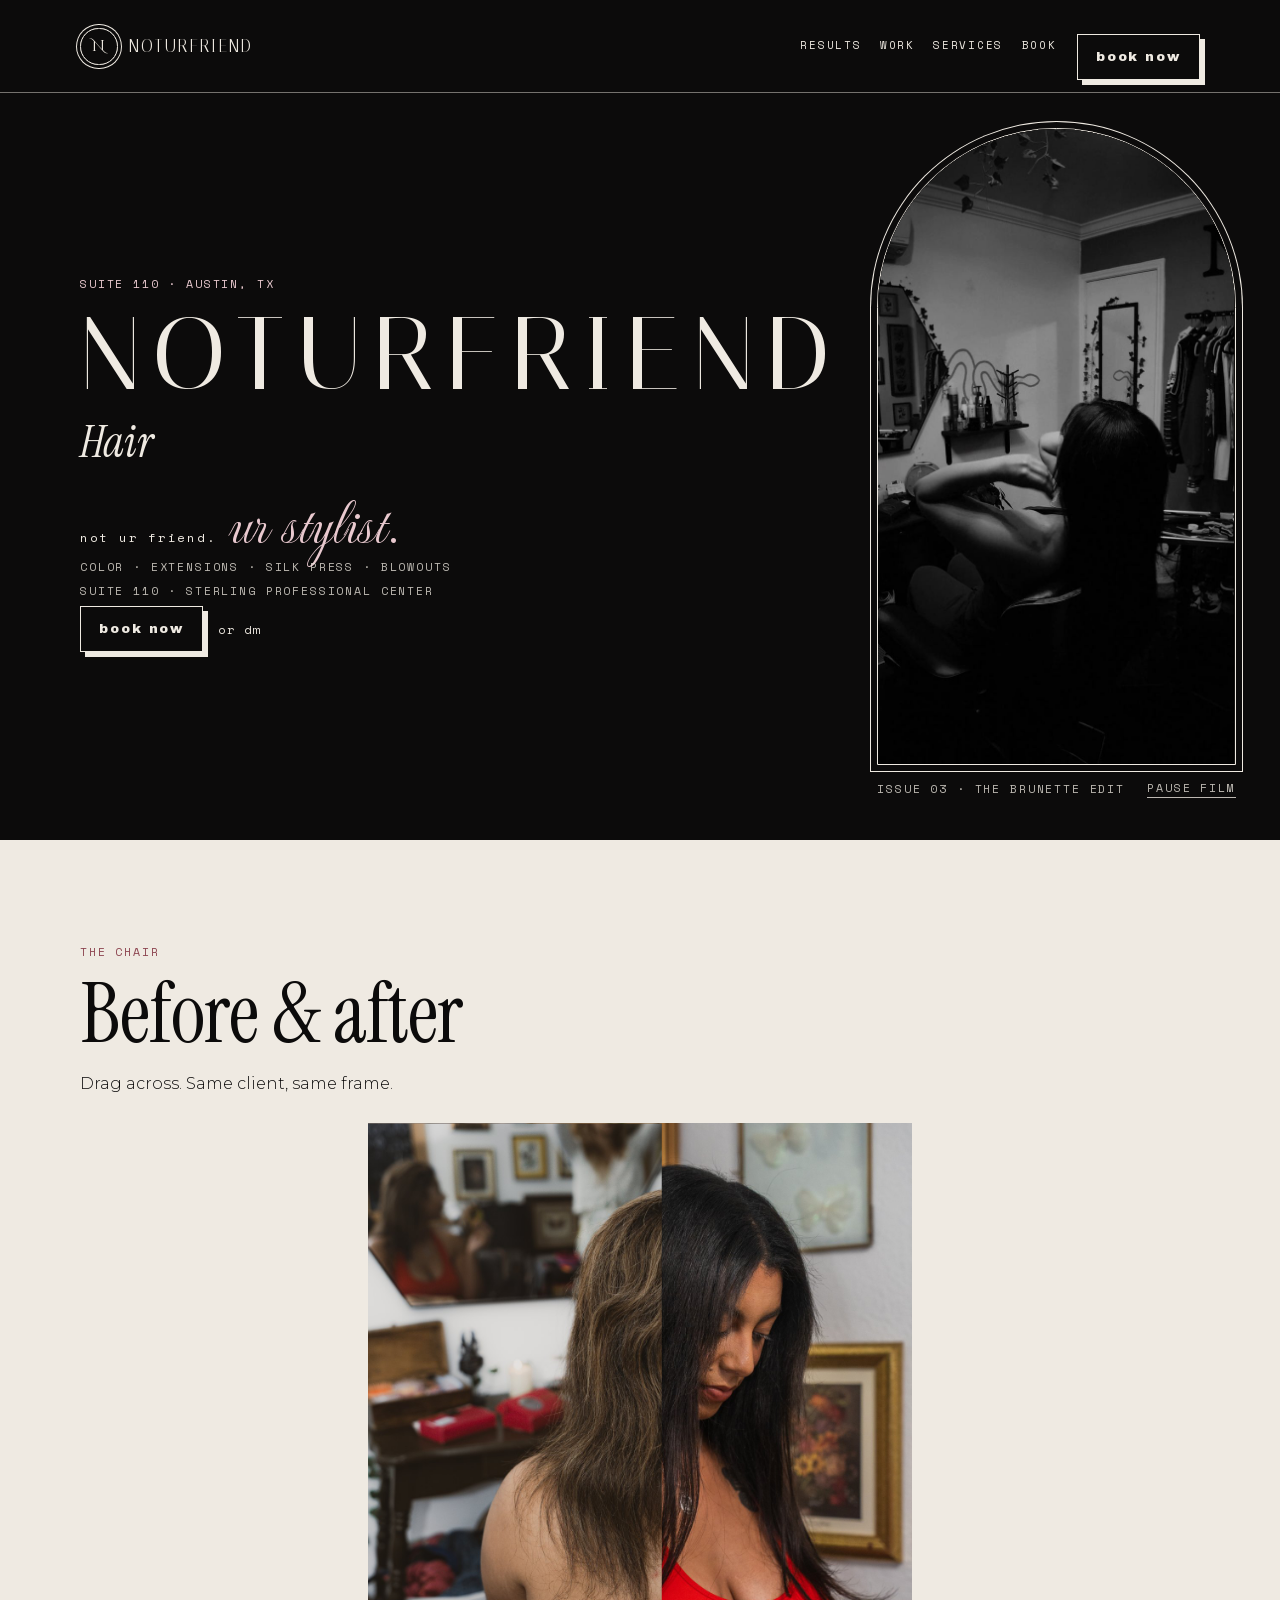
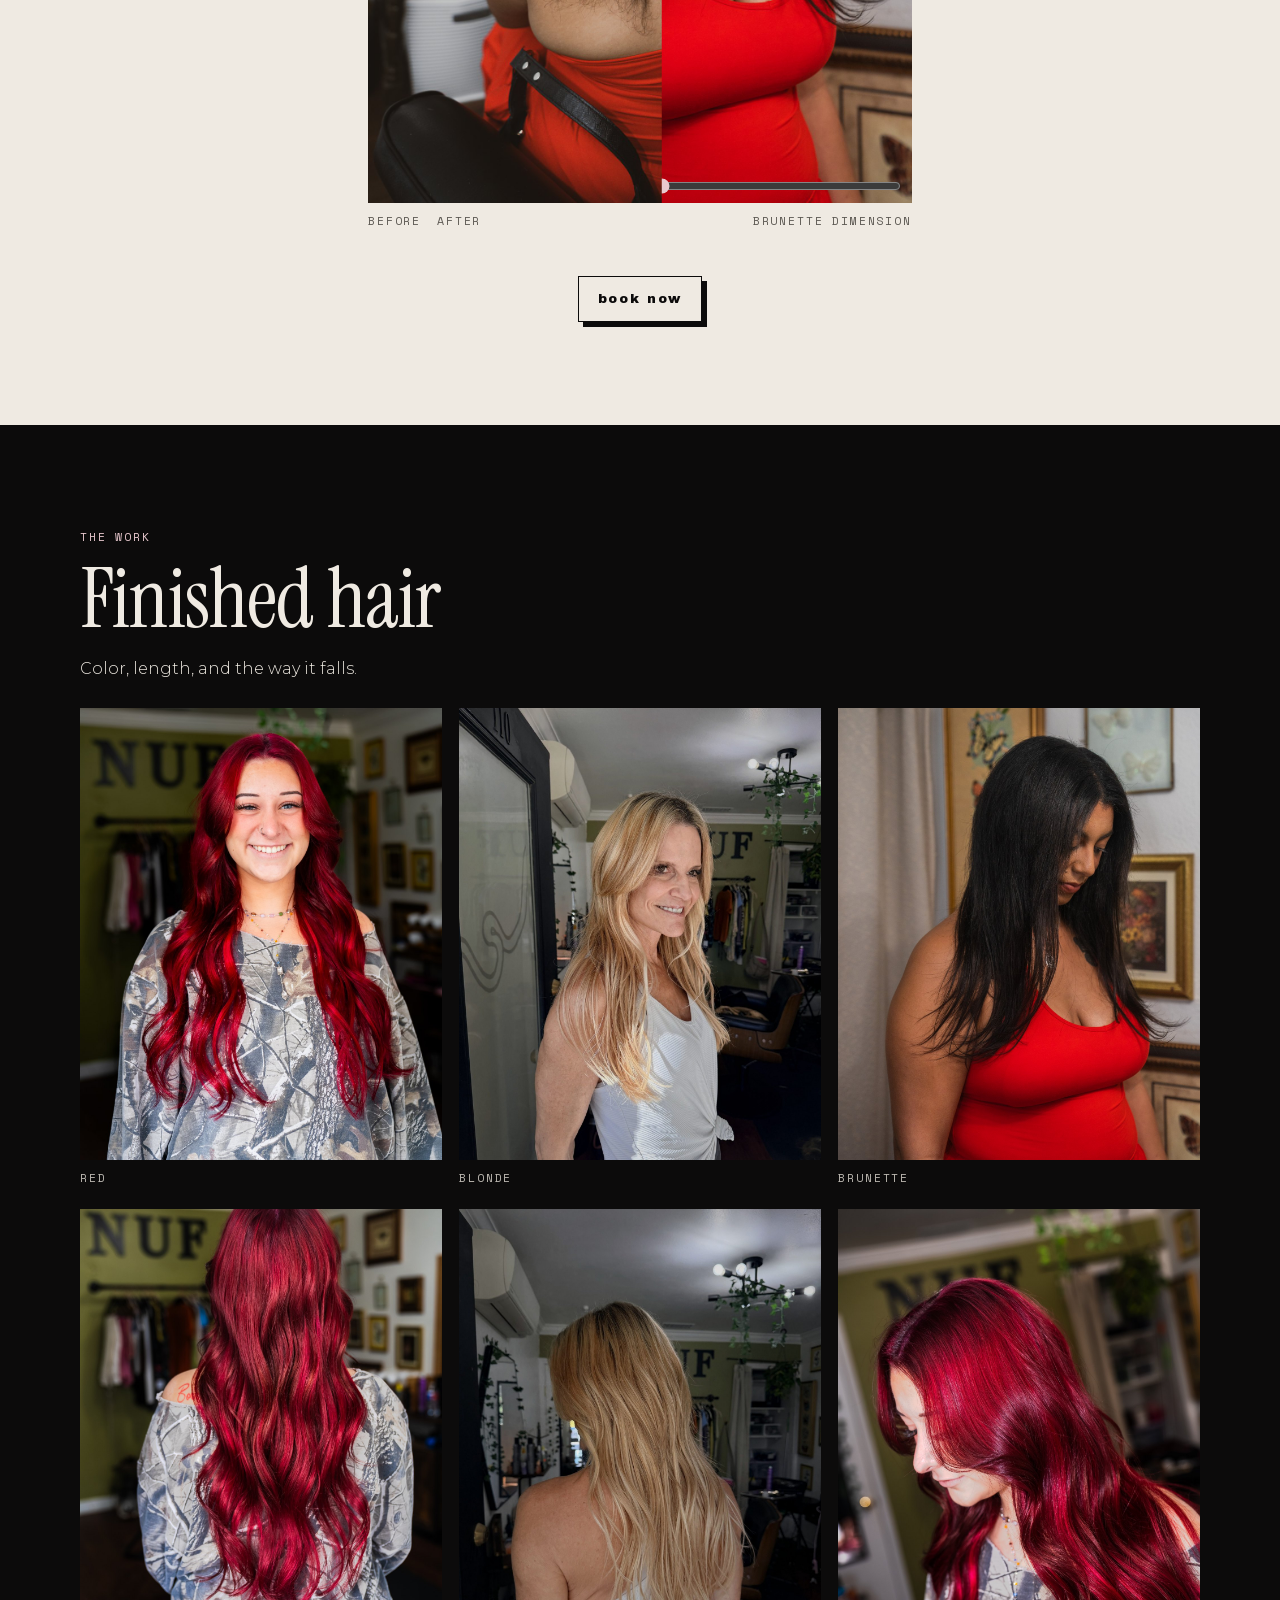
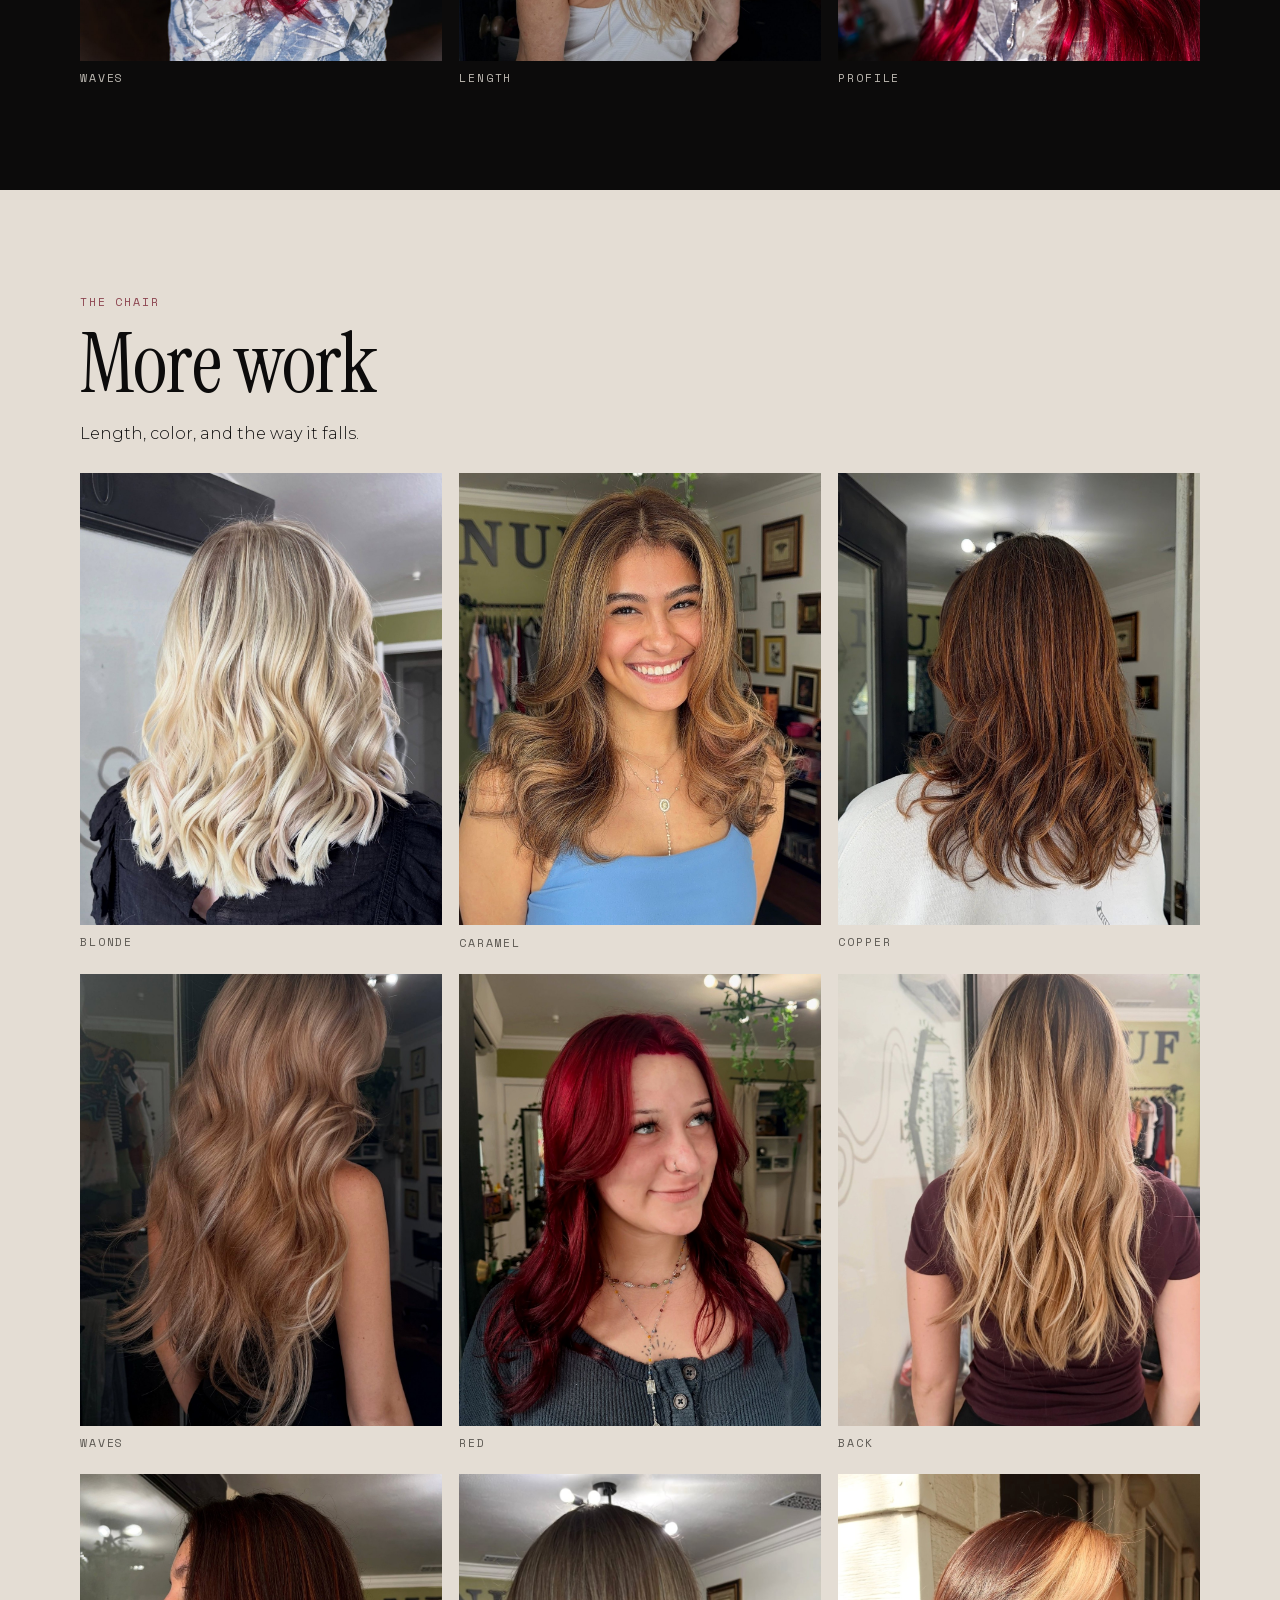
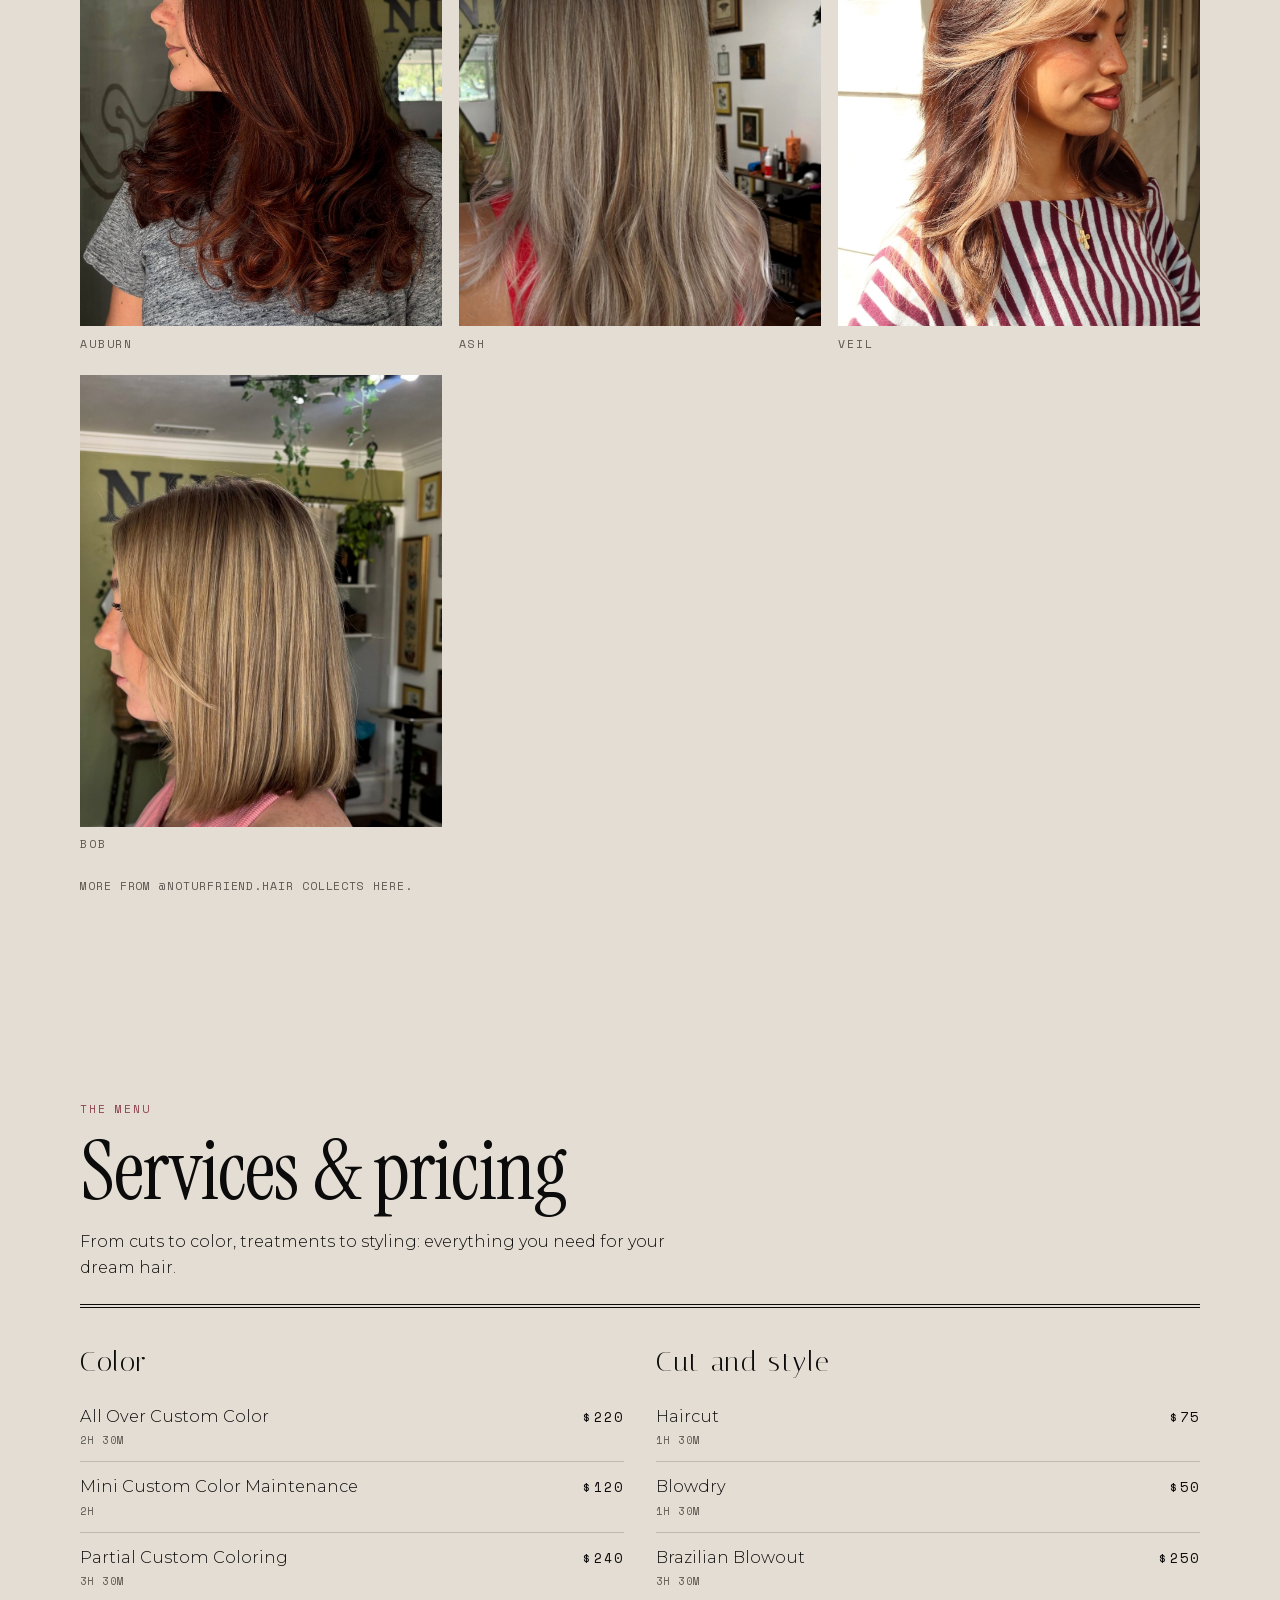
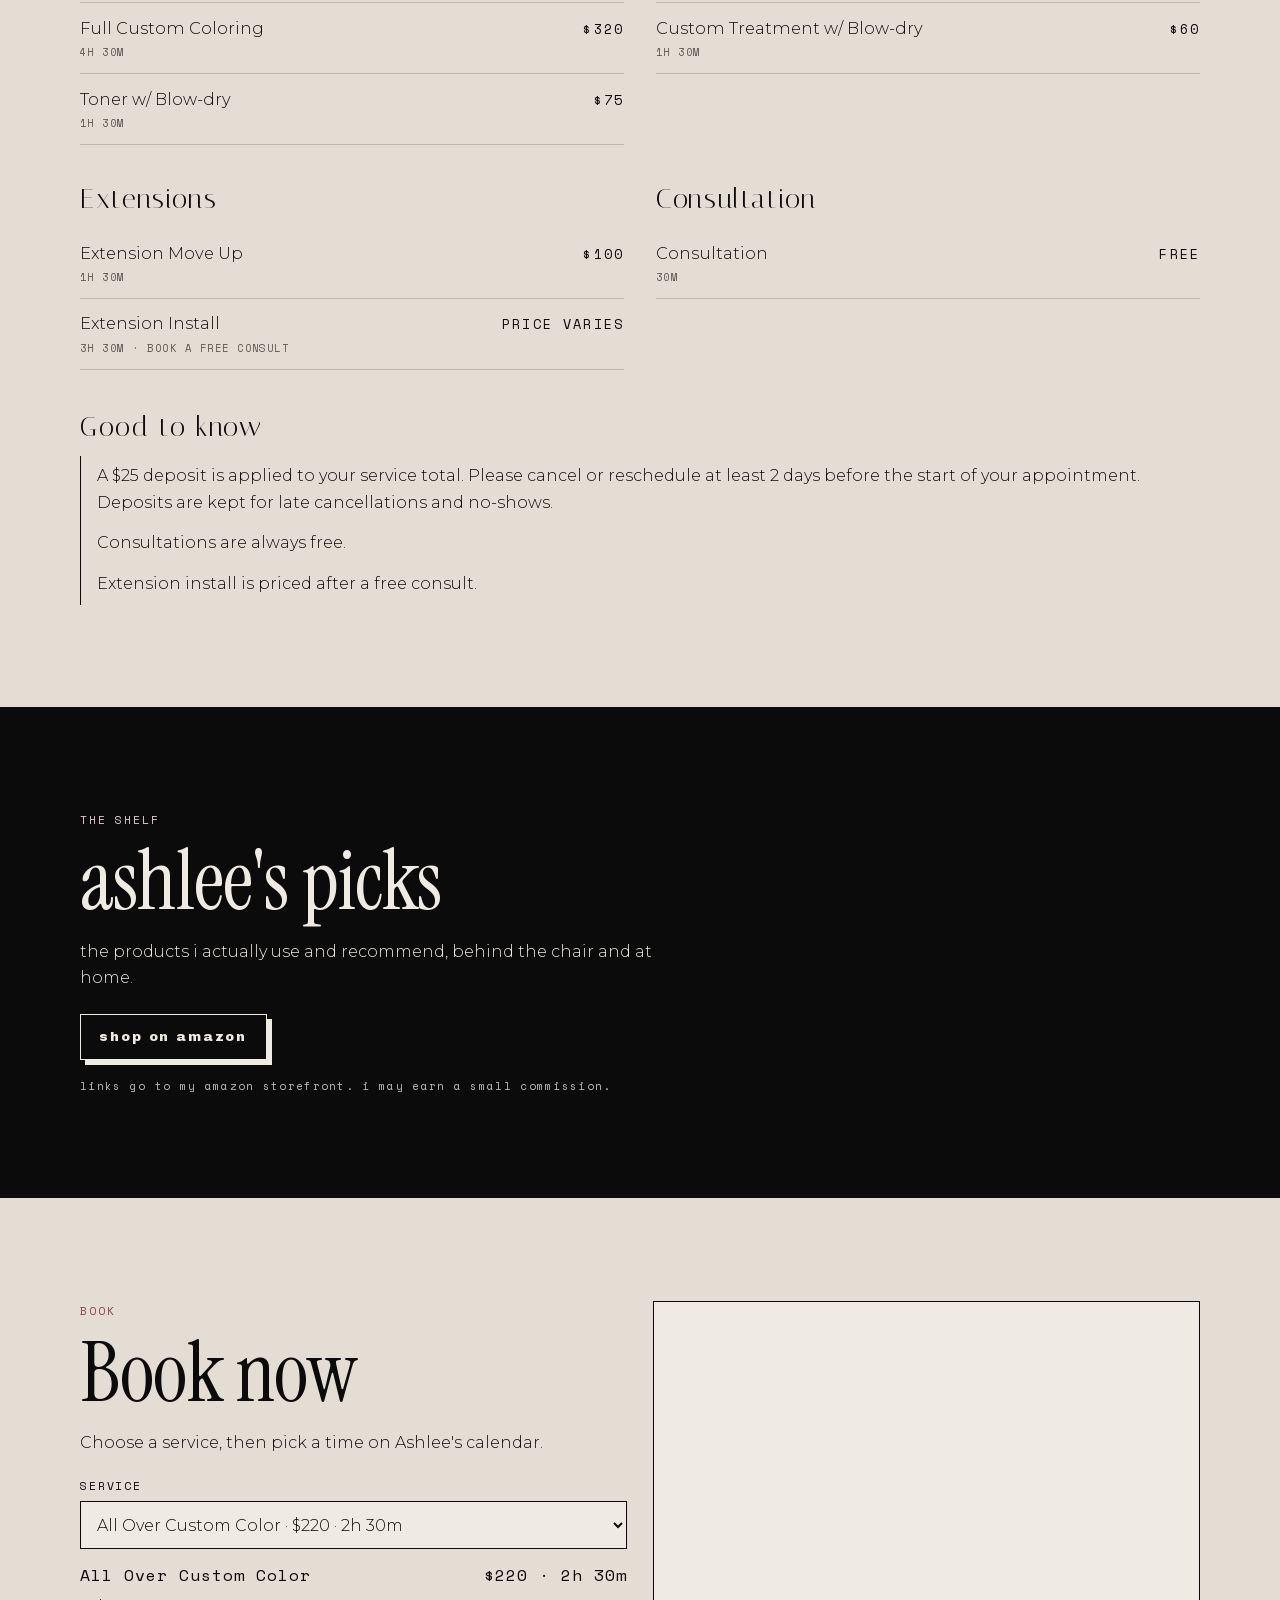
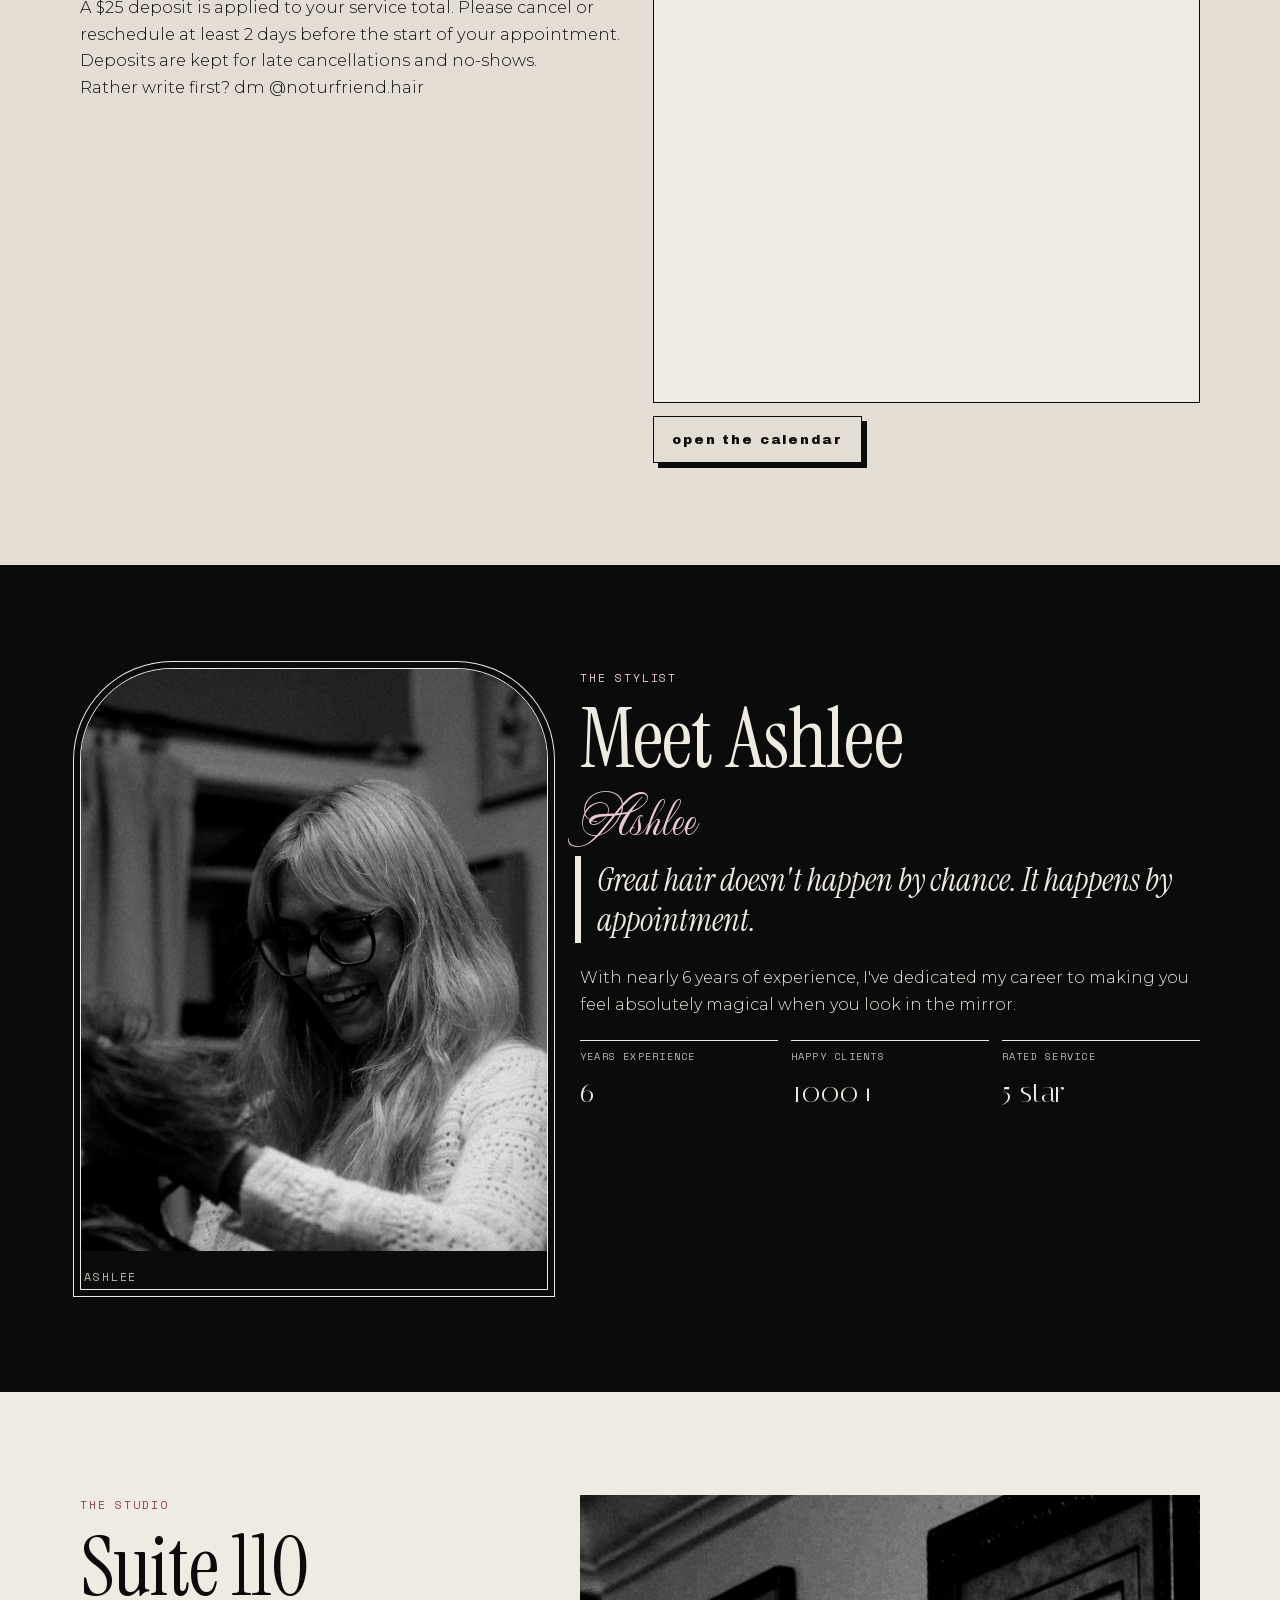
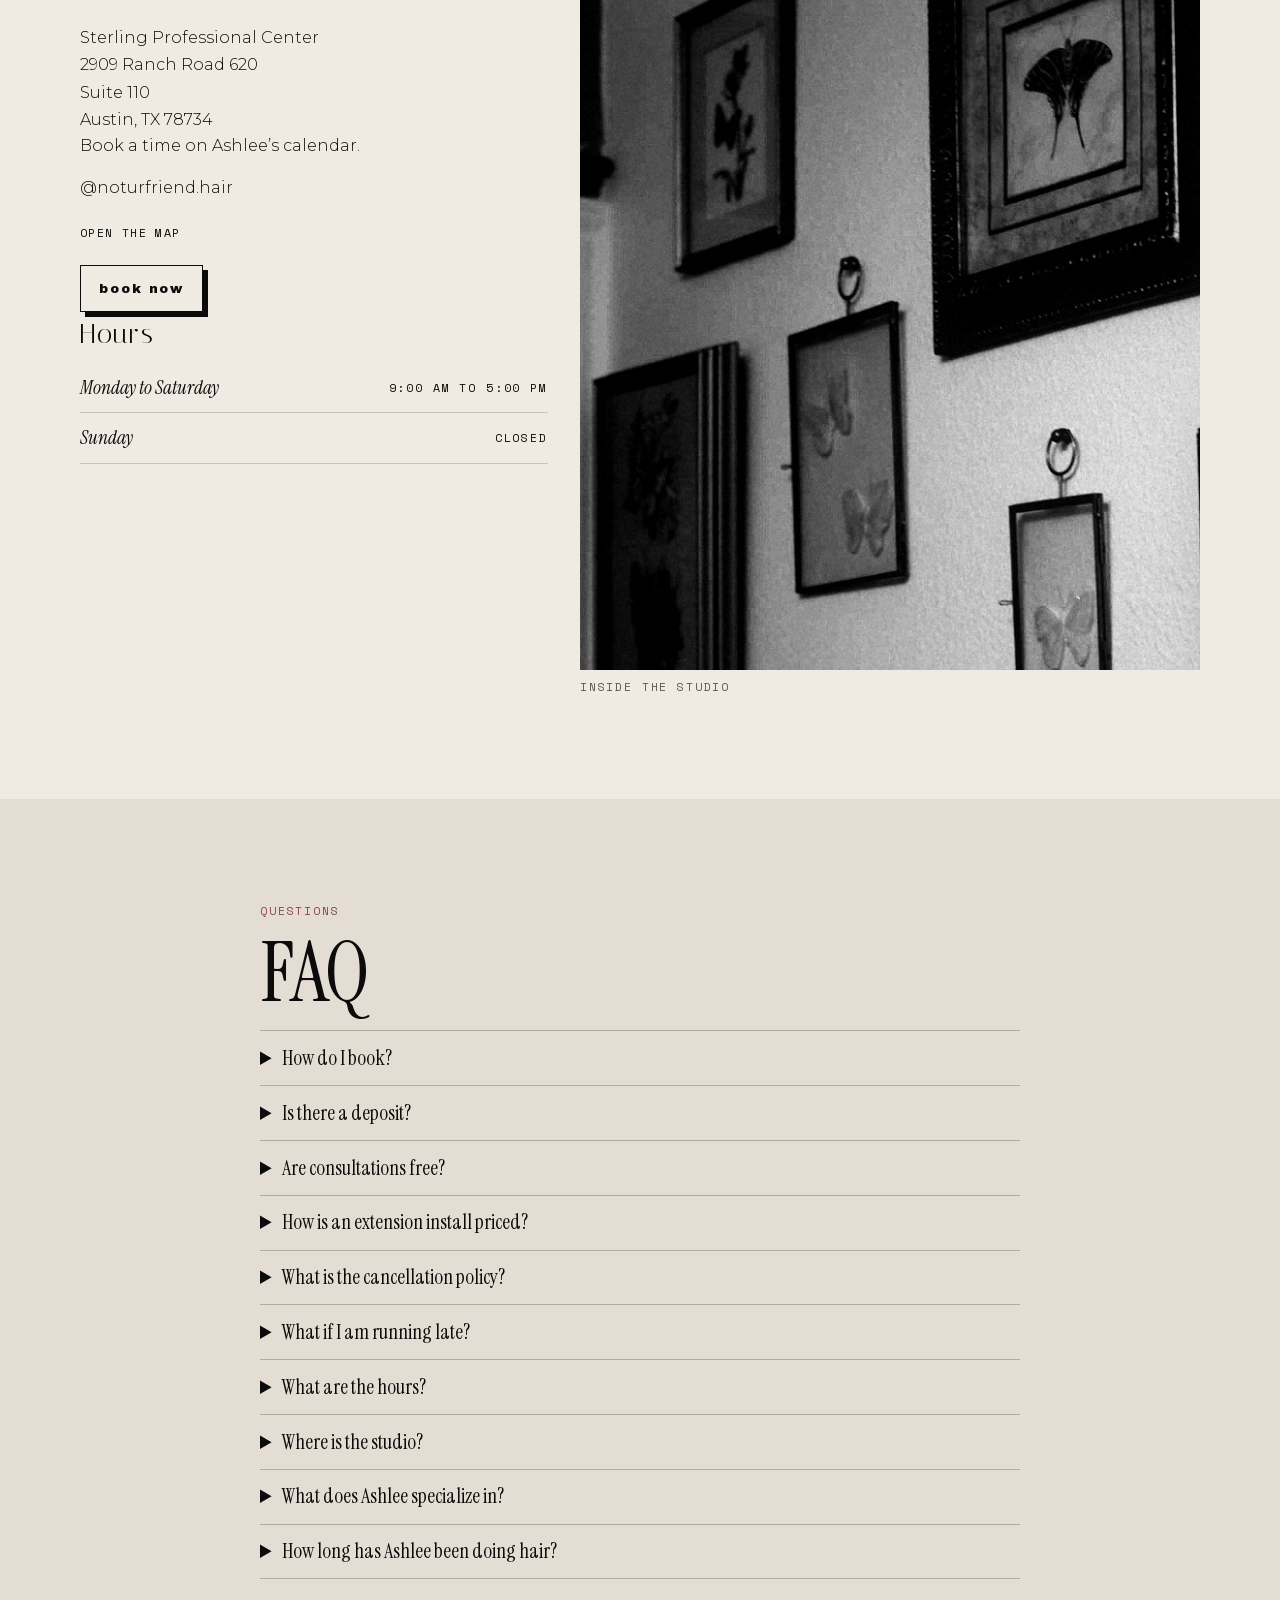
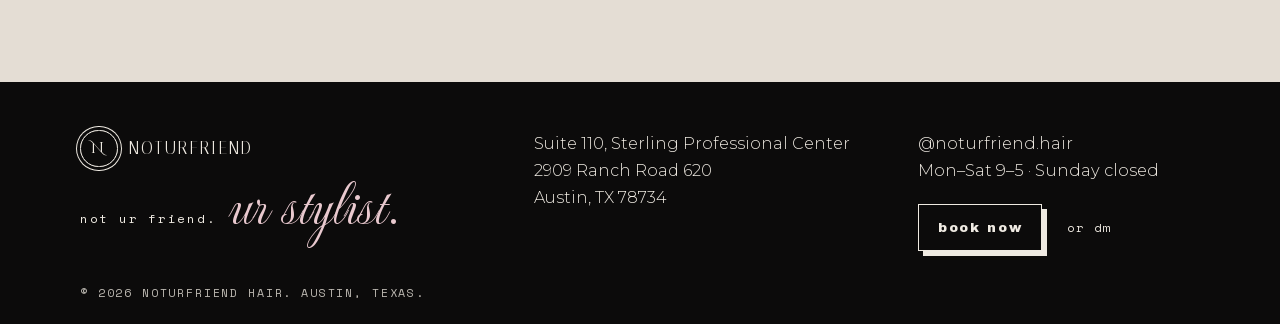
==== index.html @ 14c85fab "Initial site" ====
<!DOCTYPE html><html lang="en" class="FN757G_variable _2oylma_variable QVEm7G_variable GqKrAG_variable CYEXLa_variable R_e8Sa_variable _DCm4q_variable"><head><meta charSet="utf-8"/><meta name="viewport" content="width=device-width, initial-scale=1"/><link rel="preload" href="/_next/static/media/65341aea9fb91af5-s.p.1dqa_6e_ad4sj.woff2" as="font" crossorigin="" type="font/woff2"/><link rel="preload" href="/_next/static/media/ab56636924653a94-s.p.3cik_s2si-ft-.woff2" as="font" crossorigin="" type="font/woff2"/><link rel="preload" href="/_next/static/media/d902bc2bfdd0a4cb-s.p.1g73gv09-xcb6.woff2" as="font" crossorigin="" type="font/woff2"/><link rel="preload" href="/_next/static/media/d9a9e5d51b3cc113-s.p.2ck89hjutyo8l.woff2" as="font" crossorigin="" type="font/woff2"/><link rel="preload" href="/_next/static/media/e63b65bb308a9351-s.p.3j3877k49yy0l.woff2" as="font" crossorigin="" type="font/woff2"/><link rel="preload" href="/img/hero-poster.jpg" as="image" fetchPriority="high"/><link rel="stylesheet" href="/_next/static/chunks/056kejygaexdm.css" data-precedence="next"/><link rel="preload" as="script" fetchPriority="low" href="/_next/static/chunks/0kqziy-7_gy73.js"/><script src="/_next/static/chunks/1vgmu4ugcdqii.js" async=""></script><script src="/_next/static/chunks/092r-mewpaf3q.js" async=""></script><script src="/_next/static/chunks/turbopack-2u1d16houkiyo.js" async=""></script><script src="/_next/static/chunks/3qfy96eoyh-ek.js" async=""></script><script src="/_next/static/chunks/3ltyuw5ebk17y.js" async=""></script><meta name="theme-color" content="#0e0d0c"/><title>NOTURFRIEND Hair | Austin salon by Ashlee</title><meta name="description" content="NOTURFRIEND Hair is Ashlee’s salon in Austin. Color, extensions, cuts, and bridal styling at Suite 110, Sterling Professional Center, 2909 Ranch Road 620. A $25 deposit is applied to your service total. Please cancel or reschedule at least 2 days before the start of your appointment. Deposits are kept for late cancellations and no-shows."/><meta name="application-name" content="NOTURFRIEND Hair"/><link rel="author" href="https://instagram.com/noturfriend.hair"/><meta name="author" content="Ashlee"/><meta name="robots" content="index, follow"/><link rel="canonical" href="https://noturfriend.com"/><meta property="og:title" content="NOTURFRIEND Hair | Austin salon by Ashlee"/><meta property="og:description" content="NOTURFRIEND Hair is Ashlee’s salon in Austin. Color, extensions, cuts, and bridal styling at Suite 110, Sterling Professional Center, 2909 Ranch Road 620. A $25 deposit is applied to your service total. Please cancel or reschedule at least 2 days before the start of your appointment. Deposits are kept for late cancellations and no-shows."/><meta property="og:url" content="https://noturfriend.com"/><meta property="og:site_name" content="NOTURFRIEND Hair"/><meta property="og:locale" content="en_US"/><meta property="og:image" content="https://noturfriend.com/og.jpg"/><meta property="og:image:width" content="1200"/><meta property="og:image:height" content="630"/><meta property="og:image:alt" content="NOTURFRIEND Hair. Suite 110, Sterling Professional Center, Austin."/><meta property="og:type" content="website"/><meta name="twitter:card" content="summary_large_image"/><meta name="twitter:title" content="NOTURFRIEND Hair | Austin salon by Ashlee"/><meta name="twitter:description" content="NOTURFRIEND Hair is Ashlee’s salon in Austin. Color, extensions, cuts, and bridal styling at Suite 110, Sterling Professional Center, 2909 Ranch Road 620. A $25 deposit is applied to your service total. Please cancel or reschedule at least 2 days before the start of your appointment. Deposits are kept for late cancellations and no-shows."/><meta name="twitter:image" content="https://noturfriend.com/og.jpg"/><link rel="icon" href="/icon.svg?icon.nf1119favicon.svg" sizes="any" type="image/svg+xml"/><link rel="apple-touch-icon" href="/apple-icon.png?apple-icon.nf1119appleic.png" sizes="180x180" type="image/png"/><meta name="next-size-adjust" content=""/><link rel="preload" as="image" href="/img/hero-poster.jpg" fetchPriority="high"/><script src="/_next/static/chunks/0cz1d0mv5g_q7.js" noModule=""></script></head><body><div hidden=""><!--$--><!--/$--></div><script type="application/ld+json">{"@context":"https://schema.org","@type":["HairSalon","LocalBusiness"],"name":"NOTURFRIEND Hair","alternateName":["NOTURFRIEND","Not Ur Friend"],"description":"NOTURFRIEND Hair is Ashlee’s salon in Austin. Color, extensions, cuts, and bridal styling at Suite 110, Sterling Professional Center, 2909 Ranch Road 620. A $25 deposit is applied to your service total. Please cancel or reschedule at least 2 days before the start of your appointment. Deposits are kept for late cancellations and no-shows.","url":"https://noturfriend.com","image":"https://noturfriend.com/og.jpg","logo":"https://noturfriend.com/icon.svg","currenciesAccepted":"USD","address":{"@type":"PostalAddress","streetAddress":"2909 Ranch Road 620 N, Suite 110","addressLocality":"Austin","addressRegion":"TX","postalCode":"78734","addressCountry":"US"},"openingHours":"Mo-Sa 09:00-17:00","openingHoursSpecification":[{"@type":"OpeningHoursSpecification","dayOfWeek":["Monday","Tuesday","Wednesday","Thursday","Friday","Saturday"],"opens":"09:00","closes":"17:00"}],"sameAs":["https://instagram.com/noturfriend.hair"],"founder":{"@type":"Person","name":"Ashlee"},"hasOfferCatalog":{"@type":"OfferCatalog","name":"Services and pricing","itemListElement":[{"@type":"Offer","itemOffered":{"@type":"Service","name":"All Over Custom Color","category":"Color"},"price":"220","priceCurrency":"USD"},{"@type":"Offer","itemOffered":{"@type":"Service","name":"Mini Custom Color Maintenance","category":"Color"},"price":"120","priceCurrency":"USD"},{"@type":"Offer","itemOffered":{"@type":"Service","name":"Partial Custom Coloring","category":"Color"},"price":"240","priceCurrency":"USD"},{"@type":"Offer","itemOffered":{"@type":"Service","name":"Full Custom Coloring","category":"Color"},"price":"320","priceCurrency":"USD"},{"@type":"Offer","itemOffered":{"@type":"Service","name":"Toner w/ Blow-dry","category":"Color"},"price":"75","priceCurrency":"USD"},{"@type":"Offer","itemOffered":{"@type":"Service","name":"Haircut","category":"Cut and style"},"price":"75","priceCurrency":"USD"},{"@type":"Offer","itemOffered":{"@type":"Service","name":"Blowdry","category":"Cut and style"},"price":"50","priceCurrency":"USD"},{"@type":"Offer","itemOffered":{"@type":"Service","name":"Brazilian Blowout","category":"Cut and style"},"price":"250","priceCurrency":"USD"},{"@type":"Offer","itemOffered":{"@type":"Service","name":"Custom Treatment w/ Blow-dry","category":"Cut and style"},"price":"60","priceCurrency":"USD"},{"@type":"Offer","itemOffered":{"@type":"Service","name":"Extension Move Up","category":"Extensions"},"price":"100","priceCurrency":"USD"},{"@type":"Offer","itemOffered":{"@type":"Service","name":"Extension Install (book a free consult)","category":"Extensions"},"description":"Price varies"},{"@type":"Offer","itemOffered":{"@type":"Service","name":"Consultation","category":"Consultation"},"price":"0","priceCurrency":"USD"}]}}</script><header class="site-header"><a class="skip" href="#main">Skip to content</a><div class="header-inner"><a class="brand" href="#top"><span class="monogram" aria-hidden="true">N</span><span class="brand-name">NOTURFRIEND</span></a><nav aria-label="Sections"><a href="#results">Results</a><a href="#portfolio">Work</a><a href="#services">Services</a><a href="#booking">Book</a></nav><a class="book header-book" href="#booking">book now</a></div></header><main id="main"><section class="hero-band" id="top"><div class="hero"><div class="hero-copy"><p class="eyebrow">suite 110 · austin, tx</p><h1><span class="hero-word">NOTURFRIEND</span><span class="hero-hair">Hair</span></h1><p class="tagline"><span class="tag-mono">not ur friend.</span><span class="tag-script">ur stylist.</span></p><p class="hero-line">color · extensions · silk press · blowouts</p><p class="hero-place">Suite 110<!-- --> · <!-- -->Sterling Professional Center</p><p class="hero-actions"><a class="book " href="#booking">book now</a><a class="dm-link" href="https://ig.me/m/noturfriend.hair" target="_blank" rel="noopener noreferrer">or dm</a></p></div><div class="hero-frame"><div class="arch"><img class="hero-poster" src="/img/hero-poster.jpg" width="720" height="1280" alt="" fetchPriority="high" decoding="async"/><video class="hero-video" width="1080" height="1920" poster="/img/hero-poster.jpg" muted="" playsInline="" loop="" autoPlay="" preload="none" aria-label="Silent film of the brunette edit. It plays in black and white, then cuts to color."><source src="/video/hero.mp4" type="video/mp4"/></video></div><div class="film-meta"><p>Issue 03 · the brunette edit</p><button type="button" class="film-btn">pause film</button></div></div></div></section><section class="band" id="results"><div class="wrap"><p class="eyebrow">The chair</p><h2 class="display">Before &amp; after</h2><p class="lede">Drag across. Same client, same frame.</p><div class="results-grid"><figure class="compare"><div class="compare-stage" style="aspect-ratio:4 / 5"><img alt="The same client standing after, long dark brunette hair." loading="lazy" decoding="async" data-nimg="fill" style="position:absolute;height:100%;width:100%;left:0;top:0;right:0;bottom:0;object-fit:cover;object-position:center center;color:transparent" src="/img/ba-brunette-after-1600-v2.jpg"/><img alt="" loading="lazy" decoding="async" data-nimg="fill" class="compare-before" style="position:absolute;height:100%;width:100%;left:0;top:0;right:0;bottom:0;object-fit:cover;object-position:center center;color:transparent;clip-path:inset(0 46% 0 0)" src="/img/ba-brunette-before-1600-v2.jpg"/><input class="compare-range" type="range" min="4" max="96" aria-valuetext="54 percent before, 46 percent after" aria-label="Drag to compare before and after, Brunette dimension" value="54"/></div><figcaption class="compare-caption"><span>before</span><span>after</span><span>Brunette dimension</span></figcaption></figure></div><p class="section-cta"><a class="book " href="#booking">book now</a></p></div></section><section class="band band-ink" id="portfolio"><div class="wrap"><p class="eyebrow">The work</p><h2 class="display">Finished hair</h2><p class="lede">Color, length, and the way it falls.</p><div class="work-grid"><figure class="frame"><div class="portfolio-shot"><img alt="Long wavy red hair, the client smiling in the studio." loading="lazy" decoding="async" data-nimg="fill" class="shot is-color" style="position:absolute;left:0;top:0;right:0;bottom:0;object-fit:cover;object-position:center center;color:transparent" src="/img/portfolio-red-smile-1600-v2.jpg"/></div><figcaption>red</figcaption></figure><figure class="frame"><div class="portfolio-shot"><img alt="Long blonde hair, the client smiling." loading="lazy" decoding="async" data-nimg="fill" class="shot is-color" style="position:absolute;left:0;top:0;right:0;bottom:0;object-fit:cover;object-position:center center;color:transparent" src="/img/portfolio-blonde-smile-1600-v2.jpg"/></div><figcaption>blonde</figcaption></figure><figure class="frame"><div class="portfolio-shot"><img alt="Long dark brunette hair, the client standing in a red top." loading="lazy" decoding="async" data-nimg="fill" class="shot is-color" style="position:absolute;left:0;top:0;right:0;bottom:0;object-fit:cover;object-position:center center;color:transparent" src="/img/portfolio-brunette-1600-v2.jpg"/></div><figcaption>brunette</figcaption></figure><figure class="frame"><div class="portfolio-shot"><img alt="Back view of long wavy red hair." loading="lazy" decoding="async" data-nimg="fill" class="shot is-color" style="position:absolute;left:0;top:0;right:0;bottom:0;object-fit:cover;object-position:center center;color:transparent" src="/img/portfolio-red-back-1600-v2.jpg"/></div><figcaption>waves</figcaption></figure><figure class="frame"><div class="portfolio-shot"><img alt="Back view of long blonde hair, turned to show the lengths." loading="lazy" decoding="async" data-nimg="fill" class="shot is-color" style="position:absolute;left:0;top:0;right:0;bottom:0;object-fit:cover;object-position:center center;color:transparent" src="/img/portfolio-blonde-turn-1600-v2.jpg"/></div><figcaption>length</figcaption></figure><figure class="frame"><div class="portfolio-shot"><img alt="Long red hair in profile, the lengths falling past the shoulder." loading="lazy" decoding="async" data-nimg="fill" class="shot is-color" style="position:absolute;left:0;top:0;right:0;bottom:0;object-fit:cover;object-position:center center;color:transparent" src="/img/portfolio-red-profile-1600-v2.jpg"/></div><figcaption>profile</figcaption></figure></div></div></section><section class="band band-paper" id="work"><div class="wrap"><p class="eyebrow">The chair</p><h2 class="display">More work</h2><p class="lede">Length, color, and the way it falls.</p><div class="work-grid"><figure class="frame"><img alt="Back view of a blonde bob, the ends turning under in soft waves." loading="lazy" width="1200" height="1500" decoding="async" data-nimg="1" class="shot is-color" style="color:transparent;object-position:center center;width:100%;height:auto" src="/img/ig-blonde-bob-1600.jpg"/><figcaption>blonde</figcaption></figure><figure class="frame"><img alt="Face-framing caramel blonde hair, the client smiling." loading="lazy" width="1200" height="1500" decoding="async" data-nimg="1" class="shot is-color" style="color:transparent;object-position:center center;width:100%;height:auto" src="/img/ig-caramel-1600.jpg"/><figcaption>caramel</figcaption></figure><figure class="frame"><img alt="Back view of copper hair, cut into a waved bob." loading="lazy" width="1200" height="1500" decoding="async" data-nimg="1" class="shot is-color" style="color:transparent;object-position:center center;width:100%;height:auto" src="/img/ig-copper-1600.jpg"/><figcaption>copper</figcaption></figure><figure class="frame"><img alt="Back view of long blonde hair falling in loose waves." loading="lazy" width="1120" height="1400" decoding="async" data-nimg="1" class="shot is-color" style="color:transparent;object-position:center center;width:100%;height:auto" src="/img/ig-blonde-waves-1600.jpg"/><figcaption>waves</figcaption></figure><figure class="frame"><img alt="Long red hair, the client turned slightly toward the light." loading="lazy" width="1220" height="1525" decoding="async" data-nimg="1" class="shot is-color" style="color:transparent;object-position:center center;width:100%;height:auto" src="/img/ig-red-1600.jpg"/><figcaption>red</figcaption></figure><figure class="frame"><img alt="Back view of long blonde hair with a soft wave through the ends." loading="lazy" width="1220" height="1525" decoding="async" data-nimg="1" class="shot is-color" style="color:transparent;object-position:center center;width:100%;height:auto" src="/img/ig-blonde-back-1600.jpg"/><figcaption>back</figcaption></figure><figure class="frame"><img alt="Auburn hair in profile, the lengths falling in loose curls." loading="lazy" width="1240" height="1550" decoding="async" data-nimg="1" class="shot is-color" style="color:transparent;object-position:center center;width:100%;height:auto" src="/img/ig-auburn-1600.jpg"/><figcaption>auburn</figcaption></figure><figure class="frame"><img alt="Back view of ash-blonde hair, the lengths falling past the shoulders." loading="lazy" width="900" height="1125" decoding="async" data-nimg="1" class="shot is-color" style="color:transparent;object-position:center center;width:100%;height:auto" src="/img/ig-ash-1600.jpg"/><figcaption>ash</figcaption></figure><figure class="frame"><img alt="A blonde money piece framing the face, with warm brown underneath." loading="lazy" width="1180" height="1475" decoding="async" data-nimg="1" class="shot is-color" style="color:transparent;object-position:center center;width:100%;height:auto" src="/img/ig-veil-1600.jpg"/><figcaption>veil</figcaption></figure><figure class="frame"><img alt="A blonde bob in profile, the ends sitting at the jaw." loading="lazy" width="900" height="1125" decoding="async" data-nimg="1" class="shot is-color" style="color:transparent;object-position:center center;width:100%;height:auto" src="/img/ig-bob-1600.jpg"/><figcaption>bob</figcaption></figure></div><p class="work-note">More from<!-- --> <a href="https://instagram.com/noturfriend.hair" target="_blank" rel="noopener noreferrer">@noturfriend.hair</a> <!-- -->collects here.</p></div></section><section class="band band-paper" id="services"><div class="wrap"><p class="eyebrow">The menu</p><h2 class="display">Services &amp; pricing</h2><p class="lede">From cuts to color, treatments to styling: everything you need for your dream hair.</p><div class="rule"></div><div class="menu-grid"><div class="menu-group"><h3>Color</h3><ul><li><span>All Over Custom Color<small>2h 30m</small></span><span class="price">$220</span></li><li><span>Mini Custom Color Maintenance<small>2h</small></span><span class="price">$120</span></li><li><span>Partial Custom Coloring<small>3h 30m</small></span><span class="price">$240</span></li><li><span>Full Custom Coloring<small>4h 30m</small></span><span class="price">$320</span></li><li><span>Toner w/ Blow-dry<small>1h 30m</small></span><span class="price">$75</span></li></ul></div><div class="menu-group"><h3>Cut and style</h3><ul><li><span>Haircut<small>1h 30m</small></span><span class="price">$75</span></li><li><span>Blowdry<small>1h 30m</small></span><span class="price">$50</span></li><li><span>Brazilian Blowout<small>3h 30m</small></span><span class="price">$250</span></li><li><span>Custom Treatment w/ Blow-dry<small>1h 30m</small></span><span class="price">$60</span></li></ul></div><div class="menu-group"><h3>Extensions</h3><ul><li><span>Extension Move Up<small>1h 30m</small></span><span class="price">$100</span></li><li><span>Extension Install<small>3h 30m · book a free consult</small></span><span class="price">Price varies</span></li></ul></div><div class="menu-group"><h3>Consultation</h3><ul><li><span>Consultation<small>30m</small></span><span class="price">Free</span></li></ul></div></div><div class="good"><h3>Good to know</h3><ul><li>A $25 deposit is applied to your service total. Please cancel or reschedule at least 2 days before the start of your appointment. Deposits are kept for late cancellations and no-shows.</li><li>Consultations are always free.</li><li>Extension install is priced after a free consult.</li></ul></div></div></section><section class="band band-ink" id="picks"><div class="wrap"><p class="eyebrow">the shelf</p><h2 class="display">ashlee&#x27;s picks</h2><p class="lede">the products i actually use and recommend, behind the chair and at home.</p><p class="hero-actions picks-actions"><a class="book " href="https://www.amazon.com/shop/noturfriendshair?tag=ashlee05d-20" target="_blank" rel="noopener sponsored">shop on amazon</a></p><p class="picks-note">links go to my amazon storefront. i may earn a small commission.</p></div></section><section class="band band-paper" id="booking"><div class="wrap booking-grid"><div><p class="eyebrow">Book</p><h2 class="display">Book now</h2><p class="lede">Choose a service, then pick a time on Ashlee&#x27;s calendar.</p><label class="booking-label" for="service">Service</label><select id="service" class="booking-select"><option value="All Over Custom Color" selected="">All Over Custom Color<!-- --> · <!-- -->$220<!-- --> · 2h 30m</option><option value="Consultation">Consultation<!-- --> · <!-- -->Free<!-- --> · 30m</option><option value="Mini Custom Color Maintenance">Mini Custom Color Maintenance<!-- --> · <!-- -->$120<!-- --> · 2h</option><option value="Partial Custom Coloring">Partial Custom Coloring<!-- --> · <!-- -->$240<!-- --> · 3h 30m</option><option value="Full Custom Coloring">Full Custom Coloring<!-- --> · <!-- -->$320<!-- --> · 4h 30m</option><option value="Extension Move Up">Extension Move Up<!-- --> · <!-- -->$100<!-- --> · 1h 30m</option><option value="Haircut">Haircut<!-- --> · <!-- -->$75<!-- --> · 1h 30m</option><option value="Extension Install">Extension Install<!-- --> · book a free consult<!-- --> · <!-- -->Price varies<!-- --> · 3h 30m</option><option value="Blowdry">Blowdry<!-- --> · <!-- -->$50<!-- --> · 1h 30m</option><option value="Brazilian Blowout">Brazilian Blowout<!-- --> · <!-- -->$250<!-- --> · 3h 30m</option><option value="Toner w/ Blow-dry">Toner w/ Blow-dry<!-- --> · <!-- -->$75<!-- --> · 1h 30m</option><option value="Custom Treatment w/ Blow-dry">Custom Treatment w/ Blow-dry<!-- --> · <!-- -->$60<!-- --> · 1h 30m</option></select><p class="booking-picked"><span>All Over Custom Color</span><span>$220<!-- --> · 2h 30m</span></p><p class="booking-note">A $25 deposit is applied to your service total. Please cancel or reschedule at least 2 days before the start of your appointment. Deposits are kept for late cancellations and no-shows.</p><p class="booking-secondary">Rather write first?<!-- --> <a href="https://ig.me/m/noturfriend.hair" target="_blank" rel="noopener noreferrer">dm <!-- -->@noturfriend.hair</a></p></div><div class="booking-panel"><iframe class="booking-frame" src="https://app.squareup.com/appointments/buyer/widget/fednbz7nq8cvu0/LN759XRH3K8SH" title="Book an appointment with Ashlee on Square" allow="payment app.squareup.com"></iframe><a class="book booking-fallback" href="https://app.squareup.com/appointments/book/fednbz7nq8cvu0/LN759XRH3K8SH/start" target="_blank" rel="noopener noreferrer">Open the calendar</a></div></div></section><section class="band band-ink" id="about"><div class="wrap about-grid"><figure class="frame about-frame arch-photo"><img alt="Ashlee, hands in a client’s hair, in the studio." loading="lazy" width="1280" height="1600" decoding="async" data-nimg="1" class="shot is-bw" style="color:transparent;object-position:center center;width:100%;height:auto" src="/img/ashlee-portrait-studio-bw-1600.jpg"/><figcaption>Ashlee</figcaption></figure><div><p class="eyebrow">The stylist</p><h2 class="display">Meet Ashlee</h2><p class="signature">Ashlee</p><blockquote><p>Great hair doesn&#x27;t happen by chance. It happens by appointment.</p></blockquote><p class="body">With nearly 6 years of experience, I&#x27;ve dedicated my career to making you feel absolutely magical when you look in the mirror.</p><dl class="stats"><div><dt>Years experience</dt><dd>6</dd></div><div><dt>Happy clients</dt><dd>1000+</dd></div><div><dt>Rated service</dt><dd>5 star</dd></div></dl></div></div></section><section class="band" id="studio"><div class="wrap studio-grid"><div><p class="eyebrow">The studio</p><h2 class="display">Suite 110</h2><address>Sterling Professional Center<br/>2909 Ranch Road 620<br/>Suite 110<br/>Austin<!-- -->, <!-- -->TX<!-- --> <!-- -->78734</address><p class="body">Book a time on Ashlee’s calendar.</p><p class="body"><a href="https://instagram.com/noturfriend.hair" target="_blank" rel="noopener noreferrer">@noturfriend.hair</a></p><p><a class="text-link" href="https://www.google.com/maps/search/?api=1&amp;query=2909+Ranch+Road+620+N+Suite+110+Austin+TX+78734" target="_blank" rel="noopener noreferrer">Open the map</a></p><a class="book " href="#booking">book now</a><div id="hours"><h3>Hours</h3><dl class="hours"><div><dt>Monday to Saturday</dt><dd>9:00 AM to 5:00 PM</dd></div><div><dt>Sunday</dt><dd>Closed</dd></div></dl></div></div><figure class="frame"><img alt="The framed wall inside the studio at Sterling Professional Center." loading="lazy" width="1280" height="1600" decoding="async" data-nimg="1" class="shot is-bw" style="color:transparent;object-position:center center;width:100%;height:auto" src="/img/studio-interior-bw-1600.jpg"/><figcaption>Inside the studio</figcaption></figure></div></section><section class="band band-paper" id="faq"><div class="wrap narrow"><p class="eyebrow">Questions</p><h2 class="display">FAQ</h2><div class="faq-list"><details><summary>How do I book?</summary><p>Choose a service in Book and pick a time on Ashlee&#x27;s calendar. A $25 deposit is applied to your service total. Please cancel or reschedule at least 2 days before the start of your appointment. Deposits are kept for late cancellations and no-shows. You can still DM @noturfriend.hair with the service you want and a photo of your hair goals.</p></details><details><summary>Is there a deposit?</summary><p>A $25 deposit is applied to your service total. Please cancel or reschedule at least 2 days before the start of your appointment. Deposits are kept for late cancellations and no-shows.</p></details><details><summary>Are consultations free?</summary><p>Consultations are always free.</p></details><details><summary>How is an extension install priced?</summary><p>Extension install is priced after a free consult. The appointment runs 3h 30m.</p></details><details><summary>What is the cancellation policy?</summary><p>A $25 deposit is applied to your service total. Please cancel or reschedule at least 2 days before the start of your appointment. Deposits are kept for late cancellations and no-shows.</p></details><details><summary>What if I am running late?</summary><p>There&#x27;s a 15-minute grace period. Arrivals after that may require rescheduling.</p></details><details><summary>What are the hours?</summary><p>Monday to Saturday, 9:00 AM to 5:00 PM. Sunday is closed.</p></details><details><summary>Where is the studio?</summary><p>Suite 110, Sterling Professional Center, 2909 Ranch Road 620, Austin, Texas.</p></details><details><summary>What does Ashlee specialize in?</summary><p>Blonde specialist, curly hair, color correction, balayage and highlights, bridal and events, extensions, natural hair, Asian hair, and allergy-safe color.</p></details><details><summary>How long has Ashlee been doing hair?</summary><p>Nearly 6 years.</p></details></div></div></section></main><footer class="site-footer"><div class="wrap footer-grid"><div><p class="footer-mark"><span class="monogram" aria-hidden="true">N</span>NOTURFRIEND</p><p class="tagline footer-tag"><span class="tag-mono">not ur friend.</span><span class="tag-script">ur stylist.</span></p></div><address>Suite 110<!-- -->, <!-- -->Sterling Professional Center<br/>2909 Ranch Road 620<br/>Austin<!-- -->, <!-- -->TX<!-- --> <!-- -->78734</address><div><p><a href="https://instagram.com/noturfriend.hair" target="_blank" rel="noopener noreferrer">@noturfriend.hair</a></p><p>Mon–Sat 9–5 · Sunday closed</p><a class="book " href="#booking">book now</a><a class="dm-link" href="https://ig.me/m/noturfriend.hair" target="_blank" rel="noopener noreferrer">or dm</a></div></div><p class="colophon">© 2026 NOTURFRIEND Hair. Austin, Texas.</p></footer><div class="book-bar"><a class="book book-bar-link" href="#booking">book now</a><a class="dm-link" href="https://ig.me/m/noturfriend.hair" target="_blank" rel="noopener noreferrer">dm</a></div><!--$--><!--/$--><script id="_R_">(globalThis["TURBOPACK"] || (globalThis["TURBOPACK"] = [])).push({"otherChunks":["static/chunks/0kqziy-7_gy73.js","static/chunks/1vgmu4ugcdqii.js","static/chunks/092r-mewpaf3q.js"],"runtimeModuleIds":[94553]});</script><script src="/_next/static/chunks/0kqziy-7_gy73.js" async=""></script><script>(self.__next_f=self.__next_f||[]).push([0])</script><script>self.__next_f.push([1,"1:\"$Sreact.fragment\"\n7:\"/_next/static/chunks/3qfy96eoyh-ek.js\"\n8:I[68027,[\"$7\"],\"default\",1]\n:HL[\"/_next/static/chunks/056kejygaexdm.css\",\"style\"]\n:HL[\"/_next/static/media/65341aea9fb91af5-s.p.1dqa_6e_ad4sj.woff2\",\"font\",{\"crossOrigin\":\"\",\"type\":\"font/woff2\"}]\n:HL[\"/_next/static/media/ab56636924653a94-s.p.3cik_s2si-ft-.woff2\",\"font\",{\"crossOrigin\":\"\",\"type\":\"font/woff2\"}]\n:HL[\"/_next/static/media/d902bc2bfdd0a4cb-s.p.1g73gv09-xcb6.woff2\",\"font\",{\"crossOrigin\":\"\",\"type\":\"font/woff2\"}]\n:HL[\"/_next/static/media/d9a9e5d51b3cc113-s.p.2ck89hjutyo8l.woff2\",\"font\",{\"crossOrigin\":\"\",\"type\":\"font/woff2\"}]\n:HL[\"/_next/static/media/e63b65bb308a9351-s.p.3j3877k49yy0l.woff2\",\"font\",{\"crossOrigin\":\"\",\"type\":\"font/woff2\"}]\n:HL[\"/img/hero-poster.jpg\",\"image\",{\"fetchPriority\":\"high\"}]\n2:Tb56,{\"@context\":\"https://schema.org\",\"@type\":[\"HairSalon\",\"LocalBusiness\"],\"name\":\"NOTURFRIEND Hair\",\"alternateName\":[\"NOTURFRIEND\",\"Not Ur Friend\"],\"description\":\"NOTURFRIEND Hair is Ashlee’s salon in Austin. Color, extensions, cuts, and bridal styling at Suite 110, Sterling Professional Center, 2909 Ranch Road 620. A $25 deposit is applied to your service total. Please cancel or reschedule at least 2 days before the start of your appointment. Deposits are kept for late cancellations and no-shows.\",\"url\":\"https://noturfriend.com\",\"image\":\"https://noturfriend.com/og.jpg\",\"logo\":\"https://noturfriend.com/icon.svg\",\"currenciesAccepted\":\"USD\",\"address\":{\"@type\":\"PostalAddress\",\"streetAddress\":\"2909 Ranch Road 620 N, Suite 110\",\"addressLocality\":\"Austin\",\"addressRegion\":\"TX\",\"postalCode\":\"78734\",\"addressCountry\":\"US\"},\"openingHours\":\"Mo-Sa 09:00-17:00\",\"openingHoursSpecification\":[{\"@type\":\"OpeningHoursSpecification\",\"dayOfWeek\":[\"Monday\",\"Tuesday\",\"Wednesday\",\"Thursday\",\"Friday\",\"Saturday\"],\"opens\":\"09:00\",\"closes\":\"17:00\"}],\"sameAs\":[\"https://instagram.com/noturfriend.hair\"],\"founder\":{\"@type\":\"Person\",\"name\":\"Ashlee\"},\"hasOfferCatalog\":{\"@type\":\"OfferCatalog\",\"name\":\"Services and pricing\",\"itemListElement\":[{\"@type\":\"Offer\",\"itemOffered\":{\"@type\":\"Service\",\"name\":\"All Over Custom Color\",\"category\":\"Color\"},\"price\":\"220\",\"priceCurrency\":\"USD\"},{\"@type\":\"Offer\",\"itemOffered\":{\"@type\":\"Service\",\"name\":\"Mini Custom Color Maintenance\",\"category\":\"Color\"},\"price\":\"120\",\"priceCurrency\":\"USD\"},{\"@type\":\"Offer\",\"itemOffered\":{\"@type\":\"Service\",\"name\":\"Partial Custom Coloring\",\"category\":\"Color\"},\"price\":\"240\",\"priceCurrency\":\"USD\"},{\"@type\":\"Offer\",\"itemOffered\":{\"@type\":\"Service\",\"name\":\"Full Custom Coloring\",\"category\":\"Color\"},\"price\":\"320\",\"priceCurrency\":\"USD\"},{\"@type\":\"Offer\",\"itemOffered\":{\"@type\":\"Service\",\"name\":\"Toner w/ Blow-dry\",\"category\":\"Color\"},\"price\":\"75\",\"priceCurrency\":\"USD\"},{\"@type\":\"Offer\",\"itemOffered\":{\"@type\":\"Service\",\"name\":\"Haircut\",\"category\":\"Cut and style\"},\"price\":\"75\",\"priceCurrency\":\"USD\"},{\"@type\":\"Offer\",\"itemOffered\":{\"@type\":\"Service\",\"name\":\"Blowdry\",\"category\":\"Cut and style\"},\"price\":\"50\",\"priceCurrency\":\"USD\"},{\"@type\":\"Offer\",\"itemOffered\":{\"@type\":\"Service\",\"name\":\"Brazilian Blowout\",\"category\":\"Cut and style\"},\"price\":\"250\",\"priceCurrency\":\"USD\"},{\"@type\":\"Offer\",\"itemOffered\":{\"@type\":\"Service\",\"name\":\"Custom Treatment w/ Blow-dry\",\"category\":\"Cut and style\"},\"price\":\"60\",\"priceCurrency\":\"USD\"},{\"@type\":\"Offer\",\"itemOffered\":{\"@type\":\"Service\",\"name\":\"Extension Move Up\",\"category\":\"Extensions\"},\"price\":\"100\",\"priceCurrency\":\"USD\"},{\"@type\":\"Offer\",\"itemOffered\":{\"@type\":\"Service\",\"name\":\"Extension Install (book a free consult)\",\"category\":\"Extensions\"},\"description\":\"Price varies\"},{\"@type\":\"Offer\",\"itemOffered\":{\"@type\":\"Service\",\"name\":\"Consultation\",\"category\":\"Consultation\"},\"price\":\"0\",\"priceCurrency\":\"USD\"}]}}4:[[\"children\",{\"s\":\"__PAGE__\",\"h\":512,\"d\":{\"r\":\"$L5\",\"p\":false,\"v\":null}}]]\n0:{\"P\":null,\"c\":[\"\",\"\"],\"q\":\"\",\"i\":false,\"t\":{\"t\":{\"s\":\"\",\"h\":528,\"d\":{\"r\":[\"$\",\"$1\",\"c\",{\"children\":[[[\"$\",\"link\",\"0\",{\"rel\":\"stylesheet\",\"href\":\"/_next/static/chunks/056kejygaexdm.css\",\"precedence\":\"next\",\"crossOrigin\":\"$undefined\",\"nonce\":\"$undefined\"}],[\"$\",\"script\",\"script-0\",{\"src\":\"/_next/static/chunks/3qfy96eoyh-ek.js\",\"async\":true,\"nonce\":\"$undefined\"}]],[\"$\",\"html\",null,{\"lang\":\"en\",\"className\":\"FN757G_variable _2oylma_variable QVEm7G_variable GqKrAG_variable CYEXLa_variable R_e8Sa_variable _DCm4q_variable\",\"children\":[\"$\",\"body\",null,{\"children\":[[\"$\",\"link\",null,{\"rel\":\"preload\",\"as\":\"image\",\"href\":\"/img/hero-poster.jpg\",\"fetchPriority\":\"high\"}],[\"$\",\"script\",null,{\"type\":\"application/ld+json\",\"dangerouslySetInnerHTML\":{\"__html\":\"$2\"}}],\"$L3\"]}]}]]}],\"p\":false,\"v\":null},\"c\":\"$Q4\"},\"h\":{\"r\":\"$L6\",\"p\":false,\"v\":null}},\"m\":\"$undefined\",\"G\":[\"$8\",[\"$L9\"]],\"S\":true,\"r\":\"$undefined\",\"s\":\"$undefined\",\"a\":\"$undefined\",\"l\":\"$undefined\",\"p\":\"$undefined\",\"d\":\"$undefined\",\"b\":\"sYbb-d4yCiUovHS3Cu2oi\"}\na:I[39756,[\"$7\"],\"default\"]\nb:I[37457,[\"$7\"],\"default\"]\nc:\"/_next/static/chunks/3ltyuw5ebk17y.js\"\nd:I[52343,[\"$7\",\"$c\"],\"HeroFilm\"]\ne:I[7968,[\"$7\",\"$c\"],\"BeforeAfter\"]\nf:I[92685,[\"$7\",\"$c\"],\"RevealPhoto\"]\n1d:\"ViewportBoundary\"\n1e:I[97367,[\"$7\"],\"$1d\"]\n20:\"MetadataBoundary\"\n21:I[97367,[\"$7\"],\"$20\"]\n22:\"$Sreact.suspense\"\n3:[\"$\",\"$La\",null,{\"parallelRouterKey\":\"children\",\"error\":\"$undefined\",\"errorStyles\":\"$undefined\",\"errorScripts\":\"$undefined\",\"template\":[\"$\",\"$Lb\",null,{}],\"templateStyles\":\"$undefined\",\"templateScripts\":\"$undefined\",\"notFound\":[[[\"$\",\"title\",null,{\"children\":\"404: This page could not be found.\"}],[\"$\",\"div\",null,{\"style\":{\"fontFamily\":\"system-ui,\\\"Segoe UI\\\",Roboto,Helvetica,Arial,sans-serif,\\\"Apple Color Emoji\\\",\\\"Segoe UI Emoji\\\"\",\"height\":\"100vh\",\"textAlign\":\"center\",\"display\":\"flex\",\"flexDirection\":\"column\",\"alignItems\":\"center\",\"justifyContent\":\"center\"},\"children\":[\"$\",\"div\",null,{\"children\":[[\"$\",\"style\",null,{\"dangerouslySetInnerHTML\":{\"__html\":\"body{color:#000;background:#fff;margin:0}.next-error-h1{border-right:1px solid rgba(0,0,0,.3)}@media (prefers-color-scheme:dark){body{color:#fff;background:#000}.next-error-h1{border-right:1px solid rgba(255,255,255,.3)}}\"}}],[\"$\",\"h1\",null,{\"className\":\"next-error-h1\",\"style\":{\"display\":\"inline-block\",\"margin\":\"0 20px 0 0\",\"padding\":\"0 23px 0 0\",\"fontSize\":24,\"fontWeight\":500,\"verticalAlign\":\"top\",\"lineHeight\":\"49px\"},\"children\":404}],[\"$\",\"div\",null,{\"style\":{\"display\":\"inline-block\"},\"children\":[\"$\",\"h2\",null,{\"style\":{\"fontSize\":14,\"fontWeight\":400,\"lineHeight\":\"49px\",\"margin\":0},\"children\":\"This page could not be found.\"}]}]]}]}]],[]],\"forbidden\":\"$undefined\",\"unauthorized\":\"$undefined\"}]\n5:[\"$\",\"$1\",\"c\",{\"children\":[[[\"$\",\"header\",null,{\"className\":\"site-header\",\"children\":[[\"$\",\"a\",null,{\"className\":\"skip\",\"href\":\"#main\",\"children\":\"Skip to content\"}],[\"$\",\"div\",null,{\"className\":\"header-inner\",\"children\":[[\"$\",\"a\",null,{\"className\":\"brand\",\"href\":\"#top\",\"children\":[[\"$\",\"span\",null,{\"className\":\"monogram\",\"aria-hidden\":\"true\",\"children\":\"N\"}],[\"$\",\"span\",null,{\"className\":\"brand-name\",\"children\":\"NOTURFRIEND\"}]]}],[\"$\",\"nav\",null,{\"aria-label\":\"Sections\",\"children\":[[\"$\",\"a\",\"#results\",{\"href\":\"#results\",\"children\":\"Results\"}],[\"$\",\"a\",\"#portfolio\",{\"href\":\"#portfolio\",\"children\":\"Work\"}],[\"$\",\"a\",\"#services\",{\"href\":\"#services\",\"children\":\"Services\"}],[\"$\",\"a\",\"#booking\",{\"href\":\"#booking\",\"children\":\"Book\"}]]}],[\"$\",\"a\",null,{\"className\":\"book header-book\",\"href\":\"#booking\",\"children\":\"book now\"}]]}]]}],[\"$\",\"main\",null,{\"id\":\"main\",\"children\":[[\"$\",\"section\",null,{\"className\":\"hero-band\",\"id\":\"top\",\"children\":[\"$\",\"div\",null,{\"className\":\"hero\",\"children\":[[\"$\",\"div\",null,{\"className\":\"hero-copy\",\"children\":[[\"$\",\"p\",null,{\"className\":\"eyebrow\",\"children\":\"suite 110 · austin, tx\"}],[\"$\",\"h1\",null,{\"children\":[[\"$\",\"span\",null,{\"className\":\"hero-word\",\"children\":\"NOTURFRIEND\"}],[\"$\",\"span\",null,{\"className\":\"hero-hair\",\"children\":\"Hair\"}]]}],[\"$\",\"p\",null,{\"className\":\"tagline\",\"children\":[[\"$\",\"span\",null,{\"className\":\"tag-mono\",\"children\":\"not ur friend.\"}],[\"$\",\"span\",null,{\"className\":\"tag-script\",\"children\":\"ur stylist.\"}]]}],[\"$\",\"p\",null,{\"className\":\"hero-line\",\"children\":\"color · extensions · silk press · blowouts\"}],[\"$\",\"p\",null,{\"className\":\"hero-place\",\"children\":[\"Suite 110\",\" · \",\"Sterling Professional Center\"]}],[\"$\",\"p\",null,{\"className\":\"hero-actions\",\"children\":[[\"$\",\"a\",null,{\"className\":\"book \",\"href\":\"#booking\",\"children\":\"book now\"}],[\"$\",\"a\",null,{\"className\":\"dm-link\",\"href\":\"https://ig.me/m/noturfriend.hair\",\"target\":\"_blank\",\"rel\":\"noopener noreferrer\",\"children\":\"or dm\"}]]}]]}],[\"$\",\"$Ld\",null,{}]]}]}],[\"$\",\"section\",null,{\"className\":\"band\",\"id\":\"results\",\"children\":[\"$\",\"div\",null,{\"className\":\"wrap\",\"children\":[[\"$\",\"p\",null,{\"className\":\"eyebrow\",\"children\":\"The chair\"}],[\"$\",\"h2\",null,{\"className\":\"display\",\"children\":\"Before \u0026 after\"}],[\"$\",\"p\",null,{\"className\":\"lede\",\"children\":\"Drag across. Same client, same frame.\"}],[\"$\",\"div\",null,{\"className\":\"results-grid\",\"children\":[[\"$\",\"$Le\",\"brunette\",{\"pair\":{\"id\":\"brunette\",\"label\":\"Brunette dimension\",\"before\":{\"file\":\"ba-brunette-before-1600-v2.jpg\",\"width\":1280,\"height\":1600,\"alt\":\"Seated back view before the brunette appointment, brassy highlighted waves.\"},\"after\":{\"file\":\"ba-brunette-after-1600-v2.jpg\",\"width\":1280,\"height\":1600,\"alt\":\"The same client standing after, long dark brunette hair.\"}}}]]}],[\"$\",\"p\",null,{\"className\":\"section-cta\",\"children\":[\"$\",\"a\",null,{\"className\":\"book \",\"href\":\"#booking\",\"children\":\"book now\"}]}]]}]}],[\"$\",\"section\",null,{\"className\":\"band band-ink\",\"id\":\"portfolio\",\"children\":[\"$\",\"div\",null,{\"className\":\"wrap\",\"children\":[[\"$\",\"p\",null,{\"className\":\"eyebrow\",\"children\":\"The work\"}],[\"$\",\"h2\",null,{\"className\":\"display\",\"children\":\"Finished hair\"}],[\"$\",\"p\",null,{\"className\":\"lede\",\"children\":\"Color, length, and the way it falls.\"}],[\"$\",\"div\",null,{\"className\":\"work-grid\",\"children\":[[\"$\",\"figure\",\"portfolio-red-smile-1600-v2.jpg\",{\"className\":\"frame\",\"children\":[[\"$\",\"div\",null,{\"className\":\"portfolio-shot\",\"children\":[\"$\",\"$Lf\",null,{\"file\":\"portfolio-red-smile-1600-v2.jpg\",\"width\":1280,\"height\":1600,\"alt\":\"Long wavy red hair, the client smiling in the studio.\",\"position\":\"center center\",\"sizes\":\"(min-width: 900px) 30vw, 50vw\",\"crop\":true,\"keepColor\":true}]}],[\"$\",\"figcaption\",null,{\"children\":\"red\"}]]}],[\"$\",\"figure\",\"portfolio-blonde-smile-1600-v2.jpg\",{\"className\":\"frame\",\"children\":[[\"$\",\"div\",null,{\"className\":\"portfolio-shot\",\"children\":[\"$\",\"$Lf\",null,{\"file\":\"portfolio-blonde-smile-1600-v2.jpg\",\"width\":1280,\"height\":1600,\"alt\":\"Long blonde hair, the client smiling.\",\"position\":\"center center\",\"sizes\":\"(min-width: 900px) 30vw, 50vw\",\"crop\":true,\"keepColor\":true}]}],[\"$\",\"figcaption\",null,{\"children\":\"blonde\"}]]}],[\"$\",\"figure\",\"portfolio-brunette-1600-v2.jpg\",{\"className\":\"frame\",\"children\":[[\"$\",\"div\",null,{\"className\":\"portfolio-shot\",\"children\":[\"$\",\"$Lf\",null,{\"file\":\"portfolio-brunette-1600-v2.jpg\",\"width\":1280,\"height\":1600,\"alt\":\"Long dark brunette hair, the client standing in a red top.\",\"position\":\"center center\",\"sizes\":\"(min-width: 900px) 30vw, 50vw\",\"crop\":true,\"keepColor\":true}]}],[\"$\",\"figcaption\",null,{\"children\":\"brunette\"}]]}],[\"$\",\"figure\",\"portfolio-red-back-1600-v2.jpg\",{\"className\":\"frame\",\"children\":[[\"$\",\"div\",null,{\"className\":\"portfolio-shot\",\"children\":[\"$\",\"$Lf\",null,{\"file\":\"portfolio-red-back-1600-v2.jpg\",\"width\":1280,\"height\":1600,\"alt\":\"Back view of long wavy red hair.\",\"position\":\"center center\",\"sizes\":\"(min-width: 900px) 30vw, 50vw\",\"crop\":true,\"keepColor\":true}]}],\"$L10\"]}],\"$L11\",\"$L12\"]}]]}]}],\"$L13\",\"$L14\",\"$L50\",\"$L15\",\"$L16\",\"$L17\",\"$L18\"]}],\"$L19\",\"$L1a\"],[\"$L1b\"],\"$L1c\"]}]\n6:[\"$\",\"$1\",\"h\",{\"children\":[null,[\"$\",\"$L1e\",null,{\"children\":\"$L1f\"}],[\"$\",\"$L21\",null,{\"children\":[[\"$\",\"div\",null,{\"hidden\":true,\"children\":[\"$\",\"$22\",null,{\"name\":\"Next.Metadata\",\"children\":\"$L23\"}]}],null]}],[\"$\",\"meta\",null,{\"name\":\"next-size-adjust\",\"content\":\"\"}]]}]\n9:[\"$\",\"link\",\"0\",{\"rel\":\"stylesheet\",\"href\":\"/_next/static/chunks/056kejygaexdm.css\",\"precedence\":\"next\",\"crossOrigin\":\"$undefined\",\"nonce\":\"$undefined\"}]\n24:I[85386,[\"$7\",\"$c\"],\"InstagramWork\"]\n25:I[49972,[\"$7\",\"$c\"],\"Booking\"]\n26:I[96107,[\"$7\",\"$c\"],\"BookBar\"]\n27:I[97367,[\"$7\"],\"OutletBoundary\"]\n10:[\"$\",\"figcaption\",null,{\"children\":\"waves\"}]\n11:[\"$\",\"figure\",\"portfolio-blonde-turn-1600-v2.jpg\",{\"className\":\"frame\",\"children\":[[\"$\",\"div\",null,{\"className\":\"portfolio-shot\",\"children\":[\"$\",\"$Lf\",null,{\"file\":\"portfolio-blonde-turn-1600-v2.jpg\",\"width\":1280,\"height\":1600,\"alt\":\"Back view of long blonde hair, turned to show the lengths.\",\"position\":\"center center\",\"sizes\":\"(min-width: 900px) 30vw, 50vw\",\"crop\":true,\"keepColor\":true}]}],[\"$\",\"figcaption\",null,{\"children\":\"length\"}]]}]\n12:[\"$\",\"figure\",\"portfolio-red-profile-1600-v2.jpg\",{\"className\":\"frame\",\"children\":[[\"$\",\"div\",null,{\"className\":\"portfolio-shot\",\"children\":[\"$\",\"$Lf\",null,{\"file\":\"portfolio-red-profile-1600-v2.jpg\",\"width\":1280,\"height\":1600,\"alt\":\"Long red hair in profile, the lengths falling past the shoulder.\",\"position\":\"center center\",\"sizes\":\"(min-width: 900px) 30vw, 50vw\",\"crop\":true,\"keepColor\":true}]}],[\"$\",\"figcaption\",null,{\"children\":\"profile\"}]]}]\n13:[\"$\",\"section\",null,{\"className\":\"band band-paper\",\"id\":\"work\",\"children\":[\"$\",\"div\",null,{\"className\":\"wrap\",\"children\":[[\"$\",\"p\",null,{\"className\":\"eyebrow\",\"children\":\"The chair\"}],[\"$\",\"h2\",null,{\"className\":\"display\",\"children\":\"More work\"}],[\"$\",\"p\",null,{\"className\":\"lede\",\"children\":\"Length, color, and the way it falls.\"}],[\"$\",\"$L24\",null,{\"feedUrl\":\"https://feeds.behold.so/F52m5eG3rhpbvDn85m0u\",\"children\":[[\"$\",\"div\",null,{\"className\":\"work-grid\",\"children\":[[\"$\",\"figure\",\"ig-blonde-bob\",{\"className\":\"frame\",\"children\":[[\"$\",\"$Lf\",null,{\"file\":\"ig-blonde-bob\",\"width\":1200,\"height\":1500,\"alt\":\"Back view of a blonde bob, the ends turning under in soft waves.\",\"position\":\"center center\",\"sizes\":\"(min-width: 900px) 30vw, 50vw\",\"keepColor\":true}],[\"$\",\"figcaption\",null,{\"children\":\"blonde\"}]]}],[\"$\",\"figure\",\"ig-caramel\",{\"className\":\"frame\",\"children\":[[\"$\",\"$Lf\",null,{\"file\":\"ig-caramel\",\"width\":1200,\"height\":1500,\"alt\":\"Face-framing caramel blonde hair, the client smiling.\",\"position\":\"center center\",\"sizes\":\"(min-width: 900px) 30vw, 50vw\",\"keepColor\":true}],[\"$\",\"figcaption\",null,{\"children\":\"caramel\"}]]}],[\"$\",\"figure\",\"ig-copper\",{\"className\":\"frame\",\"children\":[[\"$\",\"$Lf\",null,{\"file\":\"ig-copper\",\"width\":1200,\"height\":1500,\"alt\":\"Back view of copper hair, cut into a waved bob.\",\"position\":\"center center\",\"sizes\":\"(min-width: 900px) 30vw, 50vw\",\"keepColor\":true}],[\"$\",\"figcaption\",null,{\"children\":\"copper\"}]]}],[\"$\",\"figure\",\"ig-blonde-waves\",{\"className\":\"frame\",\"children\":[[\"$\",\"$Lf\",null,{\"file\":\"ig-blonde-waves\",\"width\":1120,\"height\":1400,\"alt\":\"Back view of long blonde hair falling in loose waves.\",\"position\":\"center center\",\"sizes\":\"(min-width: 900px) 30vw, 50vw\",\"keepColor\":true}],[\"$\",\"figcaption\",null,{\"children\":\"waves\"}]]}],[\"$\",\"figure\",\"ig-red\",{\"className\":\"frame\",\"children\":[[\"$\",\"$Lf\",null,{\"file\":\"ig-red\",\"width\":1220,\"height\":1525,\"alt\":\"Long red hair, the client turned slightly toward the light.\",\"position\":\"center center\",\"sizes\":\"(min-width: 900px) 30vw, 50vw\",\"keepColor\":true}],[\"$\",\"figcaption\",null,{\"children\":\"red\"}]]}],[\"$\",\"figure\",\"ig-blonde-back\",{\"className\":\"frame\",\"children\":[[\"$\",\"$Lf\",null,{\"file\":\"ig-blonde-back\",\"width\":1220,\"height\":1525,\"alt\":\"Back view of long blonde hair with a soft wave through the ends.\",\"position\":\"center center\",\"sizes\":\"(min-width: 900px) 30vw, 50vw\",\"keepColor\":true}],[\"$\",\"figcaption\",null,{\"children\":\"back\"}]]}],[\"$\",\"figure\",\"ig-auburn\",{\"className\":\"frame\",\"children\":[[\"$\",\"$Lf\",null,{\"file\":\"ig-auburn\",\"width\":1240,\"height\":1550,\"alt\":\"Auburn hair in profile, the lengths falling in loose curls.\",\"position\":\"center center\",\"sizes\":\"(min-width: 900px) 30vw, 50vw\",\"keepColor\":true}],[\"$\",\"figcaption\",null,{\"children\":\"auburn\"}]]}],[\"$\",\"figure\",\"ig-ash\",{\"className\":\"frame\",\"children\":[[\"$\",\"$Lf\",null,{\"file\":\"ig-ash\",\"width\":900,\"height\":1125,\"alt\":\"Back view of ash-blonde hair, the lengths falling past the shoulders.\",\"position\":\"center center\",\"sizes\":\"(min-width: 900px) 30vw, 50vw\",\"keepColor\":true}],[\"$\",\"figcaption\",null,{\"children\":\"ash\"}]]}],[\"$\",\"figure\",\"ig-veil\",{\"className\":\"frame\",\"children\":[[\"$\",\"$Lf\",null,{\"file\":\"ig-veil\",\"width\":1180,\"height\":1475,\"alt\":\"A blonde money piece framing the face, with warm brown underneath.\",\"position\":\"center center\",\"sizes\":\"(min-width: 900px) 30vw, 50vw\",\"keepColor\":true}],[\"$\",\"figcaption\",null,{\"children\":\"veil\"}]]}],[\"$\",\"figure\",\"ig-bob\",{\"className\":\"frame\",\"children\":[[\"$\",\"$Lf\",null,{\"file\":\"ig-bob\",\"width\":900,\"height\":1125,\"alt\":\"A blonde bob in profile, the ends sitting at the jaw.\",\"position\":\"center center\",\"sizes\":\"(min-width: 900px) 30vw, 50vw\",\"keepColor\":true}],[\"$\",\"figcaption\",null,{\"children\":\"bob\"}]]}]]}],[\"$\",\"p\",null,{\"className\":\"work-note\",\"children\":[\"More from\",\" \",[\"$\",\"a\",null,{\"href\":\"https://instagram.com/noturfriend.hair\",\"target\":\"_blank\",\"rel\":\"noopener noreferrer\",\"children\":\"@noturfriend.hair\"}],\" \",\"collects here.\"]}]]}]]}]}]\n14:[\"$\",\"section\",null,{\"className\":\"band band-paper\",\"id\":\"services\",\"children\":[\"$\",\"div\",null,{\"className\":\"wrap\",\"children\":[[\"$\",\"p\",null,{\"className\":\"eyebrow\",\"children\":\"The menu\"}],[\"$\",\"h2\",null,{\"className\":\"display\",\"children\":\"Services \u0026 pricing\"}],[\"$\",\"p\",null,{\"className\":\"lede\",\"children\":\"From cuts to color, treatments to styling: everything you need for your dream hair.\"}],[\"$\",\"div\",null,{\"className\":\"rule\"}],[\"$\",\"div\",null,{\"className\":\"menu-grid\",\"children\":[[\"$\",\"div\",\"Color\",{\"className\":\"menu-group\",\"children\":[[\"$\",\"h3\",null,{\"children\":\"Color\"}],[\"$\",\"ul\",null,{\"children\":[[\"$\",\"li\",\"All Over Custom Color\",{\"children\":[[\"$\",\"span\",null,{\"children\":[\"All Over Custom Color\",[\"$\",\"small\",null,{\"children\":\"2h 30m\"}]]}],[\"$\",\"span\",null,{\"className\":\"price\",\"children\":\"$$220\"}]]}],[\"$\",\"li\",\"Mini Custom Color Maintenance\",{\"children\":[[\"$\",\"span\",null,{\"children\":[\"Mini Custom Color Maintenance\",[\"$\",\"small\",null,{\"children\":\"2h\"}]]}],[\"$\",\"span\",null,{\"className\":\"price\",\"children\":\"$$120\"}]]}],[\"$\",\"li\",\"Partial Custom Coloring\",{\"children\":[[\"$\",\"span\",null,{\"children\":[\"Partial Custom Coloring\",[\"$\",\"small\",null,{\"children\":\"3h 30m\"}]]}],[\"$\",\"span\",null,{\"className\":\"price\",\"children\":\"$$240\"}]]}],[\"$\",\"li\",\"Full Custom Coloring\",{\"children\":[[\"$\",\"span\",null,{\"children\":[\"Full Custom Coloring\",[\"$\",\"small\",null,{\"children\":\"4h 30m\"}]]}],[\"$\",\"span\",null,{\"className\":\"price\",\"children\":\"$$320\"}]]}],[\"$\",\"li\",\"Toner w/ Blow-dry\",{\"children\":[[\"$\",\"span\",null,{\"children\":[\"Toner w/ Blow-dry\",[\"$\",\"small\",null,{\"children\":\"1h 30m\"}]]}],[\"$\",\"span\",null,{\"className\":\"price\",\"children\":\"$$75\"}]]}]]}]]}],[\"$\",\"div\",\"Cut and style\",{\"className\":\"menu-group\",\"children\":[[\"$\",\"h3\",null,{\"children\":\"Cut and style\"}],[\"$\",\"ul\",null,{\"children\":[[\"$\",\"li\",\"Haircut\",{\"children\":[[\"$\",\"span\",null,{\"children\":[\"Haircut\",[\"$\",\"small\",null,{\"children\":\"1h 30m\"}]]}],[\"$\",\"span\",null,{\"className\":\"price\",\"children\":\"$$75\"}]]}],[\"$\",\"li\",\"Blowdry\",{\"children\":[[\"$\",\"span\",null,{\"children\":[\"Blowdry\",[\"$\",\"small\",null,{\"children\":\"1h 30m\"}]]}],[\"$\",\"span\",null,{\"className\":\"price\",\"children\":\"$$50\"}]]}],[\"$\",\"li\",\"Brazilian Blowout\",{\"children\":[[\"$\",\"span\",null,{\"children\":[\"Brazilian Blowout\",[\"$\",\"small\",null,{\"children\":\"3h 30m\"}]]}],[\"$\",\"span\",null,{\"className\":\"price\",\"children\":\"$$250\"}]]}],[\"$\",\"li\",\"Custom Treatment w/ Blow-dry\",{\"children\":[[\"$\",\"span\",null,{\"children\":[\"Custom Treatment w/ Blow-dry\",[\"$\",\"small\",null,{\"children\":\"1h 30m\"}]]}],[\"$\",\"span\",null,{\"className\":\"price\",\"children\":\"$$60\"}]]}]]}]]}],[\"$\",\"div\",\"Extensions\",{\"className\":\"menu-group\",\"children\":[[\"$\",\"h3\",null,{\"children\":\"Extensions\"}],[\"$\",\"ul\",null,{\"children\":[[\"$\",\"li\",\"Extension Move Up\",{\"children\":[[\"$\",\"span\",null,{\"children\":[\"Extension Move Up\",[\"$\",\"small\",null,{\"children\":\"1h 30m\"}]]}],[\"$\",\"span\",null,{\"className\":\"price\",\"children\":\"$$100\"}]]}],[\"$\",\"li\",\"Extension Install\",{\"children\":[[\"$\",\"span\",null,{\"children\":[\"Extension Install\",[\"$\",\"small\",null,{\"children\":\"3h 30m · book a free consult\"}]]}],[\"$\",\"span\",null,{\"className\":\"price\",\"children\":\"Price varies\"}]]}]]}]]}],[\"$\",\"div\",\"Consultation\",{\"className\":\"menu-group\",\"children\":[[\"$\",\"h3\",null,{\"children\":\"Consultation\"}],[\"$\",\"ul\",null,{\"children\":[[\"$\",\"li\",\"Consultation\",{\"children\":[[\"$\",\"span\",null,{\"children\":[\"Consultation\",[\"$\",\"small\",null,{\"children\":\"30m\"}]]}],[\"$\",\"span\",null,{\"className\":\"price\",\"children\":\"Free\"}]]}]]}]]}]]}],[\"$\",\"div\",null,{\"className\":\"good\",\"children\":[[\"$\",\"h3\",null,{\"children\":\"Good to know\"}],[\"$\",\"ul\",null,{\"children\":[[\"$\",\"li\",\"A $25 deposit is applied to your service total. Please cancel or reschedule at least 2 days before the start of your appointment. Deposits are kept for late cancellations and no-shows.\",{\"children\":\"A $25 deposit is applied to your service total. Please cancel or reschedule at least 2 days before the start of your appointment. Deposits are kept for late cancellations and no-shows.\"}],[\"$\",\"li\",\"Consultations are always free.\",{\"children\":\"Consultations are always free.\"}],[\"$\",\"li\",\"Extension install is priced after a free consult.\",{\"children\":\"Extension install is priced after a free consult.\"}]]}]]}]]}]}]\n50:[\"$\",\"section\",null,{\"className\":\"band band-ink\",\"id\":\"picks\",\"children\":[\"$\",\"div\",null,{\"className\":\"wrap\",\"children\":[[\"$\",\"p\",null,{\"className\":\"eyebrow\",\"children\":\"the shelf\"}],[\"$\",\"h2\",null,{\"className\":\"display\",\"children\":\"ashlee's picks\"}],[\"$\",\"p\",null,{\"className\":\"lede\",\"children\":\"the products i actually use and recommend, behind the chair and at home.\"}],[\"$\",\"p\",null,{\"className\":\"hero-actions picks-actions\",\"children\":[\"$\",\"a\",null,{\"className\":\"book \",\"href\":\"https://www.amazon.com/shop/noturfriendshair?tag=ashlee05d-20\",\"target\":\"_blank\",\"rel\":\"noopener sponsored\",\"children\":\"shop on amazon\"}]}],[\"$\",\"p\",null,{\"className\":\"picks-note\",\"children\":\"links go to my amazon storefront. i may earn a small commission.\"}]]}]}]\n15:[\"$\",\"$L25\",null,{}]\n16:[\"$\",\"section\",null,{\"className\":\"band band-ink\",\"id\":\"about\",\"children\":[\"$\",\"div\",null,{\"className\":\"wrap about-grid\",\"children\":[[\"$\",\"figure\",null,{\"className\":\"frame about-frame arch-photo\",\"children\":[[\"$\",\"$Lf\",null,{\"file\":\"ashlee-portrait-studio-bw\",\"width\":1280,\"height\":1600,\"alt\":\"Ashlee, hands in a client’s hair, in the studio.\",\"position\":\"center center\",\"sizes\":\"(min-width: 900px) 38vw, 100vw\"}],[\"$\",\"figcaption\",null,{\"children\":\"Ashlee\"}]]}],[\"$\",\"div\",null,{\"children\":[[\"$\",\"p\",null,{\"className\":\"eyebrow\",\"children\":\"The stylist\"}],[\"$\",\"h2\",null,{\"className\":\"display\",\"children\":\"Meet Ashlee\"}],[\"$\",\"p\",null,{\"className\":\"signature\",\"children\":\"Ashlee\"}],[\"$\",\"blockquote\",null,{\"children\":[\"$\",\"p\",null,{\"children\":\"Great hair doesn't happen by chance. It happens by appointment.\"}]}],[\"$\",\"p\",null,{\"className\":\"body\",\"children\":\"With nearly 6 years of experience, I've dedicated my career to making you feel absolutely magical when you look in the mirror.\"}],[\"$\",\"dl\",null,{\"className\":\"stats\",\"children\":[[\"$\",\"div\",\"Years experience\",{\"children\":[[\"$\",\"dt\",null,{\"children\":\"Years experience\"}],[\"$\",\"dd\",null,{\"children\":\"6\"}]]}],[\"$\",\"div\",\"Happy clients\",{\"children\":[[\"$\",\"dt\",null,{\"children\":\"Happy clients\"}],[\"$\",\"dd\",null,{\"children\":\"1000+\"}]]}],[\"$\",\"div\",\"Rated service\",{\"children\":[[\"$\",\"dt\",null,{\"children\":\"Rated service\"}],[\"$\",\"dd\",null,{\"children\":\"5 star\"}]]}]]}]]}]]}]}]\n17:[\"$\",\"section\",null,{\"className\":\"band\",\"id\":\"studio\",\"children\":[\"$\",\"div\",null,{\"className\":\"wrap studio-grid\",\"children\":[[\"$\",\"div\",null,{\"children\":[[\"$\",\"p\",null,{\"className\":\"eyebrow\",\"children\":\"The studio\"}],[\"$\",\"h2\",null,{\"className\":\"display\",\"children\":\"Suite 110\"}],[\"$\",\"address\",null,{\"children\":[\"Sterling Professional Center\",[\"$\",\"br\",null,{}],\"2909 Ranch Road 620\",[\"$\",\"br\",null,{}],\"Suite 110\",[\"$\",\"br\",null,{}],\"Austin\",\", \",\"TX\",\" \",\"78734\"]}],[\"$\",\"p\",null,{\"className\":\"body\",\"children\":\"Book a time on Ashlee’s calendar.\"}],[\"$\",\"p\",null,{\"className\":\"body\",\"children\":[\"$\",\"a\",null,{\"href\":\"https://instagram.com/noturfriend.hair\",\"target\":\"_blank\",\"rel\":\"noopener noreferrer\",\"children\":\"@noturfriend.hair\"}]}],[\"$\",\"p\",null,{\"children\":[\"$\",\"a\",null,{\"className\":\"text-link\",\"href\":\"https://www.google.com/maps/search/?api=1\u0026query=2909+Ranch+Road+620+N+Suite+110+Austin+TX+78734\",\"target\":\"_blank\",\"rel\":\"noopener noreferrer\",\"children\":\"Open the map\"}]}],[\"$\",\"a\",null,{\"className\":\"book \",\"href\":\"#booking\",\"children\":\"book now\"}],[\"$\",\"div\",null,{\"id\":\"hours\",\"children\":[[\"$\",\"h3\",null,{\"children\":\"Hours\"}],[\"$\",\"dl\",null,{\"className\":\"hours\",\"children\":[[\"$\",\"div\",\"Monday to Saturday\",{\"children\":[[\"$\",\"dt\",null,{\"children\":\"Monday to Saturday\"}],[\"$\",\"dd\",null,{\"children\":\"9:00 AM to 5:00 PM\"}]]}],[\"$\",\"div\",\"Sunday\",{\"children\":[[\"$\",\"dt\",null,{\"children\":\"Sunday\"}],[\"$\",\"dd\",null,{\"children\":\"Closed\"}]]}]]}]]}]]}],[\"$\",\"figure\",null,{\"className\":\"frame\",\"children\":[[\"$\",\"$Lf\",null,{\"file\":\"studio-interior-bw\",\"width\":1280,\"height\":1600,\"alt\":\"The framed wall inside the studio at Sterling Professional Center.\",\"position\":\"center center\",\"sizes\":\"(min-width: 900px) 42vw, 100vw\"}],[\"$\",\"figcaption\",null,{\"children\":\"Inside the studio\"}]]}]]}]}]\n18:[\"$\",\"section\",null,{\"className\":\"band band-paper\",\"id\":\"faq\",\"children\":[\"$\",\"div\",null,{\"className\":\"wrap narrow\",\"children\":[[\"$\",\"p\",null,{\"className\":\"eyebrow\",\"children\":\"Questions\"}],[\"$\",\"h2\",null,{\"className\":\"display\",\"children\":\"FAQ\"}],[\"$\",\"div\",null,{\"className\":\"faq-list\",\"children\":[[\"$\",\"details\",\"How do I book?\",{\"children\":[[\"$\",\"summary\",null,{\"children\":\"How do I book?\"}],[\"$\",\"p\",null,{\"children\":\"Choose a service in Book and pick a time on Ashlee's calendar. A $25 deposit is applied to your service total. Please cancel or reschedule at least 2 days before the start of your appointment. Deposits are kept for late cancellations and no-shows. You can still DM @noturfriend.hair with the service you want and a photo of your hair goals.\"}]]}],[\"$\",\"details\",\"Is there a deposit?\",{\"children\":[[\"$\",\"summary\",null,{\"children\":\"Is there a deposit?\"}],[\"$\",\"p\",null,{\"children\":\"A $25 deposit is applied to your service total. Please cancel or reschedule at least 2 days before the start of your appointment. Deposits are kept for late cancellations and no-shows.\"}]]}],[\"$\",\"details\",\"Are consultations free?\",{\"children\":[[\"$\",\"summary\",null,{\"children\":\"Are consultations free?\"}],[\"$\",\"p\",null,{\"children\":\"Consultations are always free.\"}]]}],[\"$\",\"details\",\"How is an extension install priced?\",{\"children\":[[\"$\",\"summary\",null,{\"children\":\"How is an extension install priced?\"}],[\"$\",\"p\",null,{\"children\":\"Extension install is priced after a free consult. The appointment runs 3h 30m.\"}]]}],[\"$\",\"details\",\"What is the cancellation policy?\",{\"children\":[[\"$\",\"summary\",null,{\"children\":\"What is the cancellation policy?\"}],[\"$\",\"p\",null,{\"children\":\"A $25 deposit is applied to your service total. Please cancel or reschedule at least 2 days before the start of your appointment. Deposits are kept for late cancellations and no-shows.\"}]]}],[\"$\",\"details\",\"What if I am running late?\",{\"children\":[[\"$\",\"summary\",null,{\"children\":\"What if I am running late?\"}],[\"$\",\"p\",null,{\"children\":\"There's a 15-minute grace period. Arrivals after that may require rescheduling.\"}]]}],[\"$\",\"details\",\"What are the hours?\",{\"children\":[[\"$\",\"summary\",null,{\"children\":\"What are the hours?\"}],[\"$\",\"p\",null,{\"children\":\"Monday to Saturday, 9:00 AM to 5:00 PM. Sunday is closed.\"}]]}],[\"$\",\"details\",\"Where is the studio?\",{\"children\":[[\"$\",\"summary\",null,{\"children\":\"Where is the studio?\"}],[\"$\",\"p\",null,{\"children\":\"Suite 110, Sterling Professional Center, 2909 Ranch Road 620, Austin, Texas.\"}]]}],[\"$\",\"details\",\"What does Ashlee specialize in?\",{\"children\":[[\"$\",\"summary\",null,{\"children\":\"What does Ashlee specialize in?\"}],[\"$\",\"p\",null,{\"children\":\"Blonde specialist, curly hair, color correction, balayage and highlights, bridal and events, extensions, natural hair, Asian hair, and allergy-safe color.\"}]]}],[\"$\",\"details\",\"How long has Ashlee been doing hair?\",{\"children\":[[\"$\",\"summary\",null,{\"children\":\"How long has Ashlee been doing hair?\"}],[\"$\",\"p\",null,{\"children\":\"Nearly 6 years.\"}]]}]]}]]}]}]\n19:[\"$\",\"footer\",null,{\"className\":\"site-footer\",\"children\":[[\"$\",\"div\",null,{\"className\":\"wrap footer-grid\",\"children\":[[\"$\",\"div\",null,{\"children\":[[\"$\",\"p\",null,{\"className\":\"footer-mark\",\"children\":[[\"$\",\"span\",null,{\"className\":\"monogram\",\"aria-hidden\":\"true\",\"children\":\"N\"}],\"NOTURFRIEND\"]}],[\"$\",\"p\",null,{\"className\":\"tagline footer-tag\",\"children\":[[\"$\",\"span\",null,{\"className\":\"tag-mono\",\"children\":\"not ur friend.\"}],[\"$\",\"span\",null,{\"className\":\"tag-script\",\"children\":\"ur stylist.\"}]]}]]}],[\"$\",\"address\",null,{\"children\":[\"Suite 110\",\", \",\"Sterling Professional Center\",[\"$\",\"br\",null,{}],\"2909 Ranch Road 620\",[\"$\",\"br\",null,{}],\"Austin\",\", \",\"TX\",\" \",\"78734\"]}],[\"$\",\"div\",null,{\"children\":[[\"$\",\"p\",null,{\"children\":[\"$\",\"a\",null,{\"href\":\"https://instagram.com/noturfriend.hair\",\"target\":\"_blank\",\"rel\":\"noopener noreferrer\",\"children\":\"@noturfriend.hair\"}]}],[\"$\",\"p\",null,{\"children\":\"Mon–Sat 9–5 · Sunday closed\"}],[\"$\",\"a\",null,{\"className\":\"book \",\"href\":\"#booking\",\"children\":\"book now\"}],[\"$\",\"a\",null,{\"className\":\"dm-link\",\"href\":\"https://ig.me/m/noturfriend.hair\",\"target\":\"_blank\",\"rel\":\"noopener noreferrer\",\"children\":\"or dm\"}]]}]]}],[\"$\",\"p\",null,{\"className\":\"colophon\",\"children\":\"© 2026 NOTURFRIEND Hair. Austin, Texas.\"}]]}]\n1a:[\"$\",\"$L26\",null,{}]\n1b:[\"$\",\"script\",\"script-0\",{\"src\":\"/_next/static/chunks/3ltyuw5ebk17y.js\",\"async\":true,\"nonce\":\"$undefined\"}]\n1c:[\"$\",\"$L27\",null,{\"children\":[\"$\",\"$22\",null,{\"name\":\"Next.MetadataOutlet\",\"children\":\"$@28\"}]}]\n1f:[[\"$\",\"meta\",\"0\",{\"charSet\":\"utf-8\"}],[\"$\",\"meta\",\"1\",{\"name\":\"viewport\",\"content\":\"width=device-width, initial-scale=1\"}],[\"$\",\"meta\",\"2\",{\"name\":\"theme-color\",\"content\":\"#0e0d0c\"}]]\n29:I[27201,[\"$7\"],\"IconMark\"]\n23:[[\"$\",\"title\",\"0\",{\"children\":\"NOTURFRIEND Hair | Austin salon by Ashlee\"}],[\"$\",\"meta\",\"1\",{\"name\":\"description\",\"content\":\"NOTURFRIEND Hair is Ashlee’s salon in Austin. Color, extensions, cuts, and bridal styling at Suite 110, Sterling Professional Center, 2909 Ranch Road 620. A $25 deposit is applied to your service total. Please cancel or reschedule at least 2 days before the start of your appointment. Deposits are kept for late cancellations and no-shows.\"}],[\"$\",\"meta\",\"2\",{\"name\":\"application-name\",\"content\":\"NOTURFRIEND Hair\"}],[\"$\",\"link\",\"3\",{\"rel\":\"author\",\"href\":\"https://instagram.com/noturfriend.hair\"}],[\"$\",\"meta\",\"4\",{\"name\":\"author\",\"content\":\"Ashlee\"}],[\"$\",\"meta\",\"5\",{\"name\":\"robots\",\"content\":\"index, follow\"}],[\"$\",\"link\",\"6\",{\"rel\":\"canonical\",\"href\":\"https://noturfriend.com\"}],[\"$\",\"meta\",\"7\",{\"property\":\"og:title\",\"content\":\"NOTURFRIEND Hair | Austin salon by Ashlee\"}],[\"$\",\"meta\",\"8\",{\"property\":\"og:description\",\"content\":\"NOTURFRIEND Hair is Ashlee’s salon in Austin. Color, extensions, cuts, and bridal styling at Suite 110, Sterling Professional Center, 2909 Ranch Road 620. A $25 deposit is applied to your service total. Please cancel or reschedule at least 2 days before the start of your appointment. Deposits are kept for late cancellations and no-shows.\"}],[\"$\",\"meta\",\"9\",{\"property\":\"og:url\",\"content\":\"https://noturfriend.com\"}],[\"$\",\"meta\",\"10\",{\"property\":\"og:site_name\",\"content\":\"NOTURFRIEND Hair\"}],[\"$\",\"meta\",\"11\",{\"property\":\"og:locale\",\"content\":\"en_US\"}],[\"$\",\"meta\",\"12\",{\"property\":\"og:image\",\"content\":\"https://noturfriend.com/og.jpg\"}],[\"$\",\"meta\",\"13\",{\"property\":\"og:image:width\",\"content\":\"1200\"}],[\"$\",\"meta\",\"14\",{\"property\":\"og:image:height\",\"content\":\"630\"}],[\"$\",\"meta\",\"15\",{\"property\":\"og:image:alt\",\"content\":\"NOTURFRIEND Hair. Suite 110, Sterling Professional Center, Austin.\"}],[\"$\",\"meta\",\"16\",{\"property\":\"og:type\",\"content\":\"website\"}],[\"$\",\"meta\",\"17\",{\"name\":\"twitter:card\",\"content\":\"summary_large_image\"}],[\"$\",\"meta\",\"18\",{\"name\":\"twitter:title\",\"content\":\"NOTURFRIEND Hair | Austin salon by Ashlee\"}],[\"$\",\"meta\",\"19\",{\"name\":\"twitter:description\",\"content\":\"NOTURFRIEND Hair is Ashlee’s salon in Austin. Color, extensions, cuts, and bridal styling at Suite 110, Sterling Professional Center, 2909 Ranch Road 620. A $25 deposit is applied to your service total. Please cancel or reschedule at least 2 days before the start of your appointment. Deposits are kept for late cancellations and no-shows.\"}],[\"$\",\"meta\",\"20\",{\"name\":\"twitter:image\",\"content\":\"https://noturfriend.com/og.jpg\"}],[\"$\",\"link\",\"21\",{\"rel\":\"icon\",\"href\":\"/icon.svg?icon.nf1119favicon.svg\",\"sizes\":\"any\",\"type\":\"image/svg+xml\"}],[\"$\",\"link\",\"22\",{\"rel\":\"apple-touch-icon\",\"href\":\"/apple-icon.png?apple-icon.nf1119appleic.png\",\"sizes\":\"180x180\",\"type\":\"image/png\"}],[\"$\",\"$L29\",\"23\",{}]]\n28:null\n"])</script></body></html>
---- _next/static/chunks/056kejygaexdm.css ----
@font-face{font-family:Italiana;font-style:normal;font-weight:400;font-display:swap;src:url(../media/d9a9e5d51b3cc113-s.p.2ck89hjutyo8l.woff2)format("woff2");unicode-range:U+??,U+131,U+152-153,U+2BB-2BC,U+2C6,U+2DA,U+2DC,U+304,U+308,U+329,U+2000-206F,U+20AC,U+2122,U+2191,U+2193,U+2212,U+2215,U+FEFF,U+FFFD}@font-face{font-family:Italiana Fallback;src:local(Times New Roman);ascent-override:87.07%;descent-override:23.46%;line-gap-override:0.0%;size-adjust:106.58%}.FN757G_className{font-family:Italiana,Italiana Fallback;font-style:normal;font-weight:400}.FN757G_variable{--font-italiana:"Italiana", "Italiana Fallback"}
@font-face{font-family:Instrument Serif;font-style:italic;font-weight:400;font-display:swap;src:url(../media/f7095de3000afb68-s.2ytmazkdrg7t9.woff2)format("woff2");unicode-range:U+100-2BA,U+2BD-2C5,U+2C7-2CC,U+2CE-2D7,U+2DD-2FF,U+304,U+308,U+329,U+1D00-1DBF,U+1E00-1E9F,U+1EF2-1EFF,U+2020,U+20A0-20AB,U+20AD-20C4,U+2113,U+2C60-2C7F,U+A720-A7FF}@font-face{font-family:Instrument Serif;font-style:italic;font-weight:400;font-display:swap;src:url(../media/e63b65bb308a9351-s.p.3j3877k49yy0l.woff2)format("woff2");unicode-range:U+??,U+131,U+152-153,U+2BB-2BC,U+2C6,U+2DA,U+2DC,U+304,U+308,U+329,U+2000-206F,U+20AC,U+2122,U+2191,U+2193,U+2212,U+2215,U+FEFF,U+FFFD}@font-face{font-family:Instrument Serif;font-style:normal;font-weight:400;font-display:swap;src:url(../media/125b6750c58ce347-s.1icgra-w5i50b.woff2)format("woff2");unicode-range:U+100-2BA,U+2BD-2C5,U+2C7-2CC,U+2CE-2D7,U+2DD-2FF,U+304,U+308,U+329,U+1D00-1DBF,U+1E00-1E9F,U+1EF2-1EFF,U+2020,U+20A0-20AB,U+20AD-20C4,U+2113,U+2C60-2C7F,U+A720-A7FF}@font-face{font-family:Instrument Serif;font-style:normal;font-weight:400;font-display:swap;src:url(../media/d902bc2bfdd0a4cb-s.p.1g73gv09-xcb6.woff2)format("woff2");unicode-range:U+??,U+131,U+152-153,U+2BB-2BC,U+2C6,U+2DA,U+2DC,U+304,U+308,U+329,U+2000-206F,U+20AC,U+2122,U+2191,U+2193,U+2212,U+2215,U+FEFF,U+FFFD}@font-face{font-family:Instrument Serif Fallback;src:local(Times New Roman);ascent-override:117.94%;descent-override:36.93%;line-gap-override:0.0%;size-adjust:83.94%}._2oylma_className{font-family:Instrument Serif,Instrument Serif Fallback;font-weight:400}._2oylma_variable{--font-instrument:"Instrument Serif", "Instrument Serif Fallback"}
@font-face{font-family:Archivo Black;font-style:normal;font-weight:400;font-display:swap;src:url(../media/fa1e84d8b4098af5-s.1_k7aq_c5drf2.woff2)format("woff2");unicode-range:U+100-2BA,U+2BD-2C5,U+2C7-2CC,U+2CE-2D7,U+2DD-2FF,U+304,U+308,U+329,U+1D00-1DBF,U+1E00-1E9F,U+1EF2-1EFF,U+2020,U+20A0-20AB,U+20AD-20C4,U+2113,U+2C60-2C7F,U+A720-A7FF}@font-face{font-family:Archivo Black;font-style:normal;font-weight:400;font-display:swap;src:url(../media/a180f7dc2e9f5b7d-s.1ewykk74tw0il.woff2)format("woff2");unicode-range:U+??,U+131,U+152-153,U+2BB-2BC,U+2C6,U+2DA,U+2DC,U+304,U+308,U+329,U+2000-206F,U+20AC,U+2122,U+2191,U+2193,U+2212,U+2215,U+FEFF,U+FFFD}@font-face{font-family:Archivo Black Fallback;src:local(Arial);ascent-override:70.78%;descent-override:16.93%;line-gap-override:0.0%;size-adjust:124.05%}.QVEm7G_className{font-family:Archivo Black,Archivo Black Fallback;font-style:normal;font-weight:400}.QVEm7G_variable{--font-archivo:"Archivo Black", "Archivo Black Fallback"}
@font-face{font-family:Montserrat;font-style:normal;font-weight:300;font-display:swap;src:url(../media/ca55bb71b529573f-s.3q4n78m6muld7.woff2)format("woff2");unicode-range:U+460-52F,U+1C80-1C8A,U+20B4,U+2DE0-2DFF,U+A640-A69F,U+FE2E-FE2F}@font-face{font-family:Montserrat;font-style:normal;font-weight:300;font-display:swap;src:url(../media/1361b9baaefe9807-s.1d_6dtvtn9g3_.woff2)format("woff2");unicode-range:U+301,U+400-45F,U+490-491,U+4B0-4B1,U+2116}@font-face{font-family:Montserrat;font-style:normal;font-weight:300;font-display:swap;src:url(../media/92eb00116dd31e6a-s.16nfeub7ja6ze.woff2)format("woff2");unicode-range:U+102-103,U+110-111,U+128-129,U+168-169,U+1A0-1A1,U+1AF-1B0,U+300-301,U+303-304,U+308-309,U+323,U+329,U+1EA0-1EF9,U+20AB}@font-face{font-family:Montserrat;font-style:normal;font-weight:300;font-display:swap;src:url(../media/e1f600cb732239d9-s.1mvr14jy3vxq7.woff2)format("woff2");unicode-range:U+100-2BA,U+2BD-2C5,U+2C7-2CC,U+2CE-2D7,U+2DD-2FF,U+304,U+308,U+329,U+1D00-1DBF,U+1E00-1E9F,U+1EF2-1EFF,U+2020,U+20A0-20AB,U+20AD-20C4,U+2113,U+2C60-2C7F,U+A720-A7FF}@font-face{font-family:Montserrat;font-style:normal;font-weight:300;font-display:swap;src:url(../media/65341aea9fb91af5-s.p.1dqa_6e_ad4sj.woff2)format("woff2");unicode-range:U+??,U+131,U+152-153,U+2BB-2BC,U+2C6,U+2DA,U+2DC,U+304,U+308,U+329,U+2000-206F,U+20AC,U+2122,U+2191,U+2193,U+2212,U+2215,U+FEFF,U+FFFD}@font-face{font-family:Montserrat;font-style:normal;font-weight:400;font-display:swap;src:url(../media/ca55bb71b529573f-s.3q4n78m6muld7.woff2)format("woff2");unicode-range:U+460-52F,U+1C80-1C8A,U+20B4,U+2DE0-2DFF,U+A640-A69F,U+FE2E-FE2F}@font-face{font-family:Montserrat;font-style:normal;font-weight:400;font-display:swap;src:url(../media/1361b9baaefe9807-s.1d_6dtvtn9g3_.woff2)format("woff2");unicode-range:U+301,U+400-45F,U+490-491,U+4B0-4B1,U+2116}@font-face{font-family:Montserrat;font-style:normal;font-weight:400;font-display:swap;src:url(../media/92eb00116dd31e6a-s.16nfeub7ja6ze.woff2)format("woff2");unicode-range:U+102-103,U+110-111,U+128-129,U+168-169,U+1A0-1A1,U+1AF-1B0,U+300-301,U+303-304,U+308-309,U+323,U+329,U+1EA0-1EF9,U+20AB}@font-face{font-family:Montserrat;font-style:normal;font-weight:400;font-display:swap;src:url(../media/e1f600cb732239d9-s.1mvr14jy3vxq7.woff2)format("woff2");unicode-range:U+100-2BA,U+2BD-2C5,U+2C7-2CC,U+2CE-2D7,U+2DD-2FF,U+304,U+308,U+329,U+1D00-1DBF,U+1E00-1E9F,U+1EF2-1EFF,U+2020,U+20A0-20AB,U+20AD-20C4,U+2113,U+2C60-2C7F,U+A720-A7FF}@font-face{font-family:Montserrat;font-style:normal;font-weight:400;font-display:swap;src:url(../media/65341aea9fb91af5-s.p.1dqa_6e_ad4sj.woff2)format("woff2");unicode-range:U+??,U+131,U+152-153,U+2BB-2BC,U+2C6,U+2DA,U+2DC,U+304,U+308,U+329,U+2000-206F,U+20AC,U+2122,U+2191,U+2193,U+2212,U+2215,U+FEFF,U+FFFD}@font-face{font-family:Montserrat;font-style:normal;font-weight:500;font-display:swap;src:url(../media/ca55bb71b529573f-s.3q4n78m6muld7.woff2)format("woff2");unicode-range:U+460-52F,U+1C80-1C8A,U+20B4,U+2DE0-2DFF,U+A640-A69F,U+FE2E-FE2F}@font-face{font-family:Montserrat;font-style:normal;font-weight:500;font-display:swap;src:url(../media/1361b9baaefe9807-s.1d_6dtvtn9g3_.woff2)format("woff2");unicode-range:U+301,U+400-45F,U+490-491,U+4B0-4B1,U+2116}@font-face{font-family:Montserrat;font-style:normal;font-weight:500;font-display:swap;src:url(../media/92eb00116dd31e6a-s.16nfeub7ja6ze.woff2)format("woff2");unicode-range:U+102-103,U+110-111,U+128-129,U+168-169,U+1A0-1A1,U+1AF-1B0,U+300-301,U+303-304,U+308-309,U+323,U+329,U+1EA0-1EF9,U+20AB}@font-face{font-family:Montserrat;font-style:normal;font-weight:500;font-display:swap;src:url(../media/e1f600cb732239d9-s.1mvr14jy3vxq7.woff2)format("woff2");unicode-range:U+100-2BA,U+2BD-2C5,U+2C7-2CC,U+2CE-2D7,U+2DD-2FF,U+304,U+308,U+329,U+1D00-1DBF,U+1E00-1E9F,U+1EF2-1EFF,U+2020,U+20A0-20AB,U+20AD-20C4,U+2113,U+2C60-2C7F,U+A720-A7FF}@font-face{font-family:Montserrat;font-style:normal;font-weight:500;font-display:swap;src:url(../media/65341aea9fb91af5-s.p.1dqa_6e_ad4sj.woff2)format("woff2");unicode-range:U+??,U+131,U+152-153,U+2BB-2BC,U+2C6,U+2DA,U+2DC,U+304,U+308,U+329,U+2000-206F,U+20AC,U+2122,U+2191,U+2193,U+2212,U+2215,U+FEFF,U+FFFD}@font-face{font-family:Montserrat Fallback;src:local(Arial);ascent-override:85.79%;descent-override:22.25%;line-gap-override:0.0%;size-adjust:112.83%}.GqKrAG_className{font-family:Montserrat,Montserrat Fallback;font-style:normal}.GqKrAG_variable{--font-montserrat:"Montserrat", "Montserrat Fallback"}
@font-face{font-family:Space Mono;font-style:normal;font-weight:400;font-display:swap;src:url(../media/77b28ce38026b284-s.0fuxtgzazslqx.woff2)format("woff2");unicode-range:U+102-103,U+110-111,U+128-129,U+168-169,U+1A0-1A1,U+1AF-1B0,U+300-301,U+303-304,U+308-309,U+323,U+329,U+1EA0-1EF9,U+20AB}@font-face{font-family:Space Mono;font-style:normal;font-weight:400;font-display:swap;src:url(../media/c442f25284480cdf-s.451yigaaz_4mg.woff2)format("woff2");unicode-range:U+100-2BA,U+2BD-2C5,U+2C7-2CC,U+2CE-2D7,U+2DD-2FF,U+304,U+308,U+329,U+1D00-1DBF,U+1E00-1E9F,U+1EF2-1EFF,U+2020,U+20A0-20AB,U+20AD-20C4,U+2113,U+2C60-2C7F,U+A720-A7FF}@font-face{font-family:Space Mono;font-style:normal;font-weight:400;font-display:swap;src:url(../media/ab56636924653a94-s.p.3cik_s2si-ft-.woff2)format("woff2");unicode-range:U+??,U+131,U+152-153,U+2BB-2BC,U+2C6,U+2DA,U+2DC,U+304,U+308,U+329,U+2000-206F,U+20AC,U+2122,U+2191,U+2193,U+2212,U+2215,U+FEFF,U+FFFD}@font-face{font-family:Space Mono Fallback;src:local(Arial);ascent-override:81.58%;descent-override:26.3%;line-gap-override:0.0%;size-adjust:137.28%}.CYEXLa_className{font-family:Space Mono,Space Mono Fallback;font-style:normal;font-weight:400}.CYEXLa_variable{--font-mono:"Space Mono", "Space Mono Fallback"}
@font-face{font-family:Cinzel Decorative;font-style:normal;font-weight:400;font-display:swap;src:url(../media/68659dcbdfb995fe-s.2cv8-2hma0hak.woff2)format("woff2");unicode-range:U+100-2BA,U+2BD-2C5,U+2C7-2CC,U+2CE-2D7,U+2DD-2FF,U+304,U+308,U+329,U+1D00-1DBF,U+1E00-1E9F,U+1EF2-1EFF,U+2020,U+20A0-20AB,U+20AD-20C4,U+2113,U+2C60-2C7F,U+A720-A7FF}@font-face{font-family:Cinzel Decorative;font-style:normal;font-weight:400;font-display:swap;src:url(../media/fdf7673258fd05a1-s.10lxx8g3llv2l.woff2)format("woff2");unicode-range:U+??,U+131,U+152-153,U+2BB-2BC,U+2C6,U+2DA,U+2DC,U+304,U+308,U+329,U+2000-206F,U+20AC,U+2122,U+2191,U+2193,U+2212,U+2215,U+FEFF,U+FFFD}@font-face{font-family:Cinzel Decorative Fallback;src:local(Arial);ascent-override:73.87%;descent-override:28.16%;line-gap-override:0.0%;size-adjust:132.12%}.R_e8Sa_className{font-family:Cinzel Decorative,Cinzel Decorative Fallback;font-style:normal;font-weight:400}.R_e8Sa_variable{--font-cinzel:"Cinzel Decorative", "Cinzel Decorative Fallback"}
@font-face{font-family:Mea Culpa;font-style:normal;font-weight:400;font-display:swap;src:url(../media/143f7c8f987bf2fe-s.1u_udjw1zvnu0.woff2)format("woff2");unicode-range:U+102-103,U+110-111,U+128-129,U+168-169,U+1A0-1A1,U+1AF-1B0,U+300-301,U+303-304,U+308-309,U+323,U+329,U+1EA0-1EF9,U+20AB}@font-face{font-family:Mea Culpa;font-style:normal;font-weight:400;font-display:swap;src:url(../media/84f0c11d32147259-s.1vj72tys0gtc0.woff2)format("woff2");unicode-range:U+100-2BA,U+2BD-2C5,U+2C7-2CC,U+2CE-2D7,U+2DD-2FF,U+304,U+308,U+329,U+1D00-1DBF,U+1E00-1E9F,U+1EF2-1EFF,U+2020,U+20A0-20AB,U+20AD-20C4,U+2113,U+2C60-2C7F,U+A720-A7FF}@font-face{font-family:Mea Culpa;font-style:normal;font-weight:400;font-display:swap;src:url(../media/db04d23836c4b219-s.3nohzsrzwba5z.woff2)format("woff2");unicode-range:U+??,U+131,U+152-153,U+2BB-2BC,U+2C6,U+2DA,U+2DC,U+304,U+308,U+329,U+2000-206F,U+20AC,U+2122,U+2191,U+2193,U+2212,U+2215,U+FEFF,U+FFFD}@font-face{font-family:Mea Culpa Fallback;src:local(Arial);ascent-override:152.15%;descent-override:60.86%;line-gap-override:0.0%;size-adjust:65.72%}._DCm4q_className{font-family:Mea Culpa,Mea Culpa Fallback;font-style:normal;font-weight:400}._DCm4q_variable{--font-mea:"Mea Culpa", "Mea Culpa Fallback"}
@layer theme{:root,:host{--font-sans:-apple-system, BlinkMacSystemFont, "Segoe UI", Roboto, "Helvetica Neue", "Noto Sans", Arial, sans-serif, "Apple Color Emoji", "Segoe UI Emoji", "Segoe UI Symbol", "Noto Color Emoji";--font-mono:ui-monospace, SFMono-Regular, Menlo, Monaco, Consolas, "Liberation Mono", "Courier New", monospace;--default-font-family:var(--font-sans);--default-mono-font-family:var(--font-mono)}}@layer base{*,:after,:before,::backdrop{box-sizing:border-box;border:0 solid;margin:0;padding:0}::file-selector-button{box-sizing:border-box;border:0 solid;margin:0;padding:0}html,:host{-webkit-text-size-adjust:100%;tab-size:4;line-height:1.5;font-family:var(--default-font-family,-apple-system, BlinkMacSystemFont, "Segoe UI", Roboto, "Helvetica Neue", "Noto Sans", Arial, sans-serif, "Apple Color Emoji", "Segoe UI Emoji", "Segoe UI Symbol", "Noto Color Emoji");font-feature-settings:var(--default-font-feature-settings,normal);font-variation-settings:var(--default-font-variation-settings,normal);-webkit-tap-highlight-color:transparent}hr{height:0;color:inherit;border-top-width:1px}abbr:where([title]){-webkit-text-decoration:underline dotted;text-decoration:underline dotted}h1,h2,h3,h4,h5,h6{font-size:inherit;font-weight:inherit}a{color:inherit;-webkit-text-decoration:inherit;-webkit-text-decoration:inherit;-webkit-text-decoration:inherit;-webkit-text-decoration:inherit;text-decoration:inherit}b,strong{font-weight:bolder}code,kbd,samp,pre{font-family:var(--default-mono-font-family,ui-monospace, SFMono-Regular, Menlo, Monaco, Consolas, "Liberation Mono", "Courier New", monospace);font-feature-settings:var(--default-mono-font-feature-settings,normal);font-variation-settings:var(--default-mono-font-variation-settings,normal);font-size:1em}small{font-size:80%}sub,sup{vertical-align:baseline;font-size:75%;line-height:0;position:relative}sub{bottom:-.25em}sup{top:-.5em}table{text-indent:0;border-color:inherit;border-collapse:collapse}:-moz-focusring:where(:not(iframe)){outline:auto}progress{vertical-align:baseline}summary{display:list-item}ol,ul,menu{list-style:none}img,svg,video,canvas,audio,iframe,embed,object{vertical-align:middle;display:block}img,video{max-width:100%;height:auto}button,input,select,optgroup,textarea{font:inherit;font-feature-settings:inherit;font-variation-settings:inherit;letter-spacing:inherit;color:inherit;opacity:1;background-color:#0000;border-radius:0}::file-selector-button{font:inherit;font-feature-settings:inherit;font-variation-settings:inherit;letter-spacing:inherit;color:inherit;opacity:1;background-color:#0000;border-radius:0}:where(select:is([multiple],[size])) optgroup{font-weight:bolder}:where(select:is([multiple],[size])) optgroup option{padding-inline-start:20px}::file-selector-button{margin-inline-end:4px}::placeholder{opacity:1}@supports (not ((-webkit-appearance:-apple-pay-button))) or (contain-intrinsic-size:1px){::placeholder{color:currentColor}@supports (color:color-mix(in lab, red, red)){::placeholder{color:color-mix(in oklab, currentcolor 50%, transparent)}}}textarea{resize:vertical}::-webkit-search-decoration{-webkit-appearance:none}::-webkit-date-and-time-value{min-height:1lh;text-align:inherit}::-webkit-datetime-edit{display:inline-flex}::-webkit-datetime-edit-fields-wrapper{padding:0}::-webkit-datetime-edit{padding-block:0}::-webkit-datetime-edit-year-field{padding-block:0}::-webkit-datetime-edit-month-field{padding-block:0}::-webkit-datetime-edit-day-field{padding-block:0}::-webkit-datetime-edit-hour-field{padding-block:0}::-webkit-datetime-edit-minute-field{padding-block:0}::-webkit-datetime-edit-second-field{padding-block:0}::-webkit-datetime-edit-millisecond-field{padding-block:0}::-webkit-datetime-edit-meridiem-field{padding-block:0}::-webkit-calendar-picker-indicator{line-height:1}:-moz-ui-invalid{box-shadow:none}button,input:where([type=button],[type=reset],[type=submit]){appearance:button}::file-selector-button{appearance:button}::-webkit-inner-spin-button{height:auto}::-webkit-outer-spin-button{height:auto}[hidden]:where(:not([hidden=until-found])){display:none!important}}@layer components;@layer utilities{.visible{visibility:visible}.static{position:static}.block{display:block}.grid{display:grid}.grow{flex-grow:1}.italic{font-style:italic}}:root{--ink:#0c0b0b;--black:#0c0b0b;--charcoal:#2a2826;--cream:#efeae2;--paper:#e4ddd4;--blush:#e9c9cf;--blush-ink:#8d4550;--cherry:#7a1424;--muted:#5c5852;--muted-light:#efeae2c7;--header:4.6rem}*{box-sizing:border-box}html{scroll-behavior:smooth}body{background:var(--cream);color:var(--ink);font-family:var(--font-montserrat), "Gill Sans", "Trebuchet MS", sans-serif;text-rendering:optimizelegibility;margin:0;font-size:1.02rem;font-weight:300;line-height:1.65}img{max-width:100%;height:auto}a{color:inherit}::selection{background:var(--ink);color:var(--cream)}:focus-visible{outline:2px solid var(--blush);outline-offset:3px}.skip{z-index:80;background:var(--cream);color:var(--ink);padding:.5rem .8rem;position:absolute;top:-4rem;left:1rem}.skip:focus{top:.6rem}.site-header{z-index:40;background:var(--black);color:var(--cream);border-bottom:1px solid #f4efe673;position:sticky;top:0}.header-inner{flex-wrap:wrap;align-items:center;gap:.75rem 1.25rem;width:min(1120px,100% - 2rem);margin:0 auto;padding:.8rem 0 .75rem;display:flex}.brand{align-items:center;gap:.7rem;margin-right:auto;text-decoration:none;display:inline-flex}.brand-name,.footer-mark{font-family:var(--font-italiana), "Times New Roman", serif;letter-spacing:.14em;font-size:1.05rem}.monogram{width:2.35rem;height:2.35rem;box-shadow:0 0 0 3px var(--black), 0 0 0 4px currentColor;font-family:var(--font-cinzel), "Times New Roman", serif;border:1px solid;border-radius:999px;place-items:center;font-size:.95rem;line-height:1;display:inline-grid}nav{gap:.9rem 1.15rem;max-width:100%;display:flex;overflow-x:auto}nav a{font-family:var(--font-mono), ui-monospace, monospace;letter-spacing:.16em;text-transform:uppercase;white-space:nowrap;font-size:.68rem;text-decoration:none}nav a:hover{color:var(--blush)}a.header-book{display:none}.wrap{width:min(1120px,100% - 2.4rem);margin:0 auto}.narrow{width:min(760px,100% - 2.4rem)}.band{padding:clamp(3.5rem,8vw,6.5rem) 0}.band-paper{background:var(--paper)}.band-ink,.hero-band,.site-footer{background:var(--black);color:var(--cream)}.eyebrow,.film-meta,figcaption,.todo-label,.price,.hours dd,.colophon,.cover-meta,.hero-line,.hero-place{font-family:var(--font-mono), ui-monospace, monospace;letter-spacing:.16em;text-transform:uppercase;font-size:.72rem}.eyebrow{color:var(--blush-ink);margin:0 0 .8rem}.hero-band .eyebrow,.band-ink .eyebrow,.site-footer .eyebrow{color:var(--blush)}.display,.chapter-title{font-family:var(--font-instrument), Georgia, serif;letter-spacing:-.01em;font-weight:400;line-height:.98}.hero-word{font-family:var(--font-italiana), "Times New Roman", serif;font-weight:400;line-height:.95}.display{margin:0 0 1rem;font-size:clamp(2.6rem,7vw,5.2rem)}.chapter-title{font-size:clamp(2.8rem,8vw,6rem);font-style:italic;font-family:var(--font-instrument), Georgia, serif;letter-spacing:0;margin:0;line-height:1}.lede,.body,.good li,.policy-list li,.focus-grid p,.faq-list p,address{font-size:1rem}.lede{max-width:38rem;margin-top:0}.body{max-width:40rem;margin:0 0 1rem}.rule{border-top:1px solid;border-bottom:1px solid;height:4px;margin:1.4rem 0 2rem}.hero-band{width:100%}.hero{align-items:center;gap:2.2rem;width:min(1120px,100% - 2.4rem);margin:0 auto;padding:1.6rem 0 3rem;display:grid}.hero-word{letter-spacing:.12em;font-size:clamp(1.7rem,8.6vw,6.4rem);display:block}.hero-hair{font-family:var(--font-instrument), Georgia, serif;margin-top:.2rem;font-size:clamp(1.8rem,4vw,2.8rem);font-style:italic;display:block}.tagline{flex-wrap:wrap;align-items:baseline;gap:.35rem .8rem;margin:1rem 0 .4rem;display:flex}.tag-mono{font-family:var(--font-mono), ui-monospace, monospace;letter-spacing:.14em;text-transform:lowercase;font-size:.78rem}.tag-script,.signature{font-family:var(--font-mea), cursive;color:var(--blush)}.tag-script{font-size:clamp(2.6rem,7vw,4rem);line-height:.85}.hero-line,.hero-place{color:var(--muted-light);margin:.35rem 0}.hero-chapter{text-transform:none;letter-spacing:.08em}.book{min-height:2.9rem;font-family:var(--font-archivo), Impact, sans-serif;letter-spacing:.14em;text-transform:lowercase;border:1px solid;justify-content:center;align-items:center;margin-top:1.3rem;padding:.55rem 1.15rem;font-size:.82rem;font-weight:400;text-decoration:none;display:inline-flex;box-shadow:4px 4px #0000,5px 5px}.book:hover{color:var(--blush);border-color:var(--blush);box-shadow:5px 5px 0 var(--blush)}.hero-frame{justify-items:center;gap:.8rem;display:grid}.arch{aspect-ratio:9/16;border:1px solid var(--cream);width:min(72vw,340px);box-shadow:0 0 0 6px var(--black), 0 0 0 7px var(--cream);border-radius:190px 190px 0 0;position:relative;overflow:hidden}.hero-poster,.hero-video{object-fit:cover;object-position:center 16%;background:#161412;width:100%;height:100%;position:absolute;inset:0}.hero-video{z-index:1}.film-meta{width:min(72vw,340px);color:var(--muted-light);justify-content:space-between;align-items:center;gap:1rem;display:flex}.film-meta p{margin:0}.film-btn{color:inherit;font:inherit;letter-spacing:.16em;text-transform:uppercase;cursor:pointer;background:0 0;border:0;border-bottom:1px solid;padding:0}.contents{gap:1.25rem;display:grid}.cover{color:inherit;gap:.7rem;text-decoration:none;display:grid}.cover-media{aspect-ratio:2/3;display:block;position:relative;overflow:hidden}.compare-before{z-index:1}.frame .shot{width:100%;height:auto;display:block}.cover-plate{aspect-ratio:3/4;font-family:var(--font-archivo), Impact, sans-serif;border:1px solid;place-items:center;font-size:clamp(4rem,12vw,7rem);line-height:1;display:grid;box-shadow:inset 0 0 0 6px #0000,inset 0 0 0 7px}.plate-brunette{background:var(--black);color:var(--cream)}.cover-meta{justify-items:start;gap:.25rem;display:grid}.cover-meta span:first-child{font-family:var(--font-cinzel), "Times New Roman", serif;letter-spacing:.14em;font-size:1.15rem}.chapter-red .eyebrow{color:var(--cherry)}.compare{grid-column:1/-1;width:100%;min-width:0;max-width:100%}.compare-modest{justify-self:center;max-width:28rem}.compare-stage{width:100%;max-width:100%;overflow:hidden}.booking-grid{gap:1.6rem;display:grid}.booking-label{font-family:var(--font-mono), ui-monospace, monospace;letter-spacing:.16em;text-transform:uppercase;margin:1.2rem 0 .4rem;font-size:.72rem;display:block}.booking-select{border:1px solid var(--ink);background:var(--cream);width:100%;min-height:3rem;color:var(--ink);font-family:var(--font-montserrat), sans-serif;padding:.6rem .75rem;font-size:1rem}.booking-picked{font-family:var(--font-mono), ui-monospace, monospace;letter-spacing:.06em;justify-content:space-between;gap:1rem;margin:.8rem 0 .3rem;display:flex}.booking-note,.booking-secondary{max-width:38rem}.booking-placeholder{background:var(--cream);border:1px solid var(--ink);box-shadow:7px 7px 0 var(--blush);padding:1.2rem}.booking-placeholder code{font-family:var(--font-mono), ui-monospace, monospace;font-size:.85em}.booking-panel{min-width:0}.booking-frame{border:1px solid var(--ink);background:var(--cream);width:100%;height:min(78vh,760px);min-height:560px;display:block}.booking-fallback{margin-top:.85rem}.hero-actions,.book-bar{align-items:center;gap:.9rem;display:flex}.hero-actions .book,.book-bar .book{margin-top:0}.dm-link{font-family:var(--font-mono), ui-monospace, monospace;letter-spacing:.16em;text-transform:lowercase;font-size:.72rem}.send-list{margin:0 0 1.2rem;padding:0;list-style:none}.send-list li{border-left:1px solid;padding:.35rem 0 .35rem .9rem}.cover-meta span:last-child{font-family:var(--font-instrument), Georgia, serif;letter-spacing:0;text-transform:lowercase;font-size:1.35rem;font-style:italic}.chapter{padding-top:clamp(3.5rem,8vw,6rem);position:relative}.watermark{font-family:var(--font-archivo), Impact, sans-serif;color:#0000;-webkit-text-stroke:1px currentColor;opacity:.35;margin:0;font-size:clamp(6.5rem,24vw,14rem);line-height:.78}.chapter .eyebrow,.chapter-title,.chapter .lede{position:relative}.gallery{gap:1.4rem;margin-top:1.6rem;display:grid}.work-grid{grid-template-columns:1fr 1fr;gap:1.1rem .8rem;margin-top:1.6rem;display:grid}.work-tile{aspect-ratio:4/5;text-decoration:none;display:block;position:relative;overflow:hidden}.work-tile img{object-fit:cover;object-position:center center;width:100%;max-width:none;height:100%;position:absolute;inset:0}.work-note{color:var(--muted);font-family:var(--font-mono), ui-monospace, monospace;letter-spacing:.08em;text-transform:uppercase;margin:1.4rem 0 0;font-size:.72rem}.frame{min-width:0;margin:0}.frame figcaption,.compare-caption{color:var(--muted);justify-content:space-between;gap:1rem;margin-top:.45rem;display:flex}.shot.is-bw{filter:grayscale()contrast(1.05)}.portfolio-shot{aspect-ratio:4/5;position:relative;overflow:hidden}.portfolio-shot img{object-fit:cover;object-position:center center}.shot.is-color,.frame:hover .shot,.frame:focus-within .shot,.cover:hover .shot,.cover:focus-visible .shot{filter:none;transition:filter 90ms linear}.arch-photo{box-shadow:0 0 0 6px var(--black), 0 0 0 7px currentColor;border:1px solid;border-radius:92px 92px 0 0;overflow:hidden}.arch-photo figcaption{padding:.55rem .2rem .2rem}.menu-grid,.focus-grid,.about-grid,.studio-grid,.footer-grid{gap:2rem;display:grid}.menu-group h3,.good h3,.focus-grid h3,.studio-grid h3,.hours+h3{font-family:var(--font-italiana), "Times New Roman", serif;letter-spacing:.06em;margin:0 0 .4rem;font-size:1.7rem;font-weight:400}.menu-group ul,.good ul,.policy-list,.specialties{margin:0;padding:0;list-style:none}.menu-group li{border-bottom:1px solid #1a16142e;grid-template-columns:1fr auto;align-items:baseline;gap:1rem;padding:.72rem 0;display:grid}.menu-group small{font-family:var(--font-mono), ui-monospace, monospace;letter-spacing:.14em;text-transform:uppercase;color:var(--muted);margin-top:.15rem;font-size:.66rem;display:block}.price{font-size:.84rem}.good,.focus-grid{margin-top:2.2rem}.good li,.policy-list li{border-left:1px solid;padding:.45rem 0 .45rem 1rem}.focus-grid article{border-top:1px solid;padding-top:.8rem;box-shadow:0 -4px #0000,0 -5px}.signature{color:var(--blush);margin:0 0 .4rem;font-size:3.4rem;line-height:.8}blockquote{border-left:1px solid;margin:1rem 0 1.4rem;padding:.2rem 0 .2rem 1rem;box-shadow:-4px 0 #0000,-5px 0}blockquote p{font-family:var(--font-instrument), Georgia, serif;margin:0;font-size:clamp(1.45rem,3vw,2rem);font-style:italic;line-height:1.25}.stats{grid-template-columns:repeat(3,1fr);gap:.8rem;margin:1.4rem 0;display:grid}.stats div{border-top:1px solid;padding-top:.45rem}.stats dt{font-family:var(--font-mono), ui-monospace, monospace;letter-spacing:.12em;text-transform:uppercase;color:var(--muted);font-size:.64rem}.band-ink .stats dt,.band-ink .frame figcaption{color:var(--muted-light)}.stats dd{font-family:var(--font-italiana), "Times New Roman", serif;margin:.2rem 0 0;font-size:1.8rem}.specialties{flex-wrap:wrap;gap:.45rem .7rem;display:flex}.specialties li{font-family:var(--font-mono), ui-monospace, monospace;letter-spacing:.12em;text-transform:uppercase;border:1px solid;padding:.35rem .5rem;font-size:.66rem}address{font-style:normal;line-height:1.7}.text-link{letter-spacing:.12em;text-transform:uppercase;font-family:var(--font-mono), monospace;font-size:.72rem}.hours{margin:.4rem 0 0}.hours div{border-bottom:1px solid #1a16142e;grid-template-columns:1fr auto;gap:1rem;padding:.55rem 0;display:grid}.hours dt{font-family:var(--font-instrument), Georgia, serif;font-size:1.2rem;font-style:italic}.hours dd{align-self:center;margin:0}.policy-list{gap:.35rem;display:grid}.todo{background:var(--cream);color:var(--ink);border:1px solid var(--ink);box-shadow:7px 7px 0 var(--blush);margin-top:2rem;padding:1.1rem 1.1rem 1.2rem}.todo-label{color:var(--blush-ink);margin:0 0 .45rem}.todo ol{gap:.8rem;margin:.8rem 0 0;padding:0;list-style:none;display:grid}.todo li{grid-template-columns:auto 1fr;align-items:start;gap:.7rem;display:grid}.todo li span{font-family:var(--font-archivo), Impact, sans-serif;font-size:1.1rem}.faq-list details{border-top:1px solid #1a161440;padding:.85rem 0}.faq-list details:last-child{border-bottom:1px solid #1a161440}.faq-list summary{cursor:pointer;font-family:var(--font-instrument), Georgia, serif;font-size:1.28rem;line-height:1.3}.faq-list summary:hover{color:var(--blush-ink)}.faq-list p{max-width:40rem;margin:.7rem 0 .3rem}.compare{margin:0}.compare-stage{position:relative;overflow:hidden}.compare-stage img{object-fit:cover;width:100%;height:100%;display:block}.compare-before{position:absolute;inset:0}.compare-range{width:calc(100% - 1.4rem);accent-color:var(--blush);inset-inline:0;margin-inline:.7rem;position:absolute;bottom:.6rem}.compare-caption span:last-child{margin-left:auto}.site-footer{padding:3rem 0 1.4rem}.footer-grid{align-items:start}.footer-mark{align-items:center;gap:.7rem;margin:0 0 .6rem;display:flex}.footer-tag{margin-top:0}.colophon{width:min(1120px,100% - 2.4rem);color:var(--muted-light);margin:2rem auto 0}.book-bar{z-index:50;padding:.65rem .9rem calc(.65rem + env(safe-area-inset-bottom));background:var(--black);color:var(--cream);inset-inline:0;border-top:1px solid #f4efe673;display:flex;position:fixed;bottom:0}.book-bar-link{flex:1;margin-top:0}.book-bar.is-hidden{visibility:hidden;pointer-events:none}[id]{scroll-margin-top:6.5rem}@media (min-width:800px){.hero{grid-template-columns:1.05fr .95fr;align-items:center;padding-top:2.2rem;padding-bottom:2.6rem}.arch,.film-meta{width:min(28vw,360px)}.contents{grid-template-columns:repeat(3,1fr)}.gallery,.menu-grid,.booking-grid{grid-template-columns:1fr 1fr}.work-grid{grid-template-columns:repeat(3,1fr);gap:1.4rem 1.1rem}.gallery .compare{grid-column:1/-1}.about-grid,.studio-grid{grid-template-columns:.86fr 1.14fr;align-items:start}.footer-grid{grid-template-columns:1.2fr 1fr .8fr;align-items:start}.focus-grid{grid-template-columns:1fr 1fr 1fr}a.header-book{display:inline-flex}.book-bar{display:none}body{padding-bottom:0}}@media (max-width:799px){body{padding-bottom:5rem}.stats{grid-template-columns:1fr}}.results-grid{justify-items:center;margin-top:1.6rem;display:grid}.results-grid .compare{grid-column:auto;width:min(100%,34rem)}.section-cta{justify-content:center;margin:1.6rem 0 0;display:flex}@media (prefers-reduced-motion:reduce){html{scroll-behavior:auto}.shot{filter:none;transition:none}}@media (max-width:799px){.footer-grid>div:last-child{flex-wrap:wrap;align-items:center;column-gap:1.4rem;row-gap:.35rem;display:flex}.footer-grid>div:last-child>p{flex-basis:100%;margin:0}.footer-grid>div:last-child>.book{margin:1.1rem 5px 8px 0}.footer-grid>div:last-child>.dm-link{margin-top:.6rem;display:inline-block}}

/* ashlee's picks */
.picks-actions{margin:1.4rem 0 0}
.picks-note{font-family:var(--font-mono), ui-monospace, monospace;letter-spacing:.12em;text-transform:lowercase;font-size:.68rem;color:var(--muted-light);margin:1.1rem 0 0;max-width:38rem}

@media (min-width:800px){.footer-grid>div:last-child>.dm-link{margin-left:1.6rem;display:inline-block;vertical-align:middle}}
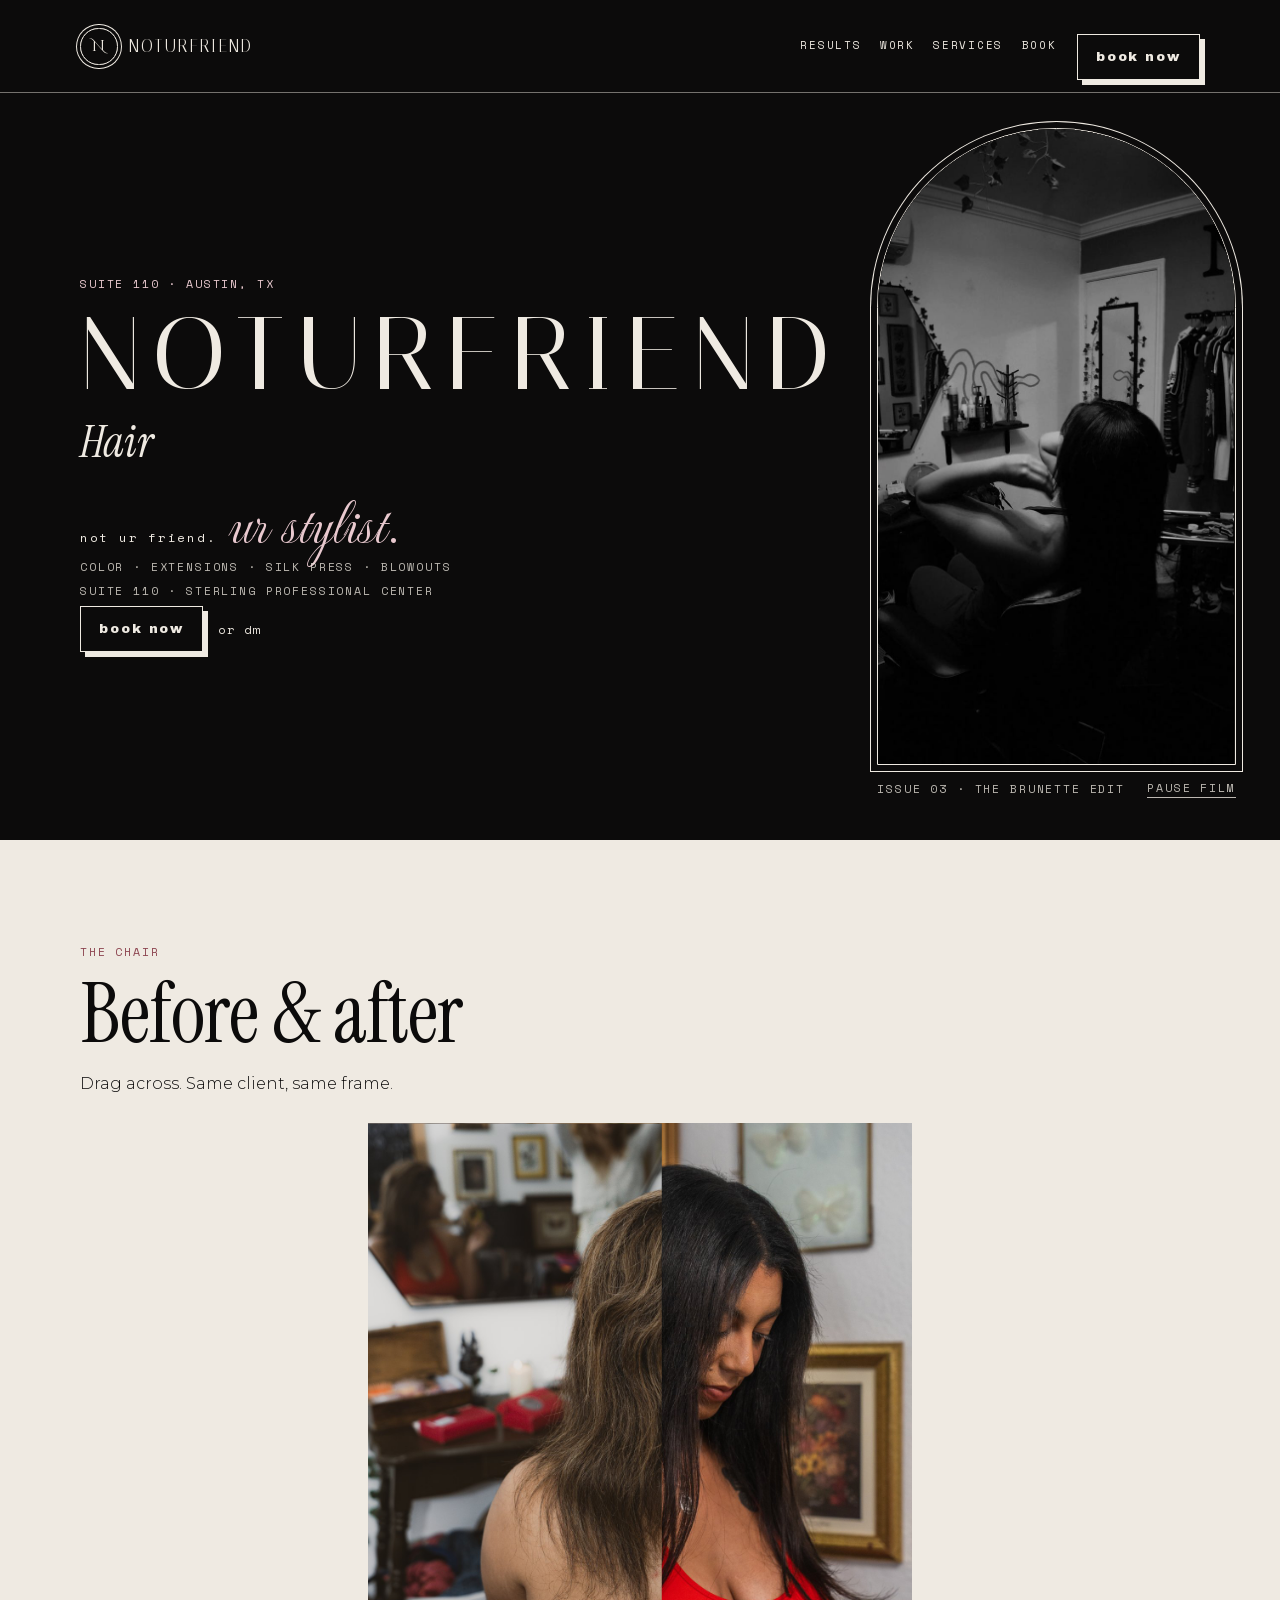
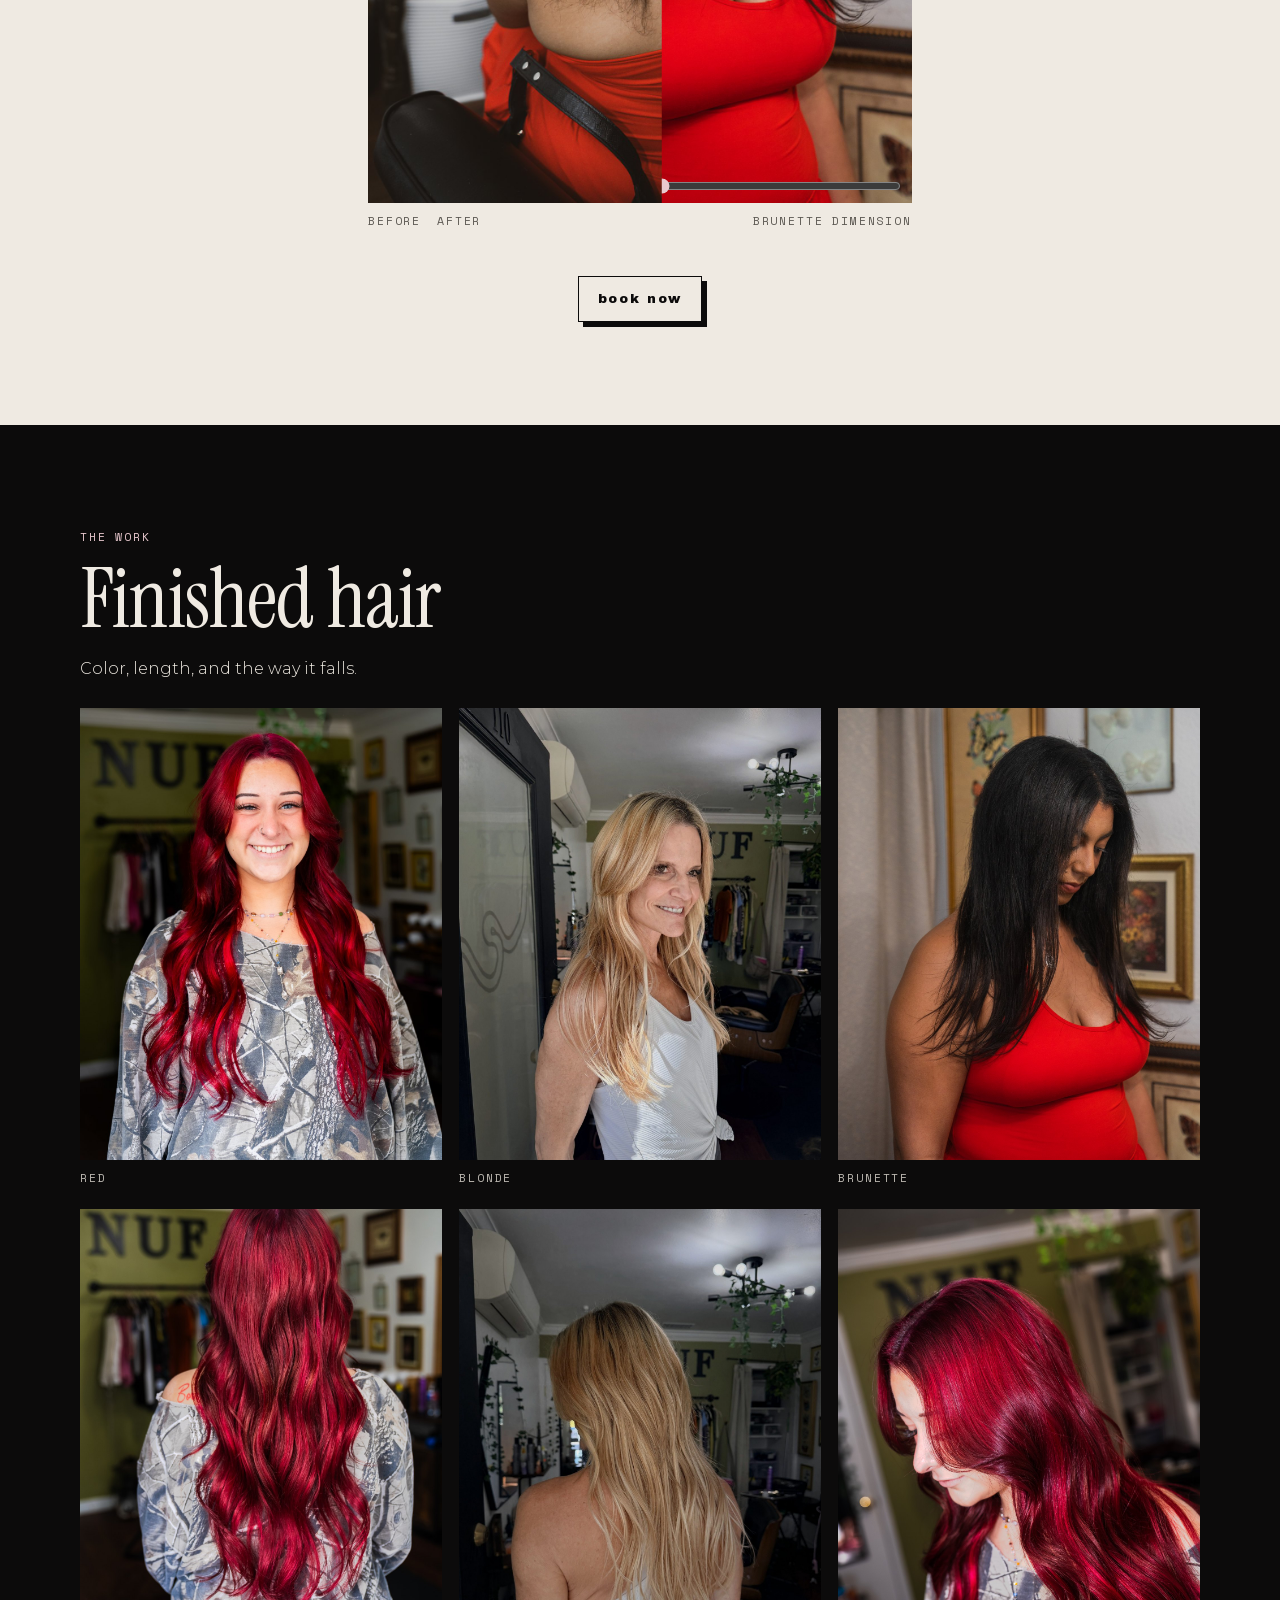
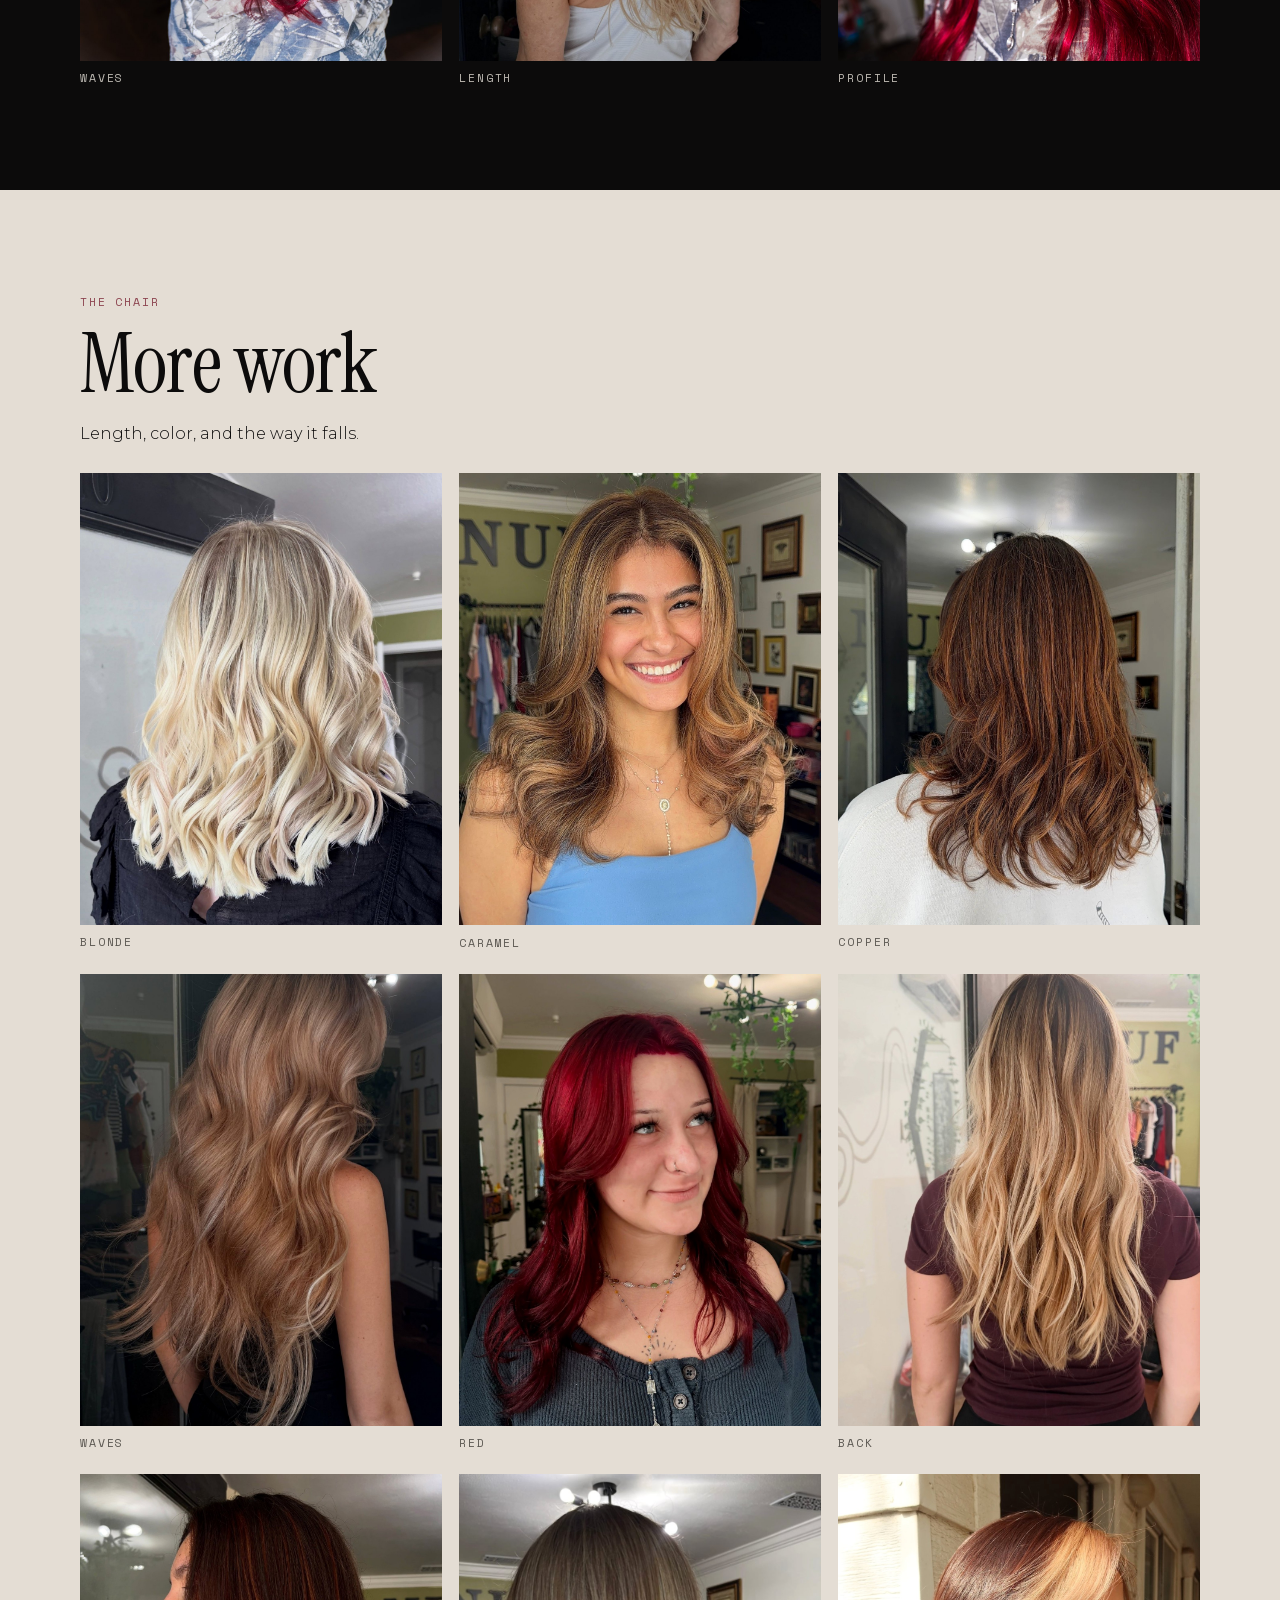
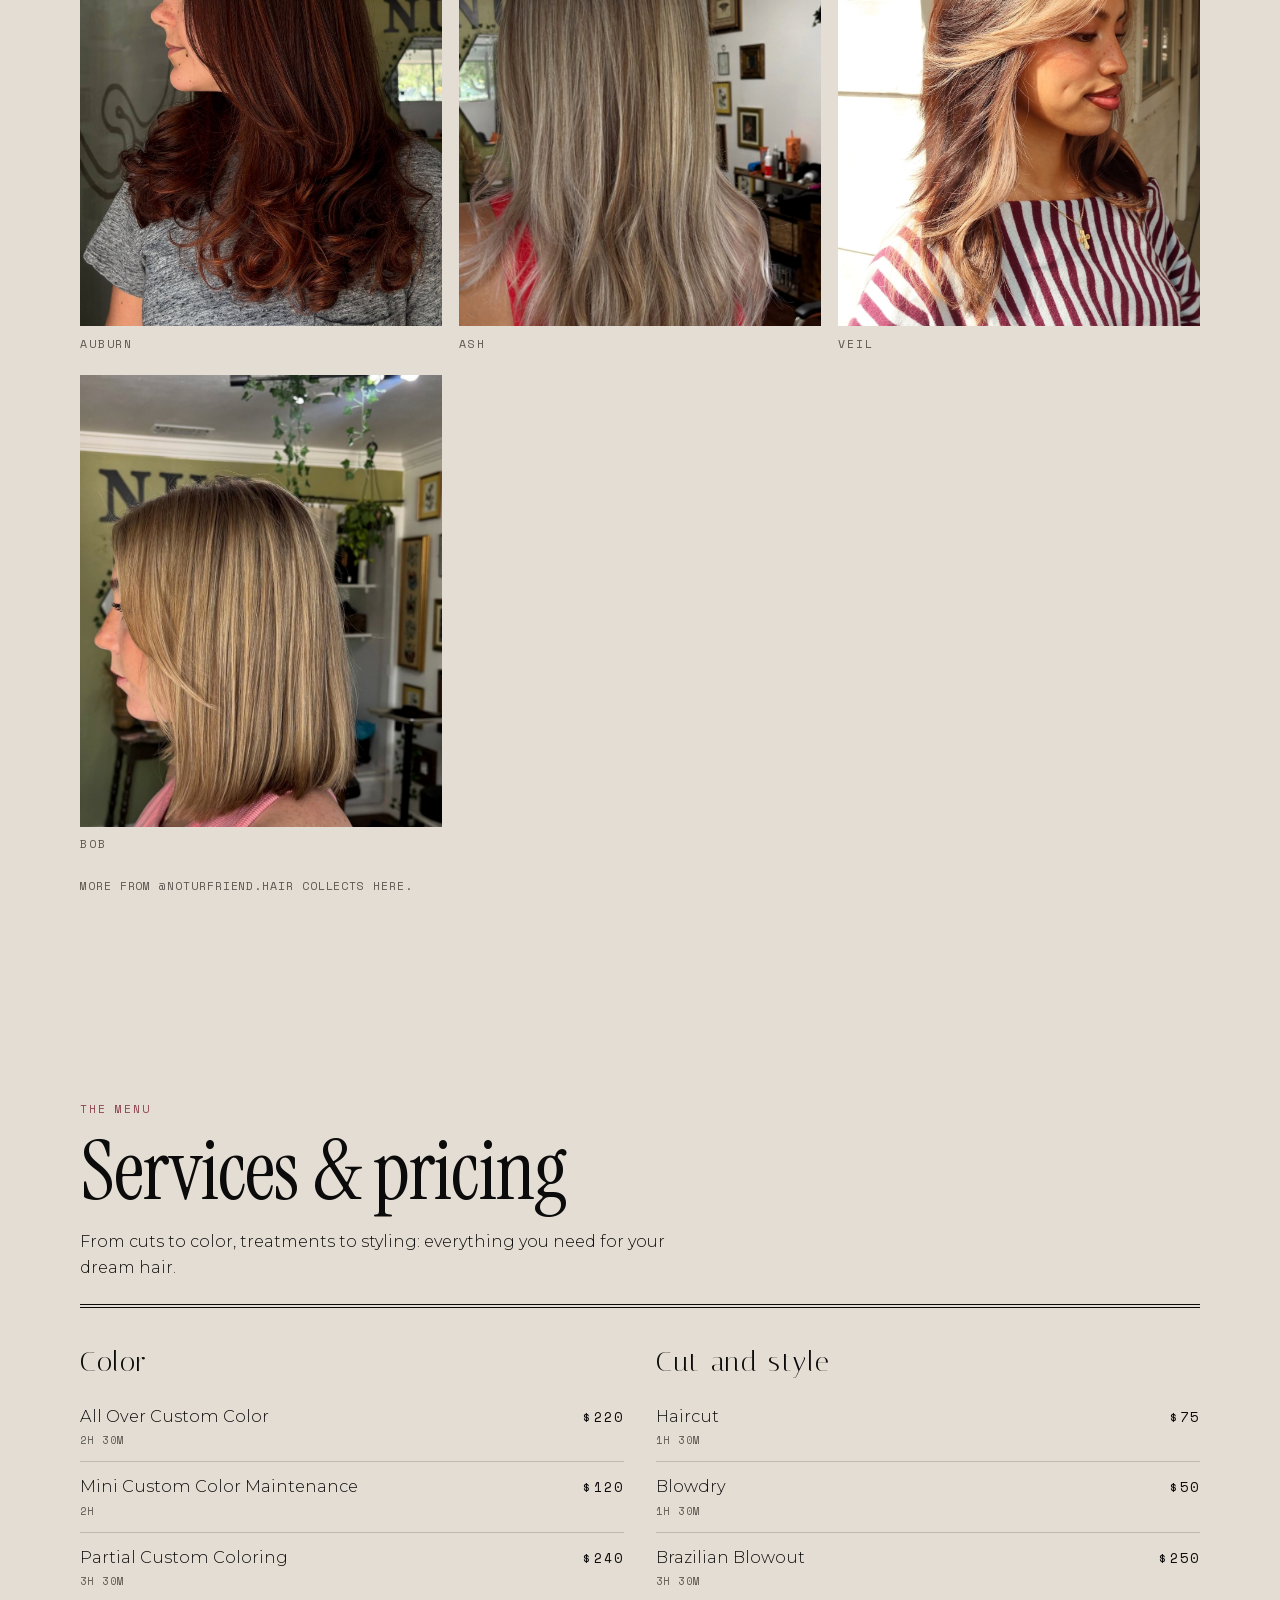
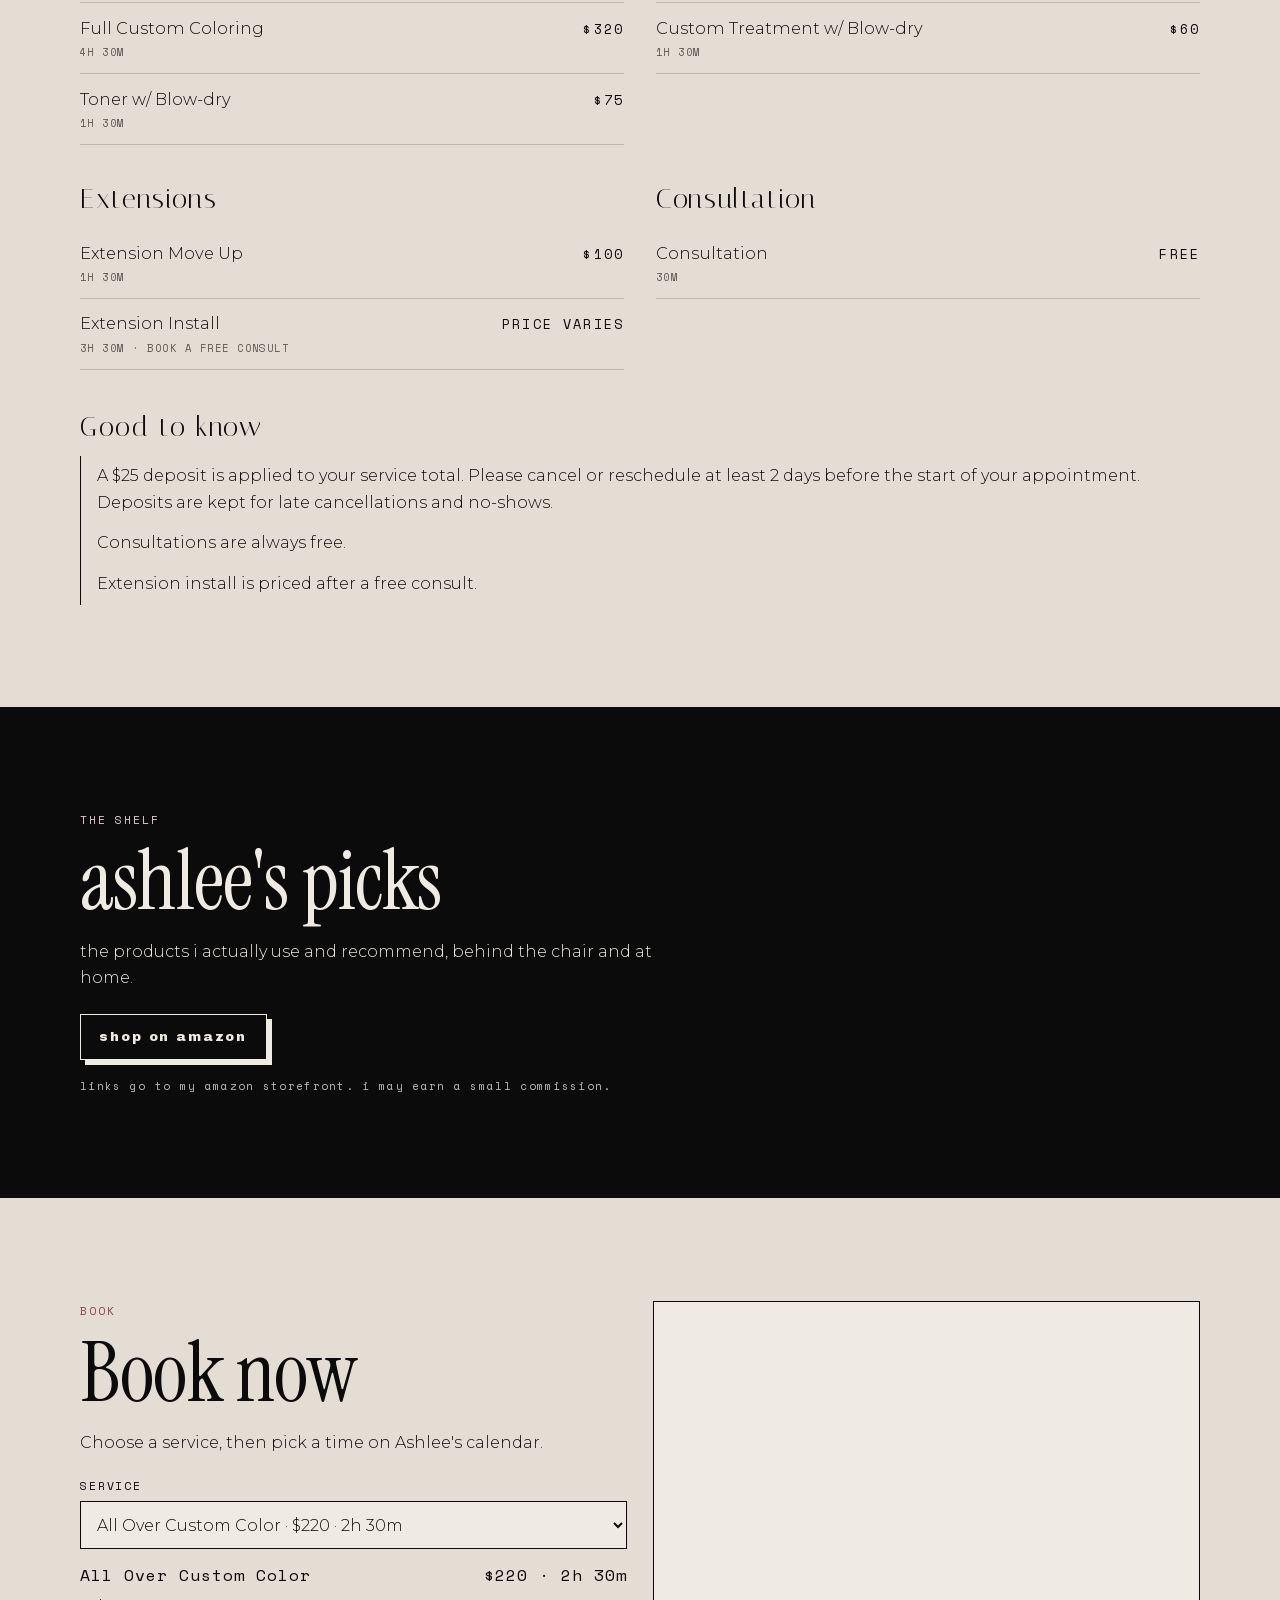
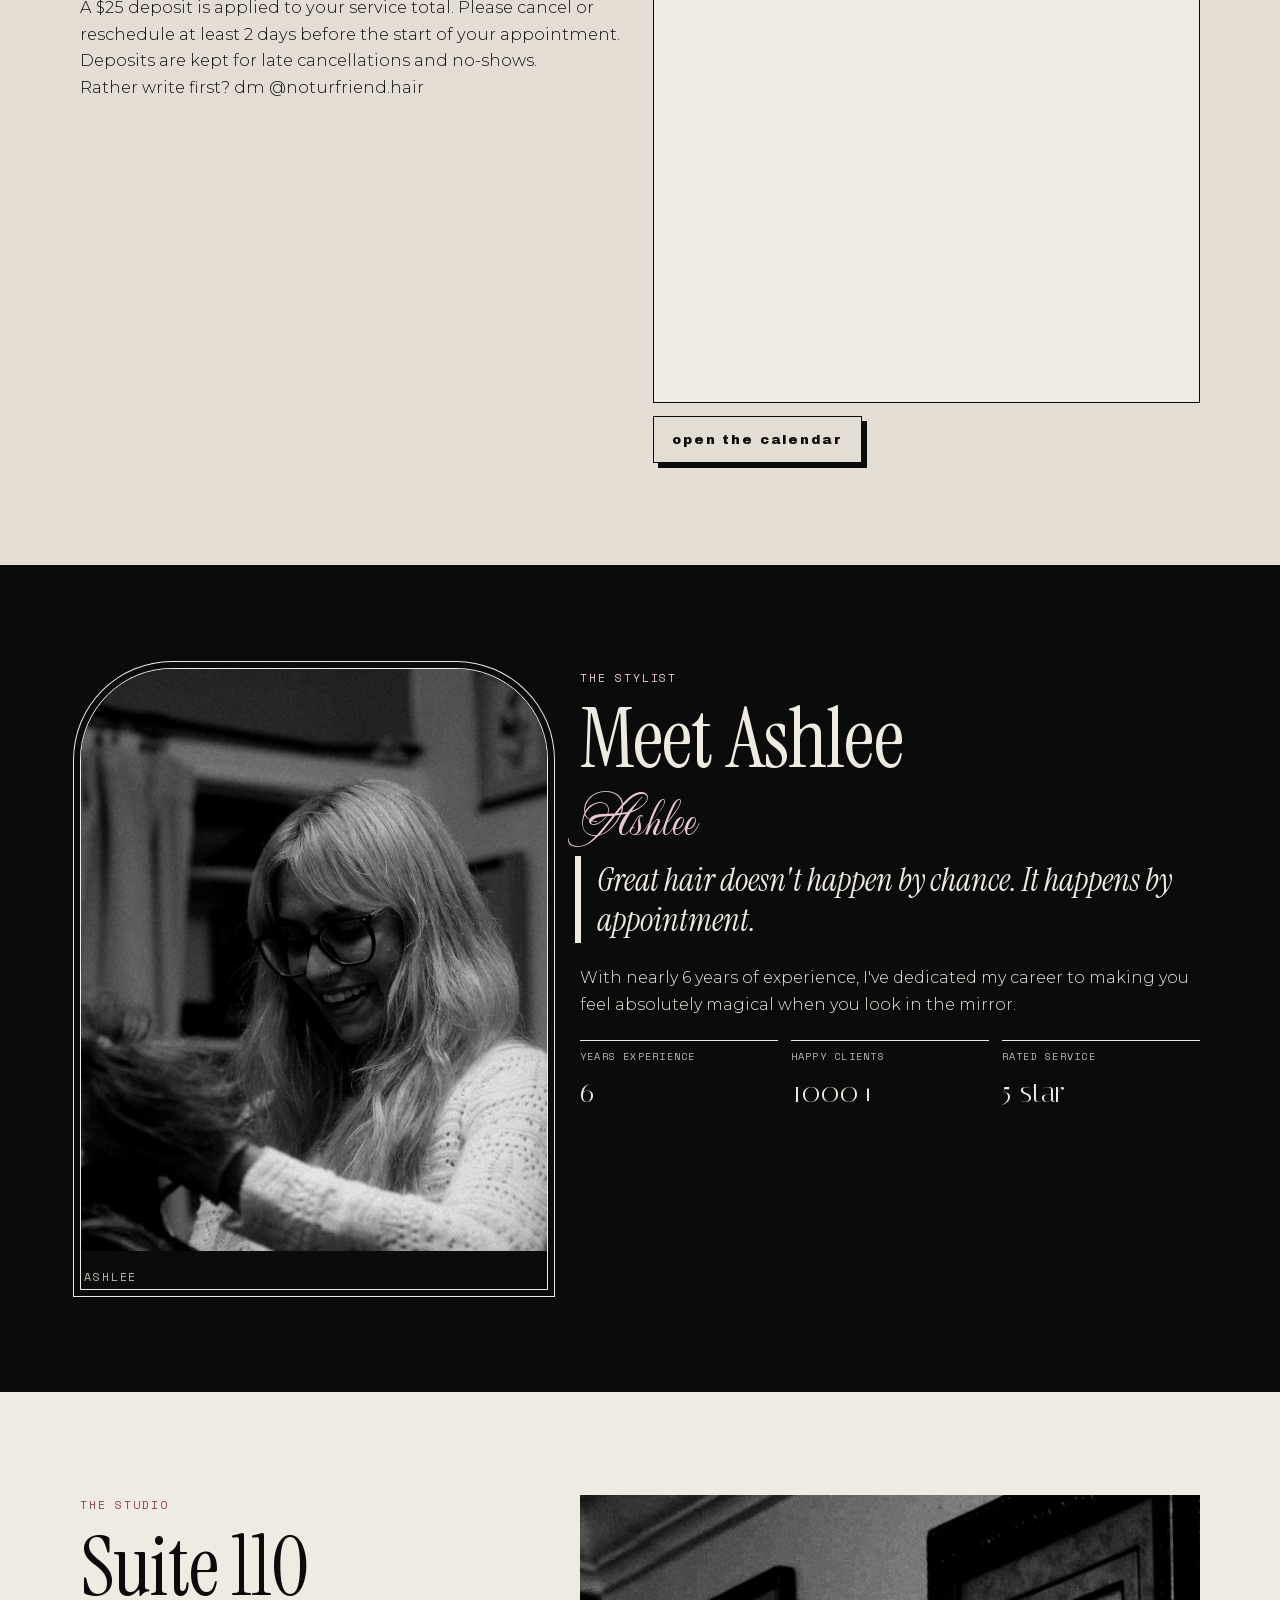
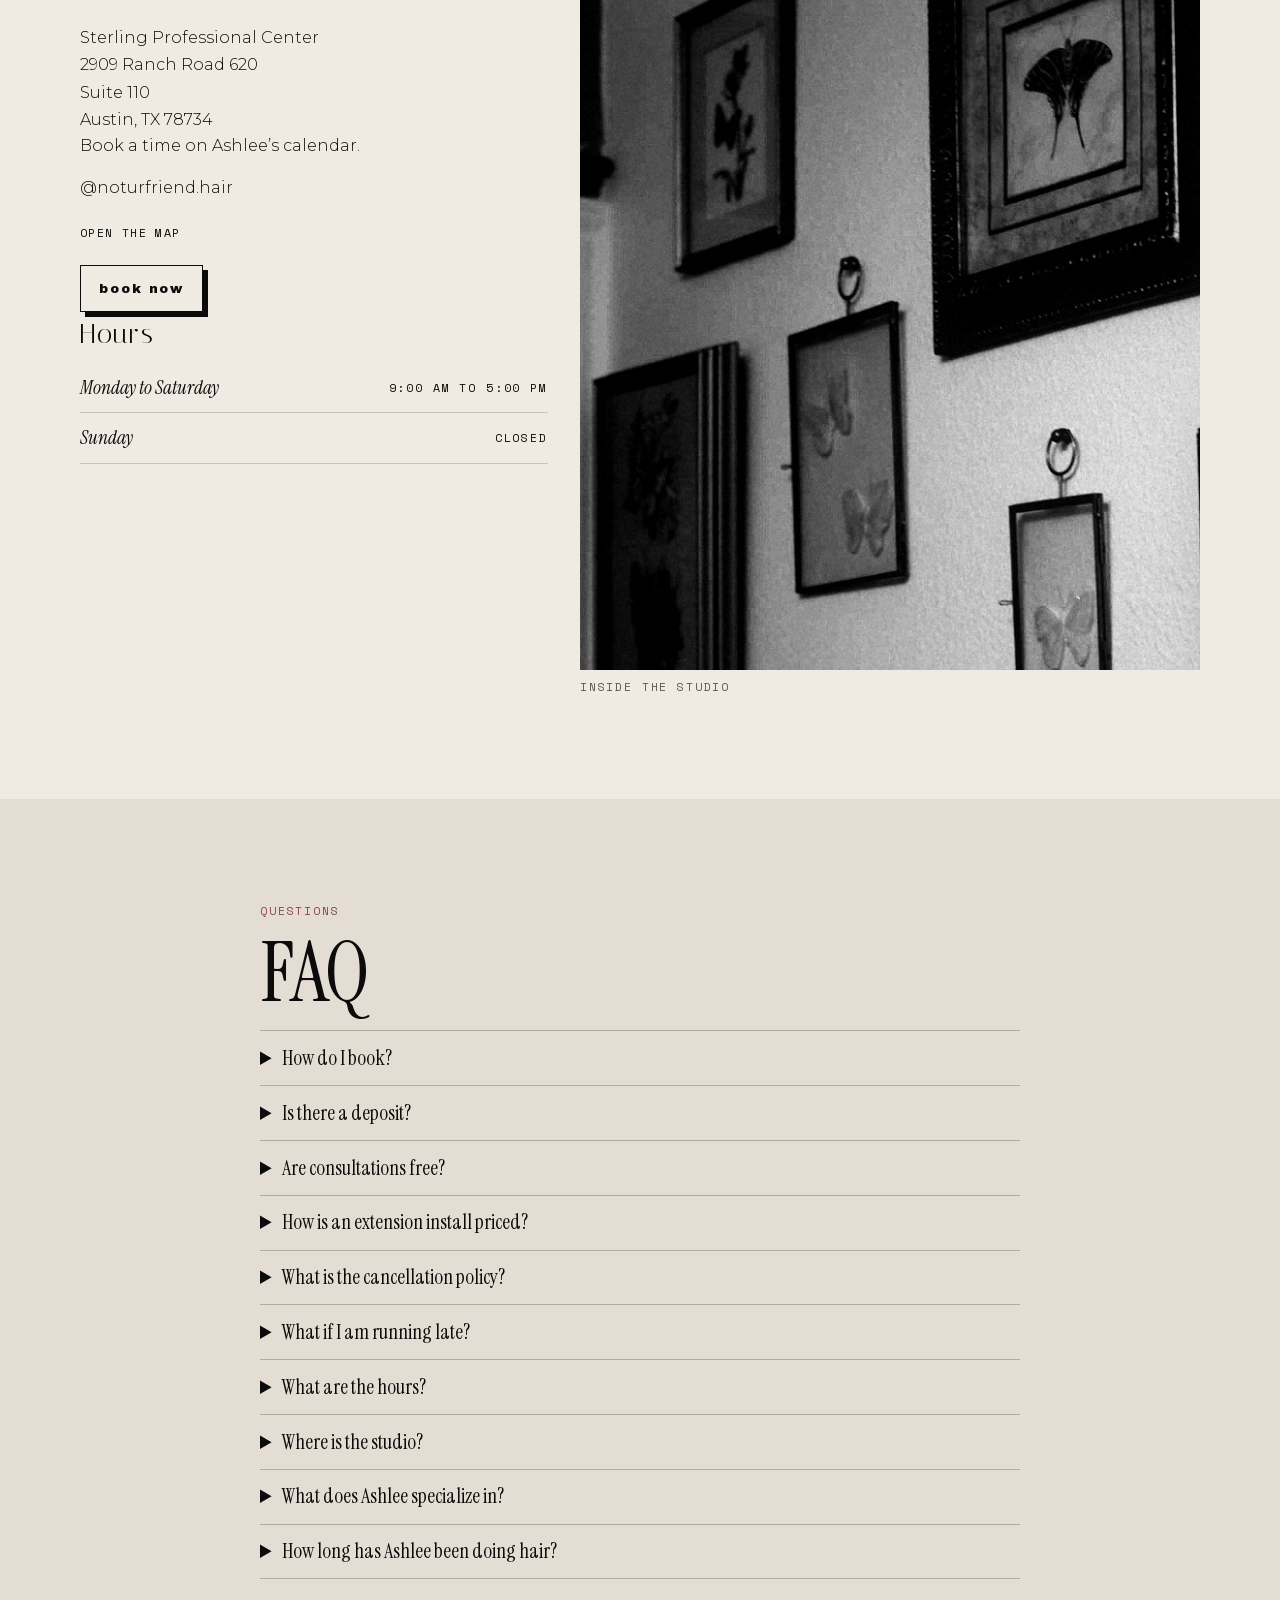
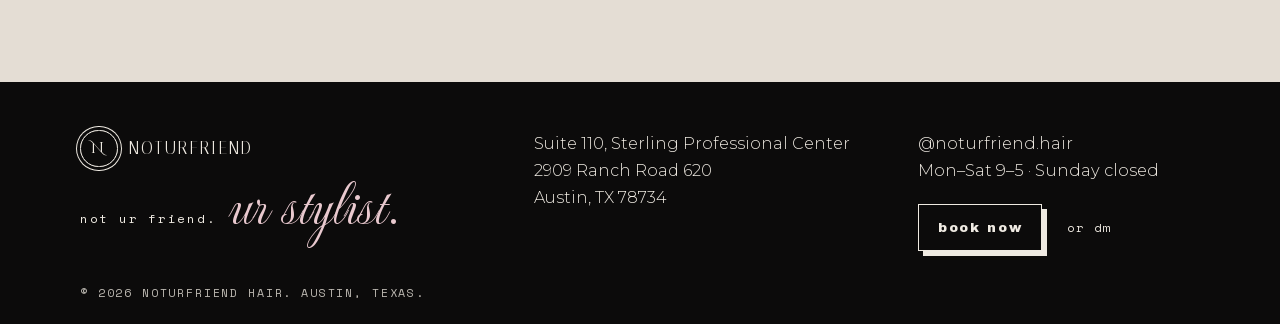
==== commit 3047b292: "New N logo favicon" ====
--- a/index.html
+++ b/index.html
@@ -1 +1 @@
-<!DOCTYPE html><html lang="en" class="FN757G_variable _2oylma_variable QVEm7G_variable GqKrAG_variable CYEXLa_variable R_e8Sa_variable _DCm4q_variable"><head><meta charSet="utf-8"/><meta name="viewport" content="width=device-width, initial-scale=1"/><link rel="preload" href="/_next/static/media/65341aea9fb91af5-s.p.1dqa_6e_ad4sj.woff2" as="font" crossorigin="" type="font/woff2"/><link rel="preload" href="/_next/static/media/ab56636924653a94-s.p.3cik_s2si-ft-.woff2" as="font" crossorigin="" type="font/woff2"/><link rel="preload" href="/_next/static/media/d902bc2bfdd0a4cb-s.p.1g73gv09-xcb6.woff2" as="font" crossorigin="" type="font/woff2"/><link rel="preload" href="/_next/static/media/d9a9e5d51b3cc113-s.p.2ck89hjutyo8l.woff2" as="font" crossorigin="" type="font/woff2"/><link rel="preload" href="/_next/static/media/e63b65bb308a9351-s.p.3j3877k49yy0l.woff2" as="font" crossorigin="" type="font/woff2"/><link rel="preload" href="/img/hero-poster.jpg" as="image" fetchPriority="high"/><link rel="stylesheet" href="/_next/static/chunks/056kejygaexdm.css" data-precedence="next"/><link rel="preload" as="script" fetchPriority="low" href="/_next/static/chunks/0kqziy-7_gy73.js"/><script src="/_next/static/chunks/1vgmu4ugcdqii.js" async=""></script><script src="/_next/static/chunks/092r-mewpaf3q.js" async=""></script><script src="/_next/static/chunks/turbopack-2u1d16houkiyo.js" async=""></script><script src="/_next/static/chunks/3qfy96eoyh-ek.js" async=""></script><script src="/_next/static/chunks/3ltyuw5ebk17y.js" async=""></script><meta name="theme-color" content="#0e0d0c"/><title>NOTURFRIEND Hair | Austin salon by Ashlee</title><meta name="description" content="NOTURFRIEND Hair is Ashlee’s salon in Austin. Color, extensions, cuts, and bridal styling at Suite 110, Sterling Professional Center, 2909 Ranch Road 620. A $25 deposit is applied to your service total. Please cancel or reschedule at least 2 days before the start of your appointment. Deposits are kept for late cancellations and no-shows."/><meta name="application-name" content="NOTURFRIEND Hair"/><link rel="author" href="https://instagram.com/noturfriend.hair"/><meta name="author" content="Ashlee"/><meta name="robots" content="index, follow"/><link rel="canonical" href="https://noturfriend.com"/><meta property="og:title" content="NOTURFRIEND Hair | Austin salon by Ashlee"/><meta property="og:description" content="NOTURFRIEND Hair is Ashlee’s salon in Austin. Color, extensions, cuts, and bridal styling at Suite 110, Sterling Professional Center, 2909 Ranch Road 620. A $25 deposit is applied to your service total. Please cancel or reschedule at least 2 days before the start of your appointment. Deposits are kept for late cancellations and no-shows."/><meta property="og:url" content="https://noturfriend.com"/><meta property="og:site_name" content="NOTURFRIEND Hair"/><meta property="og:locale" content="en_US"/><meta property="og:image" content="https://noturfriend.com/og.jpg"/><meta property="og:image:width" content="1200"/><meta property="og:image:height" content="630"/><meta property="og:image:alt" content="NOTURFRIEND Hair. Suite 110, Sterling Professional Center, Austin."/><meta property="og:type" content="website"/><meta name="twitter:card" content="summary_large_image"/><meta name="twitter:title" content="NOTURFRIEND Hair | Austin salon by Ashlee"/><meta name="twitter:description" content="NOTURFRIEND Hair is Ashlee’s salon in Austin. Color, extensions, cuts, and bridal styling at Suite 110, Sterling Professional Center, 2909 Ranch Road 620. A $25 deposit is applied to your service total. Please cancel or reschedule at least 2 days before the start of your appointment. Deposits are kept for late cancellations and no-shows."/><meta name="twitter:image" content="https://noturfriend.com/og.jpg"/><link rel="icon" href="/icon.svg?icon.nf1119favicon.svg" sizes="any" type="image/svg+xml"/><link rel="apple-touch-icon" href="/apple-icon.png?apple-icon.nf1119appleic.png" sizes="180x180" type="image/png"/><meta name="next-size-adjust" content=""/><link rel="preload" as="image" href="/img/hero-poster.jpg" fetchPriority="high"/><script src="/_next/static/chunks/0cz1d0mv5g_q7.js" noModule=""></script></head><body><div hidden=""><!--$--><!--/$--></div><script type="application/ld+json">{"@context":"https://schema.org","@type":["HairSalon","LocalBusiness"],"name":"NOTURFRIEND Hair","alternateName":["NOTURFRIEND","Not Ur Friend"],"description":"NOTURFRIEND Hair is Ashlee’s salon in Austin. Color, extensions, cuts, and bridal styling at Suite 110, Sterling Professional Center, 2909 Ranch Road 620. A $25 deposit is applied to your service total. Please cancel or reschedule at least 2 days before the start of your appointment. Deposits are kept for late cancellations and no-shows.","url":"https://noturfriend.com","image":"https://noturfriend.com/og.jpg","logo":"https://noturfriend.com/icon.svg","currenciesAccepted":"USD","address":{"@type":"PostalAddress","streetAddress":"2909 Ranch Road 620 N, Suite 110","addressLocality":"Austin","addressRegion":"TX","postalCode":"78734","addressCountry":"US"},"openingHours":"Mo-Sa 09:00-17:00","openingHoursSpecification":[{"@type":"OpeningHoursSpecification","dayOfWeek":["Monday","Tuesday","Wednesday","Thursday","Friday","Saturday"],"opens":"09:00","closes":"17:00"}],"sameAs":["https://instagram.com/noturfriend.hair"],"founder":{"@type":"Person","name":"Ashlee"},"hasOfferCatalog":{"@type":"OfferCatalog","name":"Services and pricing","itemListElement":[{"@type":"Offer","itemOffered":{"@type":"Service","name":"All Over Custom Color","category":"Color"},"price":"220","priceCurrency":"USD"},{"@type":"Offer","itemOffered":{"@type":"Service","name":"Mini Custom Color Maintenance","category":"Color"},"price":"120","priceCurrency":"USD"},{"@type":"Offer","itemOffered":{"@type":"Service","name":"Partial Custom Coloring","category":"Color"},"price":"240","priceCurrency":"USD"},{"@type":"Offer","itemOffered":{"@type":"Service","name":"Full Custom Coloring","category":"Color"},"price":"320","priceCurrency":"USD"},{"@type":"Offer","itemOffered":{"@type":"Service","name":"Toner w/ Blow-dry","category":"Color"},"price":"75","priceCurrency":"USD"},{"@type":"Offer","itemOffered":{"@type":"Service","name":"Haircut","category":"Cut and style"},"price":"75","priceCurrency":"USD"},{"@type":"Offer","itemOffered":{"@type":"Service","name":"Blowdry","category":"Cut and style"},"price":"50","priceCurrency":"USD"},{"@type":"Offer","itemOffered":{"@type":"Service","name":"Brazilian Blowout","category":"Cut and style"},"price":"250","priceCurrency":"USD"},{"@type":"Offer","itemOffered":{"@type":"Service","name":"Custom Treatment w/ Blow-dry","category":"Cut and style"},"price":"60","priceCurrency":"USD"},{"@type":"Offer","itemOffered":{"@type":"Service","name":"Extension Move Up","category":"Extensions"},"price":"100","priceCurrency":"USD"},{"@type":"Offer","itemOffered":{"@type":"Service","name":"Extension Install (book a free consult)","category":"Extensions"},"description":"Price varies"},{"@type":"Offer","itemOffered":{"@type":"Service","name":"Consultation","category":"Consultation"},"price":"0","priceCurrency":"USD"}]}}</script><header class="site-header"><a class="skip" href="#main">Skip to content</a><div class="header-inner"><a class="brand" href="#top"><span class="monogram" aria-hidden="true">N</span><span class="brand-name">NOTURFRIEND</span></a><nav aria-label="Sections"><a href="#results">Results</a><a href="#portfolio">Work</a><a href="#services">Services</a><a href="#booking">Book</a></nav><a class="book header-book" href="#booking">book now</a></div></header><main id="main"><section class="hero-band" id="top"><div class="hero"><div class="hero-copy"><p class="eyebrow">suite 110 · austin, tx</p><h1><span class="hero-word">NOTURFRIEND</span><span class="hero-hair">Hair</span></h1><p class="tagline"><span class="tag-mono">not ur friend.</span><span class="tag-script">ur stylist.</span></p><p class="hero-line">color · extensions · silk press · blowouts</p><p class="hero-place">Suite 110<!-- --> · <!-- -->Sterling Professional Center</p><p class="hero-actions"><a class="book " href="#booking">book now</a><a class="dm-link" href="https://ig.me/m/noturfriend.hair" target="_blank" rel="noopener noreferrer">or dm</a></p></div><div class="hero-frame"><div class="arch"><img class="hero-poster" src="/img/hero-poster.jpg" width="720" height="1280" alt="" fetchPriority="high" decoding="async"/><video class="hero-video" width="1080" height="1920" poster="/img/hero-poster.jpg" muted="" playsInline="" loop="" autoPlay="" preload="none" aria-label="Silent film of the brunette edit. It plays in black and white, then cuts to color."><source src="/video/hero.mp4" type="video/mp4"/></video></div><div class="film-meta"><p>Issue 03 · the brunette edit</p><button type="button" class="film-btn">pause film</button></div></div></div></section><section class="band" id="results"><div class="wrap"><p class="eyebrow">The chair</p><h2 class="display">Before &amp; after</h2><p class="lede">Drag across. Same client, same frame.</p><div class="results-grid"><figure class="compare"><div class="compare-stage" style="aspect-ratio:4 / 5"><img alt="The same client standing after, long dark brunette hair." loading="lazy" decoding="async" data-nimg="fill" style="position:absolute;height:100%;width:100%;left:0;top:0;right:0;bottom:0;object-fit:cover;object-position:center center;color:transparent" src="/img/ba-brunette-after-1600-v2.jpg"/><img alt="" loading="lazy" decoding="async" data-nimg="fill" class="compare-before" style="position:absolute;height:100%;width:100%;left:0;top:0;right:0;bottom:0;object-fit:cover;object-position:center center;color:transparent;clip-path:inset(0 46% 0 0)" src="/img/ba-brunette-before-1600-v2.jpg"/><input class="compare-range" type="range" min="4" max="96" aria-valuetext="54 percent before, 46 percent after" aria-label="Drag to compare before and after, Brunette dimension" value="54"/></div><figcaption class="compare-caption"><span>before</span><span>after</span><span>Brunette dimension</span></figcaption></figure></div><p class="section-cta"><a class="book " href="#booking">book now</a></p></div></section><section class="band band-ink" id="portfolio"><div class="wrap"><p class="eyebrow">The work</p><h2 class="display">Finished hair</h2><p class="lede">Color, length, and the way it falls.</p><div class="work-grid"><figure class="frame"><div class="portfolio-shot"><img alt="Long wavy red hair, the client smiling in the studio." loading="lazy" decoding="async" data-nimg="fill" class="shot is-color" style="position:absolute;left:0;top:0;right:0;bottom:0;object-fit:cover;object-position:center center;color:transparent" src="/img/portfolio-red-smile-1600-v2.jpg"/></div><figcaption>red</figcaption></figure><figure class="frame"><div class="portfolio-shot"><img alt="Long blonde hair, the client smiling." loading="lazy" decoding="async" data-nimg="fill" class="shot is-color" style="position:absolute;left:0;top:0;right:0;bottom:0;object-fit:cover;object-position:center center;color:transparent" src="/img/portfolio-blonde-smile-1600-v2.jpg"/></div><figcaption>blonde</figcaption></figure><figure class="frame"><div class="portfolio-shot"><img alt="Long dark brunette hair, the client standing in a red top." loading="lazy" decoding="async" data-nimg="fill" class="shot is-color" style="position:absolute;left:0;top:0;right:0;bottom:0;object-fit:cover;object-position:center center;color:transparent" src="/img/portfolio-brunette-1600-v2.jpg"/></div><figcaption>brunette</figcaption></figure><figure class="frame"><div class="portfolio-shot"><img alt="Back view of long wavy red hair." loading="lazy" decoding="async" data-nimg="fill" class="shot is-color" style="position:absolute;left:0;top:0;right:0;bottom:0;object-fit:cover;object-position:center center;color:transparent" src="/img/portfolio-red-back-1600-v2.jpg"/></div><figcaption>waves</figcaption></figure><figure class="frame"><div class="portfolio-shot"><img alt="Back view of long blonde hair, turned to show the lengths." loading="lazy" decoding="async" data-nimg="fill" class="shot is-color" style="position:absolute;left:0;top:0;right:0;bottom:0;object-fit:cover;object-position:center center;color:transparent" src="/img/portfolio-blonde-turn-1600-v2.jpg"/></div><figcaption>length</figcaption></figure><figure class="frame"><div class="portfolio-shot"><img alt="Long red hair in profile, the lengths falling past the shoulder." loading="lazy" decoding="async" data-nimg="fill" class="shot is-color" style="position:absolute;left:0;top:0;right:0;bottom:0;object-fit:cover;object-position:center center;color:transparent" src="/img/portfolio-red-profile-1600-v2.jpg"/></div><figcaption>profile</figcaption></figure></div></div></section><section class="band band-paper" id="work"><div class="wrap"><p class="eyebrow">The chair</p><h2 class="display">More work</h2><p class="lede">Length, color, and the way it falls.</p><div class="work-grid"><figure class="frame"><img alt="Back view of a blonde bob, the ends turning under in soft waves." loading="lazy" width="1200" height="1500" decoding="async" data-nimg="1" class="shot is-color" style="color:transparent;object-position:center center;width:100%;height:auto" src="/img/ig-blonde-bob-1600.jpg"/><figcaption>blonde</figcaption></figure><figure class="frame"><img alt="Face-framing caramel blonde hair, the client smiling." loading="lazy" width="1200" height="1500" decoding="async" data-nimg="1" class="shot is-color" style="color:transparent;object-position:center center;width:100%;height:auto" src="/img/ig-caramel-1600.jpg"/><figcaption>caramel</figcaption></figure><figure class="frame"><img alt="Back view of copper hair, cut into a waved bob." loading="lazy" width="1200" height="1500" decoding="async" data-nimg="1" class="shot is-color" style="color:transparent;object-position:center center;width:100%;height:auto" src="/img/ig-copper-1600.jpg"/><figcaption>copper</figcaption></figure><figure class="frame"><img alt="Back view of long blonde hair falling in loose waves." loading="lazy" width="1120" height="1400" decoding="async" data-nimg="1" class="shot is-color" style="color:transparent;object-position:center center;width:100%;height:auto" src="/img/ig-blonde-waves-1600.jpg"/><figcaption>waves</figcaption></figure><figure class="frame"><img alt="Long red hair, the client turned slightly toward the light." loading="lazy" width="1220" height="1525" decoding="async" data-nimg="1" class="shot is-color" style="color:transparent;object-position:center center;width:100%;height:auto" src="/img/ig-red-1600.jpg"/><figcaption>red</figcaption></figure><figure class="frame"><img alt="Back view of long blonde hair with a soft wave through the ends." loading="lazy" width="1220" height="1525" decoding="async" data-nimg="1" class="shot is-color" style="color:transparent;object-position:center center;width:100%;height:auto" src="/img/ig-blonde-back-1600.jpg"/><figcaption>back</figcaption></figure><figure class="frame"><img alt="Auburn hair in profile, the lengths falling in loose curls." loading="lazy" width="1240" height="1550" decoding="async" data-nimg="1" class="shot is-color" style="color:transparent;object-position:center center;width:100%;height:auto" src="/img/ig-auburn-1600.jpg"/><figcaption>auburn</figcaption></figure><figure class="frame"><img alt="Back view of ash-blonde hair, the lengths falling past the shoulders." loading="lazy" width="900" height="1125" decoding="async" data-nimg="1" class="shot is-color" style="color:transparent;object-position:center center;width:100%;height:auto" src="/img/ig-ash-1600.jpg"/><figcaption>ash</figcaption></figure><figure class="frame"><img alt="A blonde money piece framing the face, with warm brown underneath." loading="lazy" width="1180" height="1475" decoding="async" data-nimg="1" class="shot is-color" style="color:transparent;object-position:center center;width:100%;height:auto" src="/img/ig-veil-1600.jpg"/><figcaption>veil</figcaption></figure><figure class="frame"><img alt="A blonde bob in profile, the ends sitting at the jaw." loading="lazy" width="900" height="1125" decoding="async" data-nimg="1" class="shot is-color" style="color:transparent;object-position:center center;width:100%;height:auto" src="/img/ig-bob-1600.jpg"/><figcaption>bob</figcaption></figure></div><p class="work-note">More from<!-- --> <a href="https://instagram.com/noturfriend.hair" target="_blank" rel="noopener noreferrer">@noturfriend.hair</a> <!-- -->collects here.</p></div></section><section class="band band-paper" id="services"><div class="wrap"><p class="eyebrow">The menu</p><h2 class="display">Services &amp; pricing</h2><p class="lede">From cuts to color, treatments to styling: everything you need for your dream hair.</p><div class="rule"></div><div class="menu-grid"><div class="menu-group"><h3>Color</h3><ul><li><span>All Over Custom Color<small>2h 30m</small></span><span class="price">$220</span></li><li><span>Mini Custom Color Maintenance<small>2h</small></span><span class="price">$120</span></li><li><span>Partial Custom Coloring<small>3h 30m</small></span><span class="price">$240</span></li><li><span>Full Custom Coloring<small>4h 30m</small></span><span class="price">$320</span></li><li><span>Toner w/ Blow-dry<small>1h 30m</small></span><span class="price">$75</span></li></ul></div><div class="menu-group"><h3>Cut and style</h3><ul><li><span>Haircut<small>1h 30m</small></span><span class="price">$75</span></li><li><span>Blowdry<small>1h 30m</small></span><span class="price">$50</span></li><li><span>Brazilian Blowout<small>3h 30m</small></span><span class="price">$250</span></li><li><span>Custom Treatment w/ Blow-dry<small>1h 30m</small></span><span class="price">$60</span></li></ul></div><div class="menu-group"><h3>Extensions</h3><ul><li><span>Extension Move Up<small>1h 30m</small></span><span class="price">$100</span></li><li><span>Extension Install<small>3h 30m · book a free consult</small></span><span class="price">Price varies</span></li></ul></div><div class="menu-group"><h3>Consultation</h3><ul><li><span>Consultation<small>30m</small></span><span class="price">Free</span></li></ul></div></div><div class="good"><h3>Good to know</h3><ul><li>A $25 deposit is applied to your service total. Please cancel or reschedule at least 2 days before the start of your appointment. Deposits are kept for late cancellations and no-shows.</li><li>Consultations are always free.</li><li>Extension install is priced after a free consult.</li></ul></div></div></section><section class="band band-ink" id="picks"><div class="wrap"><p class="eyebrow">the shelf</p><h2 class="display">ashlee&#x27;s picks</h2><p class="lede">the products i actually use and recommend, behind the chair and at home.</p><p class="hero-actions picks-actions"><a class="book " href="https://www.amazon.com/shop/noturfriendshair?tag=ashlee05d-20" target="_blank" rel="noopener sponsored">shop on amazon</a></p><p class="picks-note">links go to my amazon storefront. i may earn a small commission.</p></div></section><section class="band band-paper" id="booking"><div class="wrap booking-grid"><div><p class="eyebrow">Book</p><h2 class="display">Book now</h2><p class="lede">Choose a service, then pick a time on Ashlee&#x27;s calendar.</p><label class="booking-label" for="service">Service</label><select id="service" class="booking-select"><option value="All Over Custom Color" selected="">All Over Custom Color<!-- --> · <!-- -->$220<!-- --> · 2h 30m</option><option value="Consultation">Consultation<!-- --> · <!-- -->Free<!-- --> · 30m</option><option value="Mini Custom Color Maintenance">Mini Custom Color Maintenance<!-- --> · <!-- -->$120<!-- --> · 2h</option><option value="Partial Custom Coloring">Partial Custom Coloring<!-- --> · <!-- -->$240<!-- --> · 3h 30m</option><option value="Full Custom Coloring">Full Custom Coloring<!-- --> · <!-- -->$320<!-- --> · 4h 30m</option><option value="Extension Move Up">Extension Move Up<!-- --> · <!-- -->$100<!-- --> · 1h 30m</option><option value="Haircut">Haircut<!-- --> · <!-- -->$75<!-- --> · 1h 30m</option><option value="Extension Install">Extension Install<!-- --> · book a free consult<!-- --> · <!-- -->Price varies<!-- --> · 3h 30m</option><option value="Blowdry">Blowdry<!-- --> · <!-- -->$50<!-- --> · 1h 30m</option><option value="Brazilian Blowout">Brazilian Blowout<!-- --> · <!-- -->$250<!-- --> · 3h 30m</option><option value="Toner w/ Blow-dry">Toner w/ Blow-dry<!-- --> · <!-- -->$75<!-- --> · 1h 30m</option><option value="Custom Treatment w/ Blow-dry">Custom Treatment w/ Blow-dry<!-- --> · <!-- -->$60<!-- --> · 1h 30m</option></select><p class="booking-picked"><span>All Over Custom Color</span><span>$220<!-- --> · 2h 30m</span></p><p class="booking-note">A $25 deposit is applied to your service total. Please cancel or reschedule at least 2 days before the start of your appointment. Deposits are kept for late cancellations and no-shows.</p><p class="booking-secondary">Rather write first?<!-- --> <a href="https://ig.me/m/noturfriend.hair" target="_blank" rel="noopener noreferrer">dm <!-- -->@noturfriend.hair</a></p></div><div class="booking-panel"><iframe class="booking-frame" src="https://app.squareup.com/appointments/buyer/widget/fednbz7nq8cvu0/LN759XRH3K8SH" title="Book an appointment with Ashlee on Square" allow="payment app.squareup.com"></iframe><a class="book booking-fallback" href="https://app.squareup.com/appointments/book/fednbz7nq8cvu0/LN759XRH3K8SH/start" target="_blank" rel="noopener noreferrer">Open the calendar</a></div></div></section><section class="band band-ink" id="about"><div class="wrap about-grid"><figure class="frame about-frame arch-photo"><img alt="Ashlee, hands in a client’s hair, in the studio." loading="lazy" width="1280" height="1600" decoding="async" data-nimg="1" class="shot is-bw" style="color:transparent;object-position:center center;width:100%;height:auto" src="/img/ashlee-portrait-studio-bw-1600.jpg"/><figcaption>Ashlee</figcaption></figure><div><p class="eyebrow">The stylist</p><h2 class="display">Meet Ashlee</h2><p class="signature">Ashlee</p><blockquote><p>Great hair doesn&#x27;t happen by chance. It happens by appointment.</p></blockquote><p class="body">With nearly 6 years of experience, I&#x27;ve dedicated my career to making you feel absolutely magical when you look in the mirror.</p><dl class="stats"><div><dt>Years experience</dt><dd>6</dd></div><div><dt>Happy clients</dt><dd>1000+</dd></div><div><dt>Rated service</dt><dd>5 star</dd></div></dl></div></div></section><section class="band" id="studio"><div class="wrap studio-grid"><div><p class="eyebrow">The studio</p><h2 class="display">Suite 110</h2><address>Sterling Professional Center<br/>2909 Ranch Road 620<br/>Suite 110<br/>Austin<!-- -->, <!-- -->TX<!-- --> <!-- -->78734</address><p class="body">Book a time on Ashlee’s calendar.</p><p class="body"><a href="https://instagram.com/noturfriend.hair" target="_blank" rel="noopener noreferrer">@noturfriend.hair</a></p><p><a class="text-link" href="https://www.google.com/maps/search/?api=1&amp;query=2909+Ranch+Road+620+N+Suite+110+Austin+TX+78734" target="_blank" rel="noopener noreferrer">Open the map</a></p><a class="book " href="#booking">book now</a><div id="hours"><h3>Hours</h3><dl class="hours"><div><dt>Monday to Saturday</dt><dd>9:00 AM to 5:00 PM</dd></div><div><dt>Sunday</dt><dd>Closed</dd></div></dl></div></div><figure class="frame"><img alt="The framed wall inside the studio at Sterling Professional Center." loading="lazy" width="1280" height="1600" decoding="async" data-nimg="1" class="shot is-bw" style="color:transparent;object-position:center center;width:100%;height:auto" src="/img/studio-interior-bw-1600.jpg"/><figcaption>Inside the studio</figcaption></figure></div></section><section class="band band-paper" id="faq"><div class="wrap narrow"><p class="eyebrow">Questions</p><h2 class="display">FAQ</h2><div class="faq-list"><details><summary>How do I book?</summary><p>Choose a service in Book and pick a time on Ashlee&#x27;s calendar. A $25 deposit is applied to your service total. Please cancel or reschedule at least 2 days before the start of your appointment. Deposits are kept for late cancellations and no-shows. You can still DM @noturfriend.hair with the service you want and a photo of your hair goals.</p></details><details><summary>Is there a deposit?</summary><p>A $25 deposit is applied to your service total. Please cancel or reschedule at least 2 days before the start of your appointment. Deposits are kept for late cancellations and no-shows.</p></details><details><summary>Are consultations free?</summary><p>Consultations are always free.</p></details><details><summary>How is an extension install priced?</summary><p>Extension install is priced after a free consult. The appointment runs 3h 30m.</p></details><details><summary>What is the cancellation policy?</summary><p>A $25 deposit is applied to your service total. Please cancel or reschedule at least 2 days before the start of your appointment. Deposits are kept for late cancellations and no-shows.</p></details><details><summary>What if I am running late?</summary><p>There&#x27;s a 15-minute grace period. Arrivals after that may require rescheduling.</p></details><details><summary>What are the hours?</summary><p>Monday to Saturday, 9:00 AM to 5:00 PM. Sunday is closed.</p></details><details><summary>Where is the studio?</summary><p>Suite 110, Sterling Professional Center, 2909 Ranch Road 620, Austin, Texas.</p></details><details><summary>What does Ashlee specialize in?</summary><p>Blonde specialist, curly hair, color correction, balayage and highlights, bridal and events, extensions, natural hair, Asian hair, and allergy-safe color.</p></details><details><summary>How long has Ashlee been doing hair?</summary><p>Nearly 6 years.</p></details></div></div></section></main><footer class="site-footer"><div class="wrap footer-grid"><div><p class="footer-mark"><span class="monogram" aria-hidden="true">N</span>NOTURFRIEND</p><p class="tagline footer-tag"><span class="tag-mono">not ur friend.</span><span class="tag-script">ur stylist.</span></p></div><address>Suite 110<!-- -->, <!-- -->Sterling Professional Center<br/>2909 Ranch Road 620<br/>Austin<!-- -->, <!-- -->TX<!-- --> <!-- -->78734</address><div><p><a href="https://instagram.com/noturfriend.hair" target="_blank" rel="noopener noreferrer">@noturfriend.hair</a></p><p>Mon–Sat 9–5 · Sunday closed</p><a class="book " href="#booking">book now</a><a class="dm-link" href="https://ig.me/m/noturfriend.hair" target="_blank" rel="noopener noreferrer">or dm</a></div></div><p class="colophon">© 2026 NOTURFRIEND Hair. Austin, Texas.</p></footer><div class="book-bar"><a class="book book-bar-link" href="#booking">book now</a><a class="dm-link" href="https://ig.me/m/noturfriend.hair" target="_blank" rel="noopener noreferrer">dm</a></div><!--$--><!--/$--><script id="_R_">(globalThis["TURBOPACK"] || (globalThis["TURBOPACK"] = [])).push({"otherChunks":["static/chunks/0kqziy-7_gy73.js","static/chunks/1vgmu4ugcdqii.js","static/chunks/092r-mewpaf3q.js"],"runtimeModuleIds":[94553]});</script><script src="/_next/static/chunks/0kqziy-7_gy73.js" async=""></script><script>(self.__next_f=self.__next_f||[]).push([0])</script><script>self.__next_f.push([1,"1:\"$Sreact.fragment\"\n7:\"/_next/static/chunks/3qfy96eoyh-ek.js\"\n8:I[68027,[\"$7\"],\"default\",1]\n:HL[\"/_next/static/chunks/056kejygaexdm.css\",\"style\"]\n:HL[\"/_next/static/media/65341aea9fb91af5-s.p.1dqa_6e_ad4sj.woff2\",\"font\",{\"crossOrigin\":\"\",\"type\":\"font/woff2\"}]\n:HL[\"/_next/static/media/ab56636924653a94-s.p.3cik_s2si-ft-.woff2\",\"font\",{\"crossOrigin\":\"\",\"type\":\"font/woff2\"}]\n:HL[\"/_next/static/media/d902bc2bfdd0a4cb-s.p.1g73gv09-xcb6.woff2\",\"font\",{\"crossOrigin\":\"\",\"type\":\"font/woff2\"}]\n:HL[\"/_next/static/media/d9a9e5d51b3cc113-s.p.2ck89hjutyo8l.woff2\",\"font\",{\"crossOrigin\":\"\",\"type\":\"font/woff2\"}]\n:HL[\"/_next/static/media/e63b65bb308a9351-s.p.3j3877k49yy0l.woff2\",\"font\",{\"crossOrigin\":\"\",\"type\":\"font/woff2\"}]\n:HL[\"/img/hero-poster.jpg\",\"image\",{\"fetchPriority\":\"high\"}]\n2:Tb56,{\"@context\":\"https://schema.org\",\"@type\":[\"HairSalon\",\"LocalBusiness\"],\"name\":\"NOTURFRIEND Hair\",\"alternateName\":[\"NOTURFRIEND\",\"Not Ur Friend\"],\"description\":\"NOTURFRIEND Hair is Ashlee’s salon in Austin. Color, extensions, cuts, and bridal styling at Suite 110, Sterling Professional Center, 2909 Ranch Road 620. A $25 deposit is applied to your service total. Please cancel or reschedule at least 2 days before the start of your appointment. Deposits are kept for late cancellations and no-shows.\",\"url\":\"https://noturfriend.com\",\"image\":\"https://noturfriend.com/og.jpg\",\"logo\":\"https://noturfriend.com/icon.svg\",\"currenciesAccepted\":\"USD\",\"address\":{\"@type\":\"PostalAddress\",\"streetAddress\":\"2909 Ranch Road 620 N, Suite 110\",\"addressLocality\":\"Austin\",\"addressRegion\":\"TX\",\"postalCode\":\"78734\",\"addressCountry\":\"US\"},\"openingHours\":\"Mo-Sa 09:00-17:00\",\"openingHoursSpecification\":[{\"@type\":\"OpeningHoursSpecification\",\"dayOfWeek\":[\"Monday\",\"Tuesday\",\"Wednesday\",\"Thursday\",\"Friday\",\"Saturday\"],\"opens\":\"09:00\",\"closes\":\"17:00\"}],\"sameAs\":[\"https://instagram.com/noturfriend.hair\"],\"founder\":{\"@type\":\"Person\",\"name\":\"Ashlee\"},\"hasOfferCatalog\":{\"@type\":\"OfferCatalog\",\"name\":\"Services and pricing\",\"itemListElement\":[{\"@type\":\"Offer\",\"itemOffered\":{\"@type\":\"Service\",\"name\":\"All Over Custom Color\",\"category\":\"Color\"},\"price\":\"220\",\"priceCurrency\":\"USD\"},{\"@type\":\"Offer\",\"itemOffered\":{\"@type\":\"Service\",\"name\":\"Mini Custom Color Maintenance\",\"category\":\"Color\"},\"price\":\"120\",\"priceCurrency\":\"USD\"},{\"@type\":\"Offer\",\"itemOffered\":{\"@type\":\"Service\",\"name\":\"Partial Custom Coloring\",\"category\":\"Color\"},\"price\":\"240\",\"priceCurrency\":\"USD\"},{\"@type\":\"Offer\",\"itemOffered\":{\"@type\":\"Service\",\"name\":\"Full Custom Coloring\",\"category\":\"Color\"},\"price\":\"320\",\"priceCurrency\":\"USD\"},{\"@type\":\"Offer\",\"itemOffered\":{\"@type\":\"Service\",\"name\":\"Toner w/ Blow-dry\",\"category\":\"Color\"},\"price\":\"75\",\"priceCurrency\":\"USD\"},{\"@type\":\"Offer\",\"itemOffered\":{\"@type\":\"Service\",\"name\":\"Haircut\",\"category\":\"Cut and style\"},\"price\":\"75\",\"priceCurrency\":\"USD\"},{\"@type\":\"Offer\",\"itemOffered\":{\"@type\":\"Service\",\"name\":\"Blowdry\",\"category\":\"Cut and style\"},\"price\":\"50\",\"priceCurrency\":\"USD\"},{\"@type\":\"Offer\",\"itemOffered\":{\"@type\":\"Service\",\"name\":\"Brazilian Blowout\",\"category\":\"Cut and style\"},\"price\":\"250\",\"priceCurrency\":\"USD\"},{\"@type\":\"Offer\",\"itemOffered\":{\"@type\":\"Service\",\"name\":\"Custom Treatment w/ Blow-dry\",\"category\":\"Cut and style\"},\"price\":\"60\",\"priceCurrency\":\"USD\"},{\"@type\":\"Offer\",\"itemOffered\":{\"@type\":\"Service\",\"name\":\"Extension Move Up\",\"category\":\"Extensions\"},\"price\":\"100\",\"priceCurrency\":\"USD\"},{\"@type\":\"Offer\",\"itemOffered\":{\"@type\":\"Service\",\"name\":\"Extension Install (book a free consult)\",\"category\":\"Extensions\"},\"description\":\"Price varies\"},{\"@type\":\"Offer\",\"itemOffered\":{\"@type\":\"Service\",\"name\":\"Consultation\",\"category\":\"Consultation\"},\"price\":\"0\",\"priceCurrency\":\"USD\"}]}}4:[[\"children\",{\"s\":\"__PAGE__\",\"h\":512,\"d\":{\"r\":\"$L5\",\"p\":false,\"v\":null}}]]\n0:{\"P\":null,\"c\":[\"\",\"\"],\"q\":\"\",\"i\":false,\"t\":{\"t\":{\"s\":\"\",\"h\":528,\"d\":{\"r\":[\"$\",\"$1\",\"c\",{\"children\":[[[\"$\",\"link\",\"0\",{\"rel\":\"stylesheet\",\"href\":\"/_next/static/chunks/056kejygaexdm.css\",\"precedence\":\"next\",\"crossOrigin\":\"$undefined\",\"nonce\":\"$undefined\"}],[\"$\",\"script\",\"script-0\",{\"src\":\"/_next/static/chunks/3qfy96eoyh-ek.js\",\"async\":true,\"nonce\":\"$undefined\"}]],[\"$\",\"html\",null,{\"lang\":\"en\",\"className\":\"FN757G_variable _2oylma_variable QVEm7G_variable GqKrAG_variable CYEXLa_variable R_e8Sa_variable _DCm4q_variable\",\"children\":[\"$\",\"body\",null,{\"children\":[[\"$\",\"link\",null,{\"rel\":\"preload\",\"as\":\"image\",\"href\":\"/img/hero-poster.jpg\",\"fetchPriority\":\"high\"}],[\"$\",\"script\",null,{\"type\":\"application/ld+json\",\"dangerouslySetInnerHTML\":{\"__html\":\"$2\"}}],\"$L3\"]}]}]]}],\"p\":false,\"v\":null},\"c\":\"$Q4\"},\"h\":{\"r\":\"$L6\",\"p\":false,\"v\":null}},\"m\":\"$undefined\",\"G\":[\"$8\",[\"$L9\"]],\"S\":true,\"r\":\"$undefined\",\"s\":\"$undefined\",\"a\":\"$undefined\",\"l\":\"$undefined\",\"p\":\"$undefined\",\"d\":\"$undefined\",\"b\":\"sYbb-d4yCiUovHS3Cu2oi\"}\na:I[39756,[\"$7\"],\"default\"]\nb:I[37457,[\"$7\"],\"default\"]\nc:\"/_next/static/chunks/3ltyuw5ebk17y.js\"\nd:I[52343,[\"$7\",\"$c\"],\"HeroFilm\"]\ne:I[7968,[\"$7\",\"$c\"],\"BeforeAfter\"]\nf:I[92685,[\"$7\",\"$c\"],\"RevealPhoto\"]\n1d:\"ViewportBoundary\"\n1e:I[97367,[\"$7\"],\"$1d\"]\n20:\"MetadataBoundary\"\n21:I[97367,[\"$7\"],\"$20\"]\n22:\"$Sreact.suspense\"\n3:[\"$\",\"$La\",null,{\"parallelRouterKey\":\"children\",\"error\":\"$undefined\",\"errorStyles\":\"$undefined\",\"errorScripts\":\"$undefined\",\"template\":[\"$\",\"$Lb\",null,{}],\"templateStyles\":\"$undefined\",\"templateScripts\":\"$undefined\",\"notFound\":[[[\"$\",\"title\",null,{\"children\":\"404: This page could not be found.\"}],[\"$\",\"div\",null,{\"style\":{\"fontFamily\":\"system-ui,\\\"Segoe UI\\\",Roboto,Helvetica,Arial,sans-serif,\\\"Apple Color Emoji\\\",\\\"Segoe UI Emoji\\\"\",\"height\":\"100vh\",\"textAlign\":\"center\",\"display\":\"flex\",\"flexDirection\":\"column\",\"alignItems\":\"center\",\"justifyContent\":\"center\"},\"children\":[\"$\",\"div\",null,{\"children\":[[\"$\",\"style\",null,{\"dangerouslySetInnerHTML\":{\"__html\":\"body{color:#000;background:#fff;margin:0}.next-error-h1{border-right:1px solid rgba(0,0,0,.3)}@media (prefers-color-scheme:dark){body{color:#fff;background:#000}.next-error-h1{border-right:1px solid rgba(255,255,255,.3)}}\"}}],[\"$\",\"h1\",null,{\"className\":\"next-error-h1\",\"style\":{\"display\":\"inline-block\",\"margin\":\"0 20px 0 0\",\"padding\":\"0 23px 0 0\",\"fontSize\":24,\"fontWeight\":500,\"verticalAlign\":\"top\",\"lineHeight\":\"49px\"},\"children\":404}],[\"$\",\"div\",null,{\"style\":{\"display\":\"inline-block\"},\"children\":[\"$\",\"h2\",null,{\"style\":{\"fontSize\":14,\"fontWeight\":400,\"lineHeight\":\"49px\",\"margin\":0},\"children\":\"This page could not be found.\"}]}]]}]}]],[]],\"forbidden\":\"$undefined\",\"unauthorized\":\"$undefined\"}]\n5:[\"$\",\"$1\",\"c\",{\"children\":[[[\"$\",\"header\",null,{\"className\":\"site-header\",\"children\":[[\"$\",\"a\",null,{\"className\":\"skip\",\"href\":\"#main\",\"children\":\"Skip to content\"}],[\"$\",\"div\",null,{\"className\":\"header-inner\",\"children\":[[\"$\",\"a\",null,{\"className\":\"brand\",\"href\":\"#top\",\"children\":[[\"$\",\"span\",null,{\"className\":\"monogram\",\"aria-hidden\":\"true\",\"children\":\"N\"}],[\"$\",\"span\",null,{\"className\":\"brand-name\",\"children\":\"NOTURFRIEND\"}]]}],[\"$\",\"nav\",null,{\"aria-label\":\"Sections\",\"children\":[[\"$\",\"a\",\"#results\",{\"href\":\"#results\",\"children\":\"Results\"}],[\"$\",\"a\",\"#portfolio\",{\"href\":\"#portfolio\",\"children\":\"Work\"}],[\"$\",\"a\",\"#services\",{\"href\":\"#services\",\"children\":\"Services\"}],[\"$\",\"a\",\"#booking\",{\"href\":\"#booking\",\"children\":\"Book\"}]]}],[\"$\",\"a\",null,{\"className\":\"book header-book\",\"href\":\"#booking\",\"children\":\"book now\"}]]}]]}],[\"$\",\"main\",null,{\"id\":\"main\",\"children\":[[\"$\",\"section\",null,{\"className\":\"hero-band\",\"id\":\"top\",\"children\":[\"$\",\"div\",null,{\"className\":\"hero\",\"children\":[[\"$\",\"div\",null,{\"className\":\"hero-copy\",\"children\":[[\"$\",\"p\",null,{\"className\":\"eyebrow\",\"children\":\"suite 110 · austin, tx\"}],[\"$\",\"h1\",null,{\"children\":[[\"$\",\"span\",null,{\"className\":\"hero-word\",\"children\":\"NOTURFRIEND\"}],[\"$\",\"span\",null,{\"className\":\"hero-hair\",\"children\":\"Hair\"}]]}],[\"$\",\"p\",null,{\"className\":\"tagline\",\"children\":[[\"$\",\"span\",null,{\"className\":\"tag-mono\",\"children\":\"not ur friend.\"}],[\"$\",\"span\",null,{\"className\":\"tag-script\",\"children\":\"ur stylist.\"}]]}],[\"$\",\"p\",null,{\"className\":\"hero-line\",\"children\":\"color · extensions · silk press · blowouts\"}],[\"$\",\"p\",null,{\"className\":\"hero-place\",\"children\":[\"Suite 110\",\" · \",\"Sterling Professional Center\"]}],[\"$\",\"p\",null,{\"className\":\"hero-actions\",\"children\":[[\"$\",\"a\",null,{\"className\":\"book \",\"href\":\"#booking\",\"children\":\"book now\"}],[\"$\",\"a\",null,{\"className\":\"dm-link\",\"href\":\"https://ig.me/m/noturfriend.hair\",\"target\":\"_blank\",\"rel\":\"noopener noreferrer\",\"children\":\"or dm\"}]]}]]}],[\"$\",\"$Ld\",null,{}]]}]}],[\"$\",\"section\",null,{\"className\":\"band\",\"id\":\"results\",\"children\":[\"$\",\"div\",null,{\"className\":\"wrap\",\"children\":[[\"$\",\"p\",null,{\"className\":\"eyebrow\",\"children\":\"The chair\"}],[\"$\",\"h2\",null,{\"className\":\"display\",\"children\":\"Before \u0026 after\"}],[\"$\",\"p\",null,{\"className\":\"lede\",\"children\":\"Drag across. Same client, same frame.\"}],[\"$\",\"div\",null,{\"className\":\"results-grid\",\"children\":[[\"$\",\"$Le\",\"brunette\",{\"pair\":{\"id\":\"brunette\",\"label\":\"Brunette dimension\",\"before\":{\"file\":\"ba-brunette-before-1600-v2.jpg\",\"width\":1280,\"height\":1600,\"alt\":\"Seated back view before the brunette appointment, brassy highlighted waves.\"},\"after\":{\"file\":\"ba-brunette-after-1600-v2.jpg\",\"width\":1280,\"height\":1600,\"alt\":\"The same client standing after, long dark brunette hair.\"}}}]]}],[\"$\",\"p\",null,{\"className\":\"section-cta\",\"children\":[\"$\",\"a\",null,{\"className\":\"book \",\"href\":\"#booking\",\"children\":\"book now\"}]}]]}]}],[\"$\",\"section\",null,{\"className\":\"band band-ink\",\"id\":\"portfolio\",\"children\":[\"$\",\"div\",null,{\"className\":\"wrap\",\"children\":[[\"$\",\"p\",null,{\"className\":\"eyebrow\",\"children\":\"The work\"}],[\"$\",\"h2\",null,{\"className\":\"display\",\"children\":\"Finished hair\"}],[\"$\",\"p\",null,{\"className\":\"lede\",\"children\":\"Color, length, and the way it falls.\"}],[\"$\",\"div\",null,{\"className\":\"work-grid\",\"children\":[[\"$\",\"figure\",\"portfolio-red-smile-1600-v2.jpg\",{\"className\":\"frame\",\"children\":[[\"$\",\"div\",null,{\"className\":\"portfolio-shot\",\"children\":[\"$\",\"$Lf\",null,{\"file\":\"portfolio-red-smile-1600-v2.jpg\",\"width\":1280,\"height\":1600,\"alt\":\"Long wavy red hair, the client smiling in the studio.\",\"position\":\"center center\",\"sizes\":\"(min-width: 900px) 30vw, 50vw\",\"crop\":true,\"keepColor\":true}]}],[\"$\",\"figcaption\",null,{\"children\":\"red\"}]]}],[\"$\",\"figure\",\"portfolio-blonde-smile-1600-v2.jpg\",{\"className\":\"frame\",\"children\":[[\"$\",\"div\",null,{\"className\":\"portfolio-shot\",\"children\":[\"$\",\"$Lf\",null,{\"file\":\"portfolio-blonde-smile-1600-v2.jpg\",\"width\":1280,\"height\":1600,\"alt\":\"Long blonde hair, the client smiling.\",\"position\":\"center center\",\"sizes\":\"(min-width: 900px) 30vw, 50vw\",\"crop\":true,\"keepColor\":true}]}],[\"$\",\"figcaption\",null,{\"children\":\"blonde\"}]]}],[\"$\",\"figure\",\"portfolio-brunette-1600-v2.jpg\",{\"className\":\"frame\",\"children\":[[\"$\",\"div\",null,{\"className\":\"portfolio-shot\",\"children\":[\"$\",\"$Lf\",null,{\"file\":\"portfolio-brunette-1600-v2.jpg\",\"width\":1280,\"height\":1600,\"alt\":\"Long dark brunette hair, the client standing in a red top.\",\"position\":\"center center\",\"sizes\":\"(min-width: 900px) 30vw, 50vw\",\"crop\":true,\"keepColor\":true}]}],[\"$\",\"figcaption\",null,{\"children\":\"brunette\"}]]}],[\"$\",\"figure\",\"portfolio-red-back-1600-v2.jpg\",{\"className\":\"frame\",\"children\":[[\"$\",\"div\",null,{\"className\":\"portfolio-shot\",\"children\":[\"$\",\"$Lf\",null,{\"file\":\"portfolio-red-back-1600-v2.jpg\",\"width\":1280,\"height\":1600,\"alt\":\"Back view of long wavy red hair.\",\"position\":\"center center\",\"sizes\":\"(min-width: 900px) 30vw, 50vw\",\"crop\":true,\"keepColor\":true}]}],\"$L10\"]}],\"$L11\",\"$L12\"]}]]}]}],\"$L13\",\"$L14\",\"$L50\",\"$L15\",\"$L16\",\"$L17\",\"$L18\"]}],\"$L19\",\"$L1a\"],[\"$L1b\"],\"$L1c\"]}]\n6:[\"$\",\"$1\",\"h\",{\"children\":[null,[\"$\",\"$L1e\",null,{\"children\":\"$L1f\"}],[\"$\",\"$L21\",null,{\"children\":[[\"$\",\"div\",null,{\"hidden\":true,\"children\":[\"$\",\"$22\",null,{\"name\":\"Next.Metadata\",\"children\":\"$L23\"}]}],null]}],[\"$\",\"meta\",null,{\"name\":\"next-size-adjust\",\"content\":\"\"}]]}]\n9:[\"$\",\"link\",\"0\",{\"rel\":\"stylesheet\",\"href\":\"/_next/static/chunks/056kejygaexdm.css\",\"precedence\":\"next\",\"crossOrigin\":\"$undefined\",\"nonce\":\"$undefined\"}]\n24:I[85386,[\"$7\",\"$c\"],\"InstagramWork\"]\n25:I[49972,[\"$7\",\"$c\"],\"Booking\"]\n26:I[96107,[\"$7\",\"$c\"],\"BookBar\"]\n27:I[97367,[\"$7\"],\"OutletBoundary\"]\n10:[\"$\",\"figcaption\",null,{\"children\":\"waves\"}]\n11:[\"$\",\"figure\",\"portfolio-blonde-turn-1600-v2.jpg\",{\"className\":\"frame\",\"children\":[[\"$\",\"div\",null,{\"className\":\"portfolio-shot\",\"children\":[\"$\",\"$Lf\",null,{\"file\":\"portfolio-blonde-turn-1600-v2.jpg\",\"width\":1280,\"height\":1600,\"alt\":\"Back view of long blonde hair, turned to show the lengths.\",\"position\":\"center center\",\"sizes\":\"(min-width: 900px) 30vw, 50vw\",\"crop\":true,\"keepColor\":true}]}],[\"$\",\"figcaption\",null,{\"children\":\"length\"}]]}]\n12:[\"$\",\"figure\",\"portfolio-red-profile-1600-v2.jpg\",{\"className\":\"frame\",\"children\":[[\"$\",\"div\",null,{\"className\":\"portfolio-shot\",\"children\":[\"$\",\"$Lf\",null,{\"file\":\"portfolio-red-profile-1600-v2.jpg\",\"width\":1280,\"height\":1600,\"alt\":\"Long red hair in profile, the lengths falling past the shoulder.\",\"position\":\"center center\",\"sizes\":\"(min-width: 900px) 30vw, 50vw\",\"crop\":true,\"keepColor\":true}]}],[\"$\",\"figcaption\",null,{\"children\":\"profile\"}]]}]\n13:[\"$\",\"section\",null,{\"className\":\"band band-paper\",\"id\":\"work\",\"children\":[\"$\",\"div\",null,{\"className\":\"wrap\",\"children\":[[\"$\",\"p\",null,{\"className\":\"eyebrow\",\"children\":\"The chair\"}],[\"$\",\"h2\",null,{\"className\":\"display\",\"children\":\"More work\"}],[\"$\",\"p\",null,{\"className\":\"lede\",\"children\":\"Length, color, and the way it falls.\"}],[\"$\",\"$L24\",null,{\"feedUrl\":\"https://feeds.behold.so/F52m5eG3rhpbvDn85m0u\",\"children\":[[\"$\",\"div\",null,{\"className\":\"work-grid\",\"children\":[[\"$\",\"figure\",\"ig-blonde-bob\",{\"className\":\"frame\",\"children\":[[\"$\",\"$Lf\",null,{\"file\":\"ig-blonde-bob\",\"width\":1200,\"height\":1500,\"alt\":\"Back view of a blonde bob, the ends turning under in soft waves.\",\"position\":\"center center\",\"sizes\":\"(min-width: 900px) 30vw, 50vw\",\"keepColor\":true}],[\"$\",\"figcaption\",null,{\"children\":\"blonde\"}]]}],[\"$\",\"figure\",\"ig-caramel\",{\"className\":\"frame\",\"children\":[[\"$\",\"$Lf\",null,{\"file\":\"ig-caramel\",\"width\":1200,\"height\":1500,\"alt\":\"Face-framing caramel blonde hair, the client smiling.\",\"position\":\"center center\",\"sizes\":\"(min-width: 900px) 30vw, 50vw\",\"keepColor\":true}],[\"$\",\"figcaption\",null,{\"children\":\"caramel\"}]]}],[\"$\",\"figure\",\"ig-copper\",{\"className\":\"frame\",\"children\":[[\"$\",\"$Lf\",null,{\"file\":\"ig-copper\",\"width\":1200,\"height\":1500,\"alt\":\"Back view of copper hair, cut into a waved bob.\",\"position\":\"center center\",\"sizes\":\"(min-width: 900px) 30vw, 50vw\",\"keepColor\":true}],[\"$\",\"figcaption\",null,{\"children\":\"copper\"}]]}],[\"$\",\"figure\",\"ig-blonde-waves\",{\"className\":\"frame\",\"children\":[[\"$\",\"$Lf\",null,{\"file\":\"ig-blonde-waves\",\"width\":1120,\"height\":1400,\"alt\":\"Back view of long blonde hair falling in loose waves.\",\"position\":\"center center\",\"sizes\":\"(min-width: 900px) 30vw, 50vw\",\"keepColor\":true}],[\"$\",\"figcaption\",null,{\"children\":\"waves\"}]]}],[\"$\",\"figure\",\"ig-red\",{\"className\":\"frame\",\"children\":[[\"$\",\"$Lf\",null,{\"file\":\"ig-red\",\"width\":1220,\"height\":1525,\"alt\":\"Long red hair, the client turned slightly toward the light.\",\"position\":\"center center\",\"sizes\":\"(min-width: 900px) 30vw, 50vw\",\"keepColor\":true}],[\"$\",\"figcaption\",null,{\"children\":\"red\"}]]}],[\"$\",\"figure\",\"ig-blonde-back\",{\"className\":\"frame\",\"children\":[[\"$\",\"$Lf\",null,{\"file\":\"ig-blonde-back\",\"width\":1220,\"height\":1525,\"alt\":\"Back view of long blonde hair with a soft wave through the ends.\",\"position\":\"center center\",\"sizes\":\"(min-width: 900px) 30vw, 50vw\",\"keepColor\":true}],[\"$\",\"figcaption\",null,{\"children\":\"back\"}]]}],[\"$\",\"figure\",\"ig-auburn\",{\"className\":\"frame\",\"children\":[[\"$\",\"$Lf\",null,{\"file\":\"ig-auburn\",\"width\":1240,\"height\":1550,\"alt\":\"Auburn hair in profile, the lengths falling in loose curls.\",\"position\":\"center center\",\"sizes\":\"(min-width: 900px) 30vw, 50vw\",\"keepColor\":true}],[\"$\",\"figcaption\",null,{\"children\":\"auburn\"}]]}],[\"$\",\"figure\",\"ig-ash\",{\"className\":\"frame\",\"children\":[[\"$\",\"$Lf\",null,{\"file\":\"ig-ash\",\"width\":900,\"height\":1125,\"alt\":\"Back view of ash-blonde hair, the lengths falling past the shoulders.\",\"position\":\"center center\",\"sizes\":\"(min-width: 900px) 30vw, 50vw\",\"keepColor\":true}],[\"$\",\"figcaption\",null,{\"children\":\"ash\"}]]}],[\"$\",\"figure\",\"ig-veil\",{\"className\":\"frame\",\"children\":[[\"$\",\"$Lf\",null,{\"file\":\"ig-veil\",\"width\":1180,\"height\":1475,\"alt\":\"A blonde money piece framing the face, with warm brown underneath.\",\"position\":\"center center\",\"sizes\":\"(min-width: 900px) 30vw, 50vw\",\"keepColor\":true}],[\"$\",\"figcaption\",null,{\"children\":\"veil\"}]]}],[\"$\",\"figure\",\"ig-bob\",{\"className\":\"frame\",\"children\":[[\"$\",\"$Lf\",null,{\"file\":\"ig-bob\",\"width\":900,\"height\":1125,\"alt\":\"A blonde bob in profile, the ends sitting at the jaw.\",\"position\":\"center center\",\"sizes\":\"(min-width: 900px) 30vw, 50vw\",\"keepColor\":true}],[\"$\",\"figcaption\",null,{\"children\":\"bob\"}]]}]]}],[\"$\",\"p\",null,{\"className\":\"work-note\",\"children\":[\"More from\",\" \",[\"$\",\"a\",null,{\"href\":\"https://instagram.com/noturfriend.hair\",\"target\":\"_blank\",\"rel\":\"noopener noreferrer\",\"children\":\"@noturfriend.hair\"}],\" \",\"collects here.\"]}]]}]]}]}]\n14:[\"$\",\"section\",null,{\"className\":\"band band-paper\",\"id\":\"services\",\"children\":[\"$\",\"div\",null,{\"className\":\"wrap\",\"children\":[[\"$\",\"p\",null,{\"className\":\"eyebrow\",\"children\":\"The menu\"}],[\"$\",\"h2\",null,{\"className\":\"display\",\"children\":\"Services \u0026 pricing\"}],[\"$\",\"p\",null,{\"className\":\"lede\",\"children\":\"From cuts to color, treatments to styling: everything you need for your dream hair.\"}],[\"$\",\"div\",null,{\"className\":\"rule\"}],[\"$\",\"div\",null,{\"className\":\"menu-grid\",\"children\":[[\"$\",\"div\",\"Color\",{\"className\":\"menu-group\",\"children\":[[\"$\",\"h3\",null,{\"children\":\"Color\"}],[\"$\",\"ul\",null,{\"children\":[[\"$\",\"li\",\"All Over Custom Color\",{\"children\":[[\"$\",\"span\",null,{\"children\":[\"All Over Custom Color\",[\"$\",\"small\",null,{\"children\":\"2h 30m\"}]]}],[\"$\",\"span\",null,{\"className\":\"price\",\"children\":\"$$220\"}]]}],[\"$\",\"li\",\"Mini Custom Color Maintenance\",{\"children\":[[\"$\",\"span\",null,{\"children\":[\"Mini Custom Color Maintenance\",[\"$\",\"small\",null,{\"children\":\"2h\"}]]}],[\"$\",\"span\",null,{\"className\":\"price\",\"children\":\"$$120\"}]]}],[\"$\",\"li\",\"Partial Custom Coloring\",{\"children\":[[\"$\",\"span\",null,{\"children\":[\"Partial Custom Coloring\",[\"$\",\"small\",null,{\"children\":\"3h 30m\"}]]}],[\"$\",\"span\",null,{\"className\":\"price\",\"children\":\"$$240\"}]]}],[\"$\",\"li\",\"Full Custom Coloring\",{\"children\":[[\"$\",\"span\",null,{\"children\":[\"Full Custom Coloring\",[\"$\",\"small\",null,{\"children\":\"4h 30m\"}]]}],[\"$\",\"span\",null,{\"className\":\"price\",\"children\":\"$$320\"}]]}],[\"$\",\"li\",\"Toner w/ Blow-dry\",{\"children\":[[\"$\",\"span\",null,{\"children\":[\"Toner w/ Blow-dry\",[\"$\",\"small\",null,{\"children\":\"1h 30m\"}]]}],[\"$\",\"span\",null,{\"className\":\"price\",\"children\":\"$$75\"}]]}]]}]]}],[\"$\",\"div\",\"Cut and style\",{\"className\":\"menu-group\",\"children\":[[\"$\",\"h3\",null,{\"children\":\"Cut and style\"}],[\"$\",\"ul\",null,{\"children\":[[\"$\",\"li\",\"Haircut\",{\"children\":[[\"$\",\"span\",null,{\"children\":[\"Haircut\",[\"$\",\"small\",null,{\"children\":\"1h 30m\"}]]}],[\"$\",\"span\",null,{\"className\":\"price\",\"children\":\"$$75\"}]]}],[\"$\",\"li\",\"Blowdry\",{\"children\":[[\"$\",\"span\",null,{\"children\":[\"Blowdry\",[\"$\",\"small\",null,{\"children\":\"1h 30m\"}]]}],[\"$\",\"span\",null,{\"className\":\"price\",\"children\":\"$$50\"}]]}],[\"$\",\"li\",\"Brazilian Blowout\",{\"children\":[[\"$\",\"span\",null,{\"children\":[\"Brazilian Blowout\",[\"$\",\"small\",null,{\"children\":\"3h 30m\"}]]}],[\"$\",\"span\",null,{\"className\":\"price\",\"children\":\"$$250\"}]]}],[\"$\",\"li\",\"Custom Treatment w/ Blow-dry\",{\"children\":[[\"$\",\"span\",null,{\"children\":[\"Custom Treatment w/ Blow-dry\",[\"$\",\"small\",null,{\"children\":\"1h 30m\"}]]}],[\"$\",\"span\",null,{\"className\":\"price\",\"children\":\"$$60\"}]]}]]}]]}],[\"$\",\"div\",\"Extensions\",{\"className\":\"menu-group\",\"children\":[[\"$\",\"h3\",null,{\"children\":\"Extensions\"}],[\"$\",\"ul\",null,{\"children\":[[\"$\",\"li\",\"Extension Move Up\",{\"children\":[[\"$\",\"span\",null,{\"children\":[\"Extension Move Up\",[\"$\",\"small\",null,{\"children\":\"1h 30m\"}]]}],[\"$\",\"span\",null,{\"className\":\"price\",\"children\":\"$$100\"}]]}],[\"$\",\"li\",\"Extension Install\",{\"children\":[[\"$\",\"span\",null,{\"children\":[\"Extension Install\",[\"$\",\"small\",null,{\"children\":\"3h 30m · book a free consult\"}]]}],[\"$\",\"span\",null,{\"className\":\"price\",\"children\":\"Price varies\"}]]}]]}]]}],[\"$\",\"div\",\"Consultation\",{\"className\":\"menu-group\",\"children\":[[\"$\",\"h3\",null,{\"children\":\"Consultation\"}],[\"$\",\"ul\",null,{\"children\":[[\"$\",\"li\",\"Consultation\",{\"children\":[[\"$\",\"span\",null,{\"children\":[\"Consultation\",[\"$\",\"small\",null,{\"children\":\"30m\"}]]}],[\"$\",\"span\",null,{\"className\":\"price\",\"children\":\"Free\"}]]}]]}]]}]]}],[\"$\",\"div\",null,{\"className\":\"good\",\"children\":[[\"$\",\"h3\",null,{\"children\":\"Good to know\"}],[\"$\",\"ul\",null,{\"children\":[[\"$\",\"li\",\"A $25 deposit is applied to your service total. Please cancel or reschedule at least 2 days before the start of your appointment. Deposits are kept for late cancellations and no-shows.\",{\"children\":\"A $25 deposit is applied to your service total. Please cancel or reschedule at least 2 days before the start of your appointment. Deposits are kept for late cancellations and no-shows.\"}],[\"$\",\"li\",\"Consultations are always free.\",{\"children\":\"Consultations are always free.\"}],[\"$\",\"li\",\"Extension install is priced after a free consult.\",{\"children\":\"Extension install is priced after a free consult.\"}]]}]]}]]}]}]\n50:[\"$\",\"section\",null,{\"className\":\"band band-ink\",\"id\":\"picks\",\"children\":[\"$\",\"div\",null,{\"className\":\"wrap\",\"children\":[[\"$\",\"p\",null,{\"className\":\"eyebrow\",\"children\":\"the shelf\"}],[\"$\",\"h2\",null,{\"className\":\"display\",\"children\":\"ashlee's picks\"}],[\"$\",\"p\",null,{\"className\":\"lede\",\"children\":\"the products i actually use and recommend, behind the chair and at home.\"}],[\"$\",\"p\",null,{\"className\":\"hero-actions picks-actions\",\"children\":[\"$\",\"a\",null,{\"className\":\"book \",\"href\":\"https://www.amazon.com/shop/noturfriendshair?tag=ashlee05d-20\",\"target\":\"_blank\",\"rel\":\"noopener sponsored\",\"children\":\"shop on amazon\"}]}],[\"$\",\"p\",null,{\"className\":\"picks-note\",\"children\":\"links go to my amazon storefront. i may earn a small commission.\"}]]}]}]\n15:[\"$\",\"$L25\",null,{}]\n16:[\"$\",\"section\",null,{\"className\":\"band band-ink\",\"id\":\"about\",\"children\":[\"$\",\"div\",null,{\"className\":\"wrap about-grid\",\"children\":[[\"$\",\"figure\",null,{\"className\":\"frame about-frame arch-photo\",\"children\":[[\"$\",\"$Lf\",null,{\"file\":\"ashlee-portrait-studio-bw\",\"width\":1280,\"height\":1600,\"alt\":\"Ashlee, hands in a client’s hair, in the studio.\",\"position\":\"center center\",\"sizes\":\"(min-width: 900px) 38vw, 100vw\"}],[\"$\",\"figcaption\",null,{\"children\":\"Ashlee\"}]]}],[\"$\",\"div\",null,{\"children\":[[\"$\",\"p\",null,{\"className\":\"eyebrow\",\"children\":\"The stylist\"}],[\"$\",\"h2\",null,{\"className\":\"display\",\"children\":\"Meet Ashlee\"}],[\"$\",\"p\",null,{\"className\":\"signature\",\"children\":\"Ashlee\"}],[\"$\",\"blockquote\",null,{\"children\":[\"$\",\"p\",null,{\"children\":\"Great hair doesn't happen by chance. It happens by appointment.\"}]}],[\"$\",\"p\",null,{\"className\":\"body\",\"children\":\"With nearly 6 years of experience, I've dedicated my career to making you feel absolutely magical when you look in the mirror.\"}],[\"$\",\"dl\",null,{\"className\":\"stats\",\"children\":[[\"$\",\"div\",\"Years experience\",{\"children\":[[\"$\",\"dt\",null,{\"children\":\"Years experience\"}],[\"$\",\"dd\",null,{\"children\":\"6\"}]]}],[\"$\",\"div\",\"Happy clients\",{\"children\":[[\"$\",\"dt\",null,{\"children\":\"Happy clients\"}],[\"$\",\"dd\",null,{\"children\":\"1000+\"}]]}],[\"$\",\"div\",\"Rated service\",{\"children\":[[\"$\",\"dt\",null,{\"children\":\"Rated service\"}],[\"$\",\"dd\",null,{\"children\":\"5 star\"}]]}]]}]]}]]}]}]\n17:[\"$\",\"section\",null,{\"className\":\"band\",\"id\":\"studio\",\"children\":[\"$\",\"div\",null,{\"className\":\"wrap studio-grid\",\"children\":[[\"$\",\"div\",null,{\"children\":[[\"$\",\"p\",null,{\"className\":\"eyebrow\",\"children\":\"The studio\"}],[\"$\",\"h2\",null,{\"className\":\"display\",\"children\":\"Suite 110\"}],[\"$\",\"address\",null,{\"children\":[\"Sterling Professional Center\",[\"$\",\"br\",null,{}],\"2909 Ranch Road 620\",[\"$\",\"br\",null,{}],\"Suite 110\",[\"$\",\"br\",null,{}],\"Austin\",\", \",\"TX\",\" \",\"78734\"]}],[\"$\",\"p\",null,{\"className\":\"body\",\"children\":\"Book a time on Ashlee’s calendar.\"}],[\"$\",\"p\",null,{\"className\":\"body\",\"children\":[\"$\",\"a\",null,{\"href\":\"https://instagram.com/noturfriend.hair\",\"target\":\"_blank\",\"rel\":\"noopener noreferrer\",\"children\":\"@noturfriend.hair\"}]}],[\"$\",\"p\",null,{\"children\":[\"$\",\"a\",null,{\"className\":\"text-link\",\"href\":\"https://www.google.com/maps/search/?api=1\u0026query=2909+Ranch+Road+620+N+Suite+110+Austin+TX+78734\",\"target\":\"_blank\",\"rel\":\"noopener noreferrer\",\"children\":\"Open the map\"}]}],[\"$\",\"a\",null,{\"className\":\"book \",\"href\":\"#booking\",\"children\":\"book now\"}],[\"$\",\"div\",null,{\"id\":\"hours\",\"children\":[[\"$\",\"h3\",null,{\"children\":\"Hours\"}],[\"$\",\"dl\",null,{\"className\":\"hours\",\"children\":[[\"$\",\"div\",\"Monday to Saturday\",{\"children\":[[\"$\",\"dt\",null,{\"children\":\"Monday to Saturday\"}],[\"$\",\"dd\",null,{\"children\":\"9:00 AM to 5:00 PM\"}]]}],[\"$\",\"div\",\"Sunday\",{\"children\":[[\"$\",\"dt\",null,{\"children\":\"Sunday\"}],[\"$\",\"dd\",null,{\"children\":\"Closed\"}]]}]]}]]}]]}],[\"$\",\"figure\",null,{\"className\":\"frame\",\"children\":[[\"$\",\"$Lf\",null,{\"file\":\"studio-interior-bw\",\"width\":1280,\"height\":1600,\"alt\":\"The framed wall inside the studio at Sterling Professional Center.\",\"position\":\"center center\",\"sizes\":\"(min-width: 900px) 42vw, 100vw\"}],[\"$\",\"figcaption\",null,{\"children\":\"Inside the studio\"}]]}]]}]}]\n18:[\"$\",\"section\",null,{\"className\":\"band band-paper\",\"id\":\"faq\",\"children\":[\"$\",\"div\",null,{\"className\":\"wrap narrow\",\"children\":[[\"$\",\"p\",null,{\"className\":\"eyebrow\",\"children\":\"Questions\"}],[\"$\",\"h2\",null,{\"className\":\"display\",\"children\":\"FAQ\"}],[\"$\",\"div\",null,{\"className\":\"faq-list\",\"children\":[[\"$\",\"details\",\"How do I book?\",{\"children\":[[\"$\",\"summary\",null,{\"children\":\"How do I book?\"}],[\"$\",\"p\",null,{\"children\":\"Choose a service in Book and pick a time on Ashlee's calendar. A $25 deposit is applied to your service total. Please cancel or reschedule at least 2 days before the start of your appointment. Deposits are kept for late cancellations and no-shows. You can still DM @noturfriend.hair with the service you want and a photo of your hair goals.\"}]]}],[\"$\",\"details\",\"Is there a deposit?\",{\"children\":[[\"$\",\"summary\",null,{\"children\":\"Is there a deposit?\"}],[\"$\",\"p\",null,{\"children\":\"A $25 deposit is applied to your service total. Please cancel or reschedule at least 2 days before the start of your appointment. Deposits are kept for late cancellations and no-shows.\"}]]}],[\"$\",\"details\",\"Are consultations free?\",{\"children\":[[\"$\",\"summary\",null,{\"children\":\"Are consultations free?\"}],[\"$\",\"p\",null,{\"children\":\"Consultations are always free.\"}]]}],[\"$\",\"details\",\"How is an extension install priced?\",{\"children\":[[\"$\",\"summary\",null,{\"children\":\"How is an extension install priced?\"}],[\"$\",\"p\",null,{\"children\":\"Extension install is priced after a free consult. The appointment runs 3h 30m.\"}]]}],[\"$\",\"details\",\"What is the cancellation policy?\",{\"children\":[[\"$\",\"summary\",null,{\"children\":\"What is the cancellation policy?\"}],[\"$\",\"p\",null,{\"children\":\"A $25 deposit is applied to your service total. Please cancel or reschedule at least 2 days before the start of your appointment. Deposits are kept for late cancellations and no-shows.\"}]]}],[\"$\",\"details\",\"What if I am running late?\",{\"children\":[[\"$\",\"summary\",null,{\"children\":\"What if I am running late?\"}],[\"$\",\"p\",null,{\"children\":\"There's a 15-minute grace period. Arrivals after that may require rescheduling.\"}]]}],[\"$\",\"details\",\"What are the hours?\",{\"children\":[[\"$\",\"summary\",null,{\"children\":\"What are the hours?\"}],[\"$\",\"p\",null,{\"children\":\"Monday to Saturday, 9:00 AM to 5:00 PM. Sunday is closed.\"}]]}],[\"$\",\"details\",\"Where is the studio?\",{\"children\":[[\"$\",\"summary\",null,{\"children\":\"Where is the studio?\"}],[\"$\",\"p\",null,{\"children\":\"Suite 110, Sterling Professional Center, 2909 Ranch Road 620, Austin, Texas.\"}]]}],[\"$\",\"details\",\"What does Ashlee specialize in?\",{\"children\":[[\"$\",\"summary\",null,{\"children\":\"What does Ashlee specialize in?\"}],[\"$\",\"p\",null,{\"children\":\"Blonde specialist, curly hair, color correction, balayage and highlights, bridal and events, extensions, natural hair, Asian hair, and allergy-safe color.\"}]]}],[\"$\",\"details\",\"How long has Ashlee been doing hair?\",{\"children\":[[\"$\",\"summary\",null,{\"children\":\"How long has Ashlee been doing hair?\"}],[\"$\",\"p\",null,{\"children\":\"Nearly 6 years.\"}]]}]]}]]}]}]\n19:[\"$\",\"footer\",null,{\"className\":\"site-footer\",\"children\":[[\"$\",\"div\",null,{\"className\":\"wrap footer-grid\",\"children\":[[\"$\",\"div\",null,{\"children\":[[\"$\",\"p\",null,{\"className\":\"footer-mark\",\"children\":[[\"$\",\"span\",null,{\"className\":\"monogram\",\"aria-hidden\":\"true\",\"children\":\"N\"}],\"NOTURFRIEND\"]}],[\"$\",\"p\",null,{\"className\":\"tagline footer-tag\",\"children\":[[\"$\",\"span\",null,{\"className\":\"tag-mono\",\"children\":\"not ur friend.\"}],[\"$\",\"span\",null,{\"className\":\"tag-script\",\"children\":\"ur stylist.\"}]]}]]}],[\"$\",\"address\",null,{\"children\":[\"Suite 110\",\", \",\"Sterling Professional Center\",[\"$\",\"br\",null,{}],\"2909 Ranch Road 620\",[\"$\",\"br\",null,{}],\"Austin\",\", \",\"TX\",\" \",\"78734\"]}],[\"$\",\"div\",null,{\"children\":[[\"$\",\"p\",null,{\"children\":[\"$\",\"a\",null,{\"href\":\"https://instagram.com/noturfriend.hair\",\"target\":\"_blank\",\"rel\":\"noopener noreferrer\",\"children\":\"@noturfriend.hair\"}]}],[\"$\",\"p\",null,{\"children\":\"Mon–Sat 9–5 · Sunday closed\"}],[\"$\",\"a\",null,{\"className\":\"book \",\"href\":\"#booking\",\"children\":\"book now\"}],[\"$\",\"a\",null,{\"className\":\"dm-link\",\"href\":\"https://ig.me/m/noturfriend.hair\",\"target\":\"_blank\",\"rel\":\"noopener noreferrer\",\"children\":\"or dm\"}]]}]]}],[\"$\",\"p\",null,{\"className\":\"colophon\",\"children\":\"© 2026 NOTURFRIEND Hair. Austin, Texas.\"}]]}]\n1a:[\"$\",\"$L26\",null,{}]\n1b:[\"$\",\"script\",\"script-0\",{\"src\":\"/_next/static/chunks/3ltyuw5ebk17y.js\",\"async\":true,\"nonce\":\"$undefined\"}]\n1c:[\"$\",\"$L27\",null,{\"children\":[\"$\",\"$22\",null,{\"name\":\"Next.MetadataOutlet\",\"children\":\"$@28\"}]}]\n1f:[[\"$\",\"meta\",\"0\",{\"charSet\":\"utf-8\"}],[\"$\",\"meta\",\"1\",{\"name\":\"viewport\",\"content\":\"width=device-width, initial-scale=1\"}],[\"$\",\"meta\",\"2\",{\"name\":\"theme-color\",\"content\":\"#0e0d0c\"}]]\n29:I[27201,[\"$7\"],\"IconMark\"]\n23:[[\"$\",\"title\",\"0\",{\"children\":\"NOTURFRIEND Hair | Austin salon by Ashlee\"}],[\"$\",\"meta\",\"1\",{\"name\":\"description\",\"content\":\"NOTURFRIEND Hair is Ashlee’s salon in Austin. Color, extensions, cuts, and bridal styling at Suite 110, Sterling Professional Center, 2909 Ranch Road 620. A $25 deposit is applied to your service total. Please cancel or reschedule at least 2 days before the start of your appointment. Deposits are kept for late cancellations and no-shows.\"}],[\"$\",\"meta\",\"2\",{\"name\":\"application-name\",\"content\":\"NOTURFRIEND Hair\"}],[\"$\",\"link\",\"3\",{\"rel\":\"author\",\"href\":\"https://instagram.com/noturfriend.hair\"}],[\"$\",\"meta\",\"4\",{\"name\":\"author\",\"content\":\"Ashlee\"}],[\"$\",\"meta\",\"5\",{\"name\":\"robots\",\"content\":\"index, follow\"}],[\"$\",\"link\",\"6\",{\"rel\":\"canonical\",\"href\":\"https://noturfriend.com\"}],[\"$\",\"meta\",\"7\",{\"property\":\"og:title\",\"content\":\"NOTURFRIEND Hair | Austin salon by Ashlee\"}],[\"$\",\"meta\",\"8\",{\"property\":\"og:description\",\"content\":\"NOTURFRIEND Hair is Ashlee’s salon in Austin. Color, extensions, cuts, and bridal styling at Suite 110, Sterling Professional Center, 2909 Ranch Road 620. A $25 deposit is applied to your service total. Please cancel or reschedule at least 2 days before the start of your appointment. Deposits are kept for late cancellations and no-shows.\"}],[\"$\",\"meta\",\"9\",{\"property\":\"og:url\",\"content\":\"https://noturfriend.com\"}],[\"$\",\"meta\",\"10\",{\"property\":\"og:site_name\",\"content\":\"NOTURFRIEND Hair\"}],[\"$\",\"meta\",\"11\",{\"property\":\"og:locale\",\"content\":\"en_US\"}],[\"$\",\"meta\",\"12\",{\"property\":\"og:image\",\"content\":\"https://noturfriend.com/og.jpg\"}],[\"$\",\"meta\",\"13\",{\"property\":\"og:image:width\",\"content\":\"1200\"}],[\"$\",\"meta\",\"14\",{\"property\":\"og:image:height\",\"content\":\"630\"}],[\"$\",\"meta\",\"15\",{\"property\":\"og:image:alt\",\"content\":\"NOTURFRIEND Hair. Suite 110, Sterling Professional Center, Austin.\"}],[\"$\",\"meta\",\"16\",{\"property\":\"og:type\",\"content\":\"website\"}],[\"$\",\"meta\",\"17\",{\"name\":\"twitter:card\",\"content\":\"summary_large_image\"}],[\"$\",\"meta\",\"18\",{\"name\":\"twitter:title\",\"content\":\"NOTURFRIEND Hair | Austin salon by Ashlee\"}],[\"$\",\"meta\",\"19\",{\"name\":\"twitter:description\",\"content\":\"NOTURFRIEND Hair is Ashlee’s salon in Austin. Color, extensions, cuts, and bridal styling at Suite 110, Sterling Professional Center, 2909 Ranch Road 620. A $25 deposit is applied to your service total. Please cancel or reschedule at least 2 days before the start of your appointment. Deposits are kept for late cancellations and no-shows.\"}],[\"$\",\"meta\",\"20\",{\"name\":\"twitter:image\",\"content\":\"https://noturfriend.com/og.jpg\"}],[\"$\",\"link\",\"21\",{\"rel\":\"icon\",\"href\":\"/icon.svg?icon.nf1119favicon.svg\",\"sizes\":\"any\",\"type\":\"image/svg+xml\"}],[\"$\",\"link\",\"22\",{\"rel\":\"apple-touch-icon\",\"href\":\"/apple-icon.png?apple-icon.nf1119appleic.png\",\"sizes\":\"180x180\",\"type\":\"image/png\"}],[\"$\",\"$L29\",\"23\",{}]]\n28:null\n"])</script></body></html>+<!DOCTYPE html><html lang="en" class="FN757G_variable _2oylma_variable QVEm7G_variable GqKrAG_variable CYEXLa_variable R_e8Sa_variable _DCm4q_variable"><head><meta charSet="utf-8"/><meta name="viewport" content="width=device-width, initial-scale=1"/><link rel="preload" href="/_next/static/media/65341aea9fb91af5-s.p.1dqa_6e_ad4sj.woff2" as="font" crossorigin="" type="font/woff2"/><link rel="preload" href="/_next/static/media/ab56636924653a94-s.p.3cik_s2si-ft-.woff2" as="font" crossorigin="" type="font/woff2"/><link rel="preload" href="/_next/static/media/d902bc2bfdd0a4cb-s.p.1g73gv09-xcb6.woff2" as="font" crossorigin="" type="font/woff2"/><link rel="preload" href="/_next/static/media/d9a9e5d51b3cc113-s.p.2ck89hjutyo8l.woff2" as="font" crossorigin="" type="font/woff2"/><link rel="preload" href="/_next/static/media/e63b65bb308a9351-s.p.3j3877k49yy0l.woff2" as="font" crossorigin="" type="font/woff2"/><link rel="preload" href="/img/hero-poster.jpg" as="image" fetchPriority="high"/><link rel="stylesheet" href="/_next/static/chunks/056kejygaexdm.css" data-precedence="next"/><link rel="preload" as="script" fetchPriority="low" href="/_next/static/chunks/0kqziy-7_gy73.js"/><script src="/_next/static/chunks/1vgmu4ugcdqii.js" async=""></script><script src="/_next/static/chunks/092r-mewpaf3q.js" async=""></script><script src="/_next/static/chunks/turbopack-2u1d16houkiyo.js" async=""></script><script src="/_next/static/chunks/3qfy96eoyh-ek.js" async=""></script><script src="/_next/static/chunks/3ltyuw5ebk17y.js" async=""></script><meta name="theme-color" content="#0e0d0c"/><title>NOTURFRIEND Hair | Austin salon by Ashlee</title><meta name="description" content="NOTURFRIEND Hair is Ashlee’s salon in Austin. Color, extensions, cuts, and bridal styling at Suite 110, Sterling Professional Center, 2909 Ranch Road 620. A $25 deposit is applied to your service total. Please cancel or reschedule at least 2 days before the start of your appointment. Deposits are kept for late cancellations and no-shows."/><meta name="application-name" content="NOTURFRIEND Hair"/><link rel="author" href="https://instagram.com/noturfriend.hair"/><meta name="author" content="Ashlee"/><meta name="robots" content="index, follow"/><link rel="canonical" href="https://noturfriend.com"/><meta property="og:title" content="NOTURFRIEND Hair | Austin salon by Ashlee"/><meta property="og:description" content="NOTURFRIEND Hair is Ashlee’s salon in Austin. Color, extensions, cuts, and bridal styling at Suite 110, Sterling Professional Center, 2909 Ranch Road 620. A $25 deposit is applied to your service total. Please cancel or reschedule at least 2 days before the start of your appointment. Deposits are kept for late cancellations and no-shows."/><meta property="og:url" content="https://noturfriend.com"/><meta property="og:site_name" content="NOTURFRIEND Hair"/><meta property="og:locale" content="en_US"/><meta property="og:image" content="https://noturfriend.com/og.jpg"/><meta property="og:image:width" content="1200"/><meta property="og:image:height" content="630"/><meta property="og:image:alt" content="NOTURFRIEND Hair. Suite 110, Sterling Professional Center, Austin."/><meta property="og:type" content="website"/><meta name="twitter:card" content="summary_large_image"/><meta name="twitter:title" content="NOTURFRIEND Hair | Austin salon by Ashlee"/><meta name="twitter:description" content="NOTURFRIEND Hair is Ashlee’s salon in Austin. Color, extensions, cuts, and bridal styling at Suite 110, Sterling Professional Center, 2909 Ranch Road 620. A $25 deposit is applied to your service total. Please cancel or reschedule at least 2 days before the start of your appointment. Deposits are kept for late cancellations and no-shows."/><meta name="twitter:image" content="https://noturfriend.com/og.jpg"/><link rel="icon" href="/icon.svg?icon.nf1120favicon.svg" sizes="any" type="image/svg+xml"/><link rel="apple-touch-icon" href="/apple-icon.png?apple-icon.nf1120appleic.png" sizes="180x180" type="image/png"/><meta name="next-size-adjust" content=""/><link rel="preload" as="image" href="/img/hero-poster.jpg" fetchPriority="high"/><script src="/_next/static/chunks/0cz1d0mv5g_q7.js" noModule=""></script></head><body><div hidden=""><!--$--><!--/$--></div><script type="application/ld+json">{"@context":"https://schema.org","@type":["HairSalon","LocalBusiness"],"name":"NOTURFRIEND Hair","alternateName":["NOTURFRIEND","Not Ur Friend"],"description":"NOTURFRIEND Hair is Ashlee’s salon in Austin. Color, extensions, cuts, and bridal styling at Suite 110, Sterling Professional Center, 2909 Ranch Road 620. A $25 deposit is applied to your service total. Please cancel or reschedule at least 2 days before the start of your appointment. Deposits are kept for late cancellations and no-shows.","url":"https://noturfriend.com","image":"https://noturfriend.com/og.jpg","logo":"https://noturfriend.com/icon.svg","currenciesAccepted":"USD","address":{"@type":"PostalAddress","streetAddress":"2909 Ranch Road 620 N, Suite 110","addressLocality":"Austin","addressRegion":"TX","postalCode":"78734","addressCountry":"US"},"openingHours":"Mo-Sa 09:00-17:00","openingHoursSpecification":[{"@type":"OpeningHoursSpecification","dayOfWeek":["Monday","Tuesday","Wednesday","Thursday","Friday","Saturday"],"opens":"09:00","closes":"17:00"}],"sameAs":["https://instagram.com/noturfriend.hair"],"founder":{"@type":"Person","name":"Ashlee"},"hasOfferCatalog":{"@type":"OfferCatalog","name":"Services and pricing","itemListElement":[{"@type":"Offer","itemOffered":{"@type":"Service","name":"All Over Custom Color","category":"Color"},"price":"220","priceCurrency":"USD"},{"@type":"Offer","itemOffered":{"@type":"Service","name":"Mini Custom Color Maintenance","category":"Color"},"price":"120","priceCurrency":"USD"},{"@type":"Offer","itemOffered":{"@type":"Service","name":"Partial Custom Coloring","category":"Color"},"price":"240","priceCurrency":"USD"},{"@type":"Offer","itemOffered":{"@type":"Service","name":"Full Custom Coloring","category":"Color"},"price":"320","priceCurrency":"USD"},{"@type":"Offer","itemOffered":{"@type":"Service","name":"Toner w/ Blow-dry","category":"Color"},"price":"75","priceCurrency":"USD"},{"@type":"Offer","itemOffered":{"@type":"Service","name":"Haircut","category":"Cut and style"},"price":"75","priceCurrency":"USD"},{"@type":"Offer","itemOffered":{"@type":"Service","name":"Blowdry","category":"Cut and style"},"price":"50","priceCurrency":"USD"},{"@type":"Offer","itemOffered":{"@type":"Service","name":"Brazilian Blowout","category":"Cut and style"},"price":"250","priceCurrency":"USD"},{"@type":"Offer","itemOffered":{"@type":"Service","name":"Custom Treatment w/ Blow-dry","category":"Cut and style"},"price":"60","priceCurrency":"USD"},{"@type":"Offer","itemOffered":{"@type":"Service","name":"Extension Move Up","category":"Extensions"},"price":"100","priceCurrency":"USD"},{"@type":"Offer","itemOffered":{"@type":"Service","name":"Extension Install (book a free consult)","category":"Extensions"},"description":"Price varies"},{"@type":"Offer","itemOffered":{"@type":"Service","name":"Consultation","category":"Consultation"},"price":"0","priceCurrency":"USD"}]}}</script><header class="site-header"><a class="skip" href="#main">Skip to content</a><div class="header-inner"><a class="brand" href="#top"><span class="monogram" aria-hidden="true">N</span><span class="brand-name">NOTURFRIEND</span></a><nav aria-label="Sections"><a href="#results">Results</a><a href="#portfolio">Work</a><a href="#services">Services</a><a href="#booking">Book</a></nav><a class="book header-book" href="#booking">book now</a></div></header><main id="main"><section class="hero-band" id="top"><div class="hero"><div class="hero-copy"><p class="eyebrow">suite 110 · austin, tx</p><h1><span class="hero-word">NOTURFRIEND</span><span class="hero-hair">Hair</span></h1><p class="tagline"><span class="tag-mono">not ur friend.</span><span class="tag-script">ur stylist.</span></p><p class="hero-line">color · extensions · silk press · blowouts</p><p class="hero-place">Suite 110<!-- --> · <!-- -->Sterling Professional Center</p><p class="hero-actions"><a class="book " href="#booking">book now</a><a class="dm-link" href="https://ig.me/m/noturfriend.hair" target="_blank" rel="noopener noreferrer">or dm</a></p></div><div class="hero-frame"><div class="arch"><img class="hero-poster" src="/img/hero-poster.jpg" width="720" height="1280" alt="" fetchPriority="high" decoding="async"/><video class="hero-video" width="1080" height="1920" poster="/img/hero-poster.jpg" muted="" playsInline="" loop="" autoPlay="" preload="none" aria-label="Silent film of the brunette edit. It plays in black and white, then cuts to color."><source src="/video/hero.mp4" type="video/mp4"/></video></div><div class="film-meta"><p>Issue 03 · the brunette edit</p><button type="button" class="film-btn">pause film</button></div></div></div></section><section class="band" id="results"><div class="wrap"><p class="eyebrow">The chair</p><h2 class="display">Before &amp; after</h2><p class="lede">Drag across. Same client, same frame.</p><div class="results-grid"><figure class="compare"><div class="compare-stage" style="aspect-ratio:4 / 5"><img alt="The same client standing after, long dark brunette hair." loading="lazy" decoding="async" data-nimg="fill" style="position:absolute;height:100%;width:100%;left:0;top:0;right:0;bottom:0;object-fit:cover;object-position:center center;color:transparent" src="/img/ba-brunette-after-1600-v2.jpg"/><img alt="" loading="lazy" decoding="async" data-nimg="fill" class="compare-before" style="position:absolute;height:100%;width:100%;left:0;top:0;right:0;bottom:0;object-fit:cover;object-position:center center;color:transparent;clip-path:inset(0 46% 0 0)" src="/img/ba-brunette-before-1600-v2.jpg"/><input class="compare-range" type="range" min="4" max="96" aria-valuetext="54 percent before, 46 percent after" aria-label="Drag to compare before and after, Brunette dimension" value="54"/></div><figcaption class="compare-caption"><span>before</span><span>after</span><span>Brunette dimension</span></figcaption></figure></div><p class="section-cta"><a class="book " href="#booking">book now</a></p></div></section><section class="band band-ink" id="portfolio"><div class="wrap"><p class="eyebrow">The work</p><h2 class="display">Finished hair</h2><p class="lede">Color, length, and the way it falls.</p><div class="work-grid"><figure class="frame"><div class="portfolio-shot"><img alt="Long wavy red hair, the client smiling in the studio." loading="lazy" decoding="async" data-nimg="fill" class="shot is-color" style="position:absolute;left:0;top:0;right:0;bottom:0;object-fit:cover;object-position:center center;color:transparent" src="/img/portfolio-red-smile-1600-v2.jpg"/></div><figcaption>red</figcaption></figure><figure class="frame"><div class="portfolio-shot"><img alt="Long blonde hair, the client smiling." loading="lazy" decoding="async" data-nimg="fill" class="shot is-color" style="position:absolute;left:0;top:0;right:0;bottom:0;object-fit:cover;object-position:center center;color:transparent" src="/img/portfolio-blonde-smile-1600-v2.jpg"/></div><figcaption>blonde</figcaption></figure><figure class="frame"><div class="portfolio-shot"><img alt="Long dark brunette hair, the client standing in a red top." loading="lazy" decoding="async" data-nimg="fill" class="shot is-color" style="position:absolute;left:0;top:0;right:0;bottom:0;object-fit:cover;object-position:center center;color:transparent" src="/img/portfolio-brunette-1600-v2.jpg"/></div><figcaption>brunette</figcaption></figure><figure class="frame"><div class="portfolio-shot"><img alt="Back view of long wavy red hair." loading="lazy" decoding="async" data-nimg="fill" class="shot is-color" style="position:absolute;left:0;top:0;right:0;bottom:0;object-fit:cover;object-position:center center;color:transparent" src="/img/portfolio-red-back-1600-v2.jpg"/></div><figcaption>waves</figcaption></figure><figure class="frame"><div class="portfolio-shot"><img alt="Back view of long blonde hair, turned to show the lengths." loading="lazy" decoding="async" data-nimg="fill" class="shot is-color" style="position:absolute;left:0;top:0;right:0;bottom:0;object-fit:cover;object-position:center center;color:transparent" src="/img/portfolio-blonde-turn-1600-v2.jpg"/></div><figcaption>length</figcaption></figure><figure class="frame"><div class="portfolio-shot"><img alt="Long red hair in profile, the lengths falling past the shoulder." loading="lazy" decoding="async" data-nimg="fill" class="shot is-color" style="position:absolute;left:0;top:0;right:0;bottom:0;object-fit:cover;object-position:center center;color:transparent" src="/img/portfolio-red-profile-1600-v2.jpg"/></div><figcaption>profile</figcaption></figure></div></div></section><section class="band band-paper" id="work"><div class="wrap"><p class="eyebrow">The chair</p><h2 class="display">More work</h2><p class="lede">Length, color, and the way it falls.</p><div class="work-grid"><figure class="frame"><img alt="Back view of a blonde bob, the ends turning under in soft waves." loading="lazy" width="1200" height="1500" decoding="async" data-nimg="1" class="shot is-color" style="color:transparent;object-position:center center;width:100%;height:auto" src="/img/ig-blonde-bob-1600.jpg"/><figcaption>blonde</figcaption></figure><figure class="frame"><img alt="Face-framing caramel blonde hair, the client smiling." loading="lazy" width="1200" height="1500" decoding="async" data-nimg="1" class="shot is-color" style="color:transparent;object-position:center center;width:100%;height:auto" src="/img/ig-caramel-1600.jpg"/><figcaption>caramel</figcaption></figure><figure class="frame"><img alt="Back view of copper hair, cut into a waved bob." loading="lazy" width="1200" height="1500" decoding="async" data-nimg="1" class="shot is-color" style="color:transparent;object-position:center center;width:100%;height:auto" src="/img/ig-copper-1600.jpg"/><figcaption>copper</figcaption></figure><figure class="frame"><img alt="Back view of long blonde hair falling in loose waves." loading="lazy" width="1120" height="1400" decoding="async" data-nimg="1" class="shot is-color" style="color:transparent;object-position:center center;width:100%;height:auto" src="/img/ig-blonde-waves-1600.jpg"/><figcaption>waves</figcaption></figure><figure class="frame"><img alt="Long red hair, the client turned slightly toward the light." loading="lazy" width="1220" height="1525" decoding="async" data-nimg="1" class="shot is-color" style="color:transparent;object-position:center center;width:100%;height:auto" src="/img/ig-red-1600.jpg"/><figcaption>red</figcaption></figure><figure class="frame"><img alt="Back view of long blonde hair with a soft wave through the ends." loading="lazy" width="1220" height="1525" decoding="async" data-nimg="1" class="shot is-color" style="color:transparent;object-position:center center;width:100%;height:auto" src="/img/ig-blonde-back-1600.jpg"/><figcaption>back</figcaption></figure><figure class="frame"><img alt="Auburn hair in profile, the lengths falling in loose curls." loading="lazy" width="1240" height="1550" decoding="async" data-nimg="1" class="shot is-color" style="color:transparent;object-position:center center;width:100%;height:auto" src="/img/ig-auburn-1600.jpg"/><figcaption>auburn</figcaption></figure><figure class="frame"><img alt="Back view of ash-blonde hair, the lengths falling past the shoulders." loading="lazy" width="900" height="1125" decoding="async" data-nimg="1" class="shot is-color" style="color:transparent;object-position:center center;width:100%;height:auto" src="/img/ig-ash-1600.jpg"/><figcaption>ash</figcaption></figure><figure class="frame"><img alt="A blonde money piece framing the face, with warm brown underneath." loading="lazy" width="1180" height="1475" decoding="async" data-nimg="1" class="shot is-color" style="color:transparent;object-position:center center;width:100%;height:auto" src="/img/ig-veil-1600.jpg"/><figcaption>veil</figcaption></figure><figure class="frame"><img alt="A blonde bob in profile, the ends sitting at the jaw." loading="lazy" width="900" height="1125" decoding="async" data-nimg="1" class="shot is-color" style="color:transparent;object-position:center center;width:100%;height:auto" src="/img/ig-bob-1600.jpg"/><figcaption>bob</figcaption></figure></div><p class="work-note">More from<!-- --> <a href="https://instagram.com/noturfriend.hair" target="_blank" rel="noopener noreferrer">@noturfriend.hair</a> <!-- -->collects here.</p></div></section><section class="band band-paper" id="services"><div class="wrap"><p class="eyebrow">The menu</p><h2 class="display">Services &amp; pricing</h2><p class="lede">From cuts to color, treatments to styling: everything you need for your dream hair.</p><div class="rule"></div><div class="menu-grid"><div class="menu-group"><h3>Color</h3><ul><li><span>All Over Custom Color<small>2h 30m</small></span><span class="price">$220</span></li><li><span>Mini Custom Color Maintenance<small>2h</small></span><span class="price">$120</span></li><li><span>Partial Custom Coloring<small>3h 30m</small></span><span class="price">$240</span></li><li><span>Full Custom Coloring<small>4h 30m</small></span><span class="price">$320</span></li><li><span>Toner w/ Blow-dry<small>1h 30m</small></span><span class="price">$75</span></li></ul></div><div class="menu-group"><h3>Cut and style</h3><ul><li><span>Haircut<small>1h 30m</small></span><span class="price">$75</span></li><li><span>Blowdry<small>1h 30m</small></span><span class="price">$50</span></li><li><span>Brazilian Blowout<small>3h 30m</small></span><span class="price">$250</span></li><li><span>Custom Treatment w/ Blow-dry<small>1h 30m</small></span><span class="price">$60</span></li></ul></div><div class="menu-group"><h3>Extensions</h3><ul><li><span>Extension Move Up<small>1h 30m</small></span><span class="price">$100</span></li><li><span>Extension Install<small>3h 30m · book a free consult</small></span><span class="price">Price varies</span></li></ul></div><div class="menu-group"><h3>Consultation</h3><ul><li><span>Consultation<small>30m</small></span><span class="price">Free</span></li></ul></div></div><div class="good"><h3>Good to know</h3><ul><li>A $25 deposit is applied to your service total. Please cancel or reschedule at least 2 days before the start of your appointment. Deposits are kept for late cancellations and no-shows.</li><li>Consultations are always free.</li><li>Extension install is priced after a free consult.</li></ul></div></div></section><section class="band band-ink" id="picks"><div class="wrap"><p class="eyebrow">the shelf</p><h2 class="display">ashlee&#x27;s picks</h2><p class="lede">the products i actually use and recommend, behind the chair and at home.</p><p class="hero-actions picks-actions"><a class="book " href="https://www.amazon.com/shop/noturfriendshair?tag=ashlee05d-20" target="_blank" rel="noopener sponsored">shop on amazon</a></p><p class="picks-note">links go to my amazon storefront. i may earn a small commission.</p></div></section><section class="band band-paper" id="booking"><div class="wrap booking-grid"><div><p class="eyebrow">Book</p><h2 class="display">Book now</h2><p class="lede">Choose a service, then pick a time on Ashlee&#x27;s calendar.</p><label class="booking-label" for="service">Service</label><select id="service" class="booking-select"><option value="All Over Custom Color" selected="">All Over Custom Color<!-- --> · <!-- -->$220<!-- --> · 2h 30m</option><option value="Consultation">Consultation<!-- --> · <!-- -->Free<!-- --> · 30m</option><option value="Mini Custom Color Maintenance">Mini Custom Color Maintenance<!-- --> · <!-- -->$120<!-- --> · 2h</option><option value="Partial Custom Coloring">Partial Custom Coloring<!-- --> · <!-- -->$240<!-- --> · 3h 30m</option><option value="Full Custom Coloring">Full Custom Coloring<!-- --> · <!-- -->$320<!-- --> · 4h 30m</option><option value="Extension Move Up">Extension Move Up<!-- --> · <!-- -->$100<!-- --> · 1h 30m</option><option value="Haircut">Haircut<!-- --> · <!-- -->$75<!-- --> · 1h 30m</option><option value="Extension Install">Extension Install<!-- --> · book a free consult<!-- --> · <!-- -->Price varies<!-- --> · 3h 30m</option><option value="Blowdry">Blowdry<!-- --> · <!-- -->$50<!-- --> · 1h 30m</option><option value="Brazilian Blowout">Brazilian Blowout<!-- --> · <!-- -->$250<!-- --> · 3h 30m</option><option value="Toner w/ Blow-dry">Toner w/ Blow-dry<!-- --> · <!-- -->$75<!-- --> · 1h 30m</option><option value="Custom Treatment w/ Blow-dry">Custom Treatment w/ Blow-dry<!-- --> · <!-- -->$60<!-- --> · 1h 30m</option></select><p class="booking-picked"><span>All Over Custom Color</span><span>$220<!-- --> · 2h 30m</span></p><p class="booking-note">A $25 deposit is applied to your service total. Please cancel or reschedule at least 2 days before the start of your appointment. Deposits are kept for late cancellations and no-shows.</p><p class="booking-secondary">Rather write first?<!-- --> <a href="https://ig.me/m/noturfriend.hair" target="_blank" rel="noopener noreferrer">dm <!-- -->@noturfriend.hair</a></p></div><div class="booking-panel"><iframe class="booking-frame" src="https://app.squareup.com/appointments/buyer/widget/fednbz7nq8cvu0/LN759XRH3K8SH" title="Book an appointment with Ashlee on Square" allow="payment app.squareup.com"></iframe><a class="book booking-fallback" href="https://app.squareup.com/appointments/book/fednbz7nq8cvu0/LN759XRH3K8SH/start" target="_blank" rel="noopener noreferrer">Open the calendar</a></div></div></section><section class="band band-ink" id="about"><div class="wrap about-grid"><figure class="frame about-frame arch-photo"><img alt="Ashlee, hands in a client’s hair, in the studio." loading="lazy" width="1280" height="1600" decoding="async" data-nimg="1" class="shot is-bw" style="color:transparent;object-position:center center;width:100%;height:auto" src="/img/ashlee-portrait-studio-bw-1600.jpg"/><figcaption>Ashlee</figcaption></figure><div><p class="eyebrow">The stylist</p><h2 class="display">Meet Ashlee</h2><p class="signature">Ashlee</p><blockquote><p>Great hair doesn&#x27;t happen by chance. It happens by appointment.</p></blockquote><p class="body">With nearly 6 years of experience, I&#x27;ve dedicated my career to making you feel absolutely magical when you look in the mirror.</p><dl class="stats"><div><dt>Years experience</dt><dd>6</dd></div><div><dt>Happy clients</dt><dd>1000+</dd></div><div><dt>Rated service</dt><dd>5 star</dd></div></dl></div></div></section><section class="band" id="studio"><div class="wrap studio-grid"><div><p class="eyebrow">The studio</p><h2 class="display">Suite 110</h2><address>Sterling Professional Center<br/>2909 Ranch Road 620<br/>Suite 110<br/>Austin<!-- -->, <!-- -->TX<!-- --> <!-- -->78734</address><p class="body">Book a time on Ashlee’s calendar.</p><p class="body"><a href="https://instagram.com/noturfriend.hair" target="_blank" rel="noopener noreferrer">@noturfriend.hair</a></p><p><a class="text-link" href="https://www.google.com/maps/search/?api=1&amp;query=2909+Ranch+Road+620+N+Suite+110+Austin+TX+78734" target="_blank" rel="noopener noreferrer">Open the map</a></p><a class="book " href="#booking">book now</a><div id="hours"><h3>Hours</h3><dl class="hours"><div><dt>Monday to Saturday</dt><dd>9:00 AM to 5:00 PM</dd></div><div><dt>Sunday</dt><dd>Closed</dd></div></dl></div></div><figure class="frame"><img alt="The framed wall inside the studio at Sterling Professional Center." loading="lazy" width="1280" height="1600" decoding="async" data-nimg="1" class="shot is-bw" style="color:transparent;object-position:center center;width:100%;height:auto" src="/img/studio-interior-bw-1600.jpg"/><figcaption>Inside the studio</figcaption></figure></div></section><section class="band band-paper" id="faq"><div class="wrap narrow"><p class="eyebrow">Questions</p><h2 class="display">FAQ</h2><div class="faq-list"><details><summary>How do I book?</summary><p>Choose a service in Book and pick a time on Ashlee&#x27;s calendar. A $25 deposit is applied to your service total. Please cancel or reschedule at least 2 days before the start of your appointment. Deposits are kept for late cancellations and no-shows. You can still DM @noturfriend.hair with the service you want and a photo of your hair goals.</p></details><details><summary>Is there a deposit?</summary><p>A $25 deposit is applied to your service total. Please cancel or reschedule at least 2 days before the start of your appointment. Deposits are kept for late cancellations and no-shows.</p></details><details><summary>Are consultations free?</summary><p>Consultations are always free.</p></details><details><summary>How is an extension install priced?</summary><p>Extension install is priced after a free consult. The appointment runs 3h 30m.</p></details><details><summary>What is the cancellation policy?</summary><p>A $25 deposit is applied to your service total. Please cancel or reschedule at least 2 days before the start of your appointment. Deposits are kept for late cancellations and no-shows.</p></details><details><summary>What if I am running late?</summary><p>There&#x27;s a 15-minute grace period. Arrivals after that may require rescheduling.</p></details><details><summary>What are the hours?</summary><p>Monday to Saturday, 9:00 AM to 5:00 PM. Sunday is closed.</p></details><details><summary>Where is the studio?</summary><p>Suite 110, Sterling Professional Center, 2909 Ranch Road 620, Austin, Texas.</p></details><details><summary>What does Ashlee specialize in?</summary><p>Blonde specialist, curly hair, color correction, balayage and highlights, bridal and events, extensions, natural hair, Asian hair, and allergy-safe color.</p></details><details><summary>How long has Ashlee been doing hair?</summary><p>Nearly 6 years.</p></details></div></div></section></main><footer class="site-footer"><div class="wrap footer-grid"><div><p class="footer-mark"><span class="monogram" aria-hidden="true">N</span>NOTURFRIEND</p><p class="tagline footer-tag"><span class="tag-mono">not ur friend.</span><span class="tag-script">ur stylist.</span></p></div><address>Suite 110<!-- -->, <!-- -->Sterling Professional Center<br/>2909 Ranch Road 620<br/>Austin<!-- -->, <!-- -->TX<!-- --> <!-- -->78734</address><div><p><a href="https://instagram.com/noturfriend.hair" target="_blank" rel="noopener noreferrer">@noturfriend.hair</a></p><p>Mon–Sat 9–5 · Sunday closed</p><a class="book " href="#booking">book now</a><a class="dm-link" href="https://ig.me/m/noturfriend.hair" target="_blank" rel="noopener noreferrer">or dm</a></div></div><p class="colophon">© 2026 NOTURFRIEND Hair. Austin, Texas.</p></footer><div class="book-bar"><a class="book book-bar-link" href="#booking">book now</a><a class="dm-link" href="https://ig.me/m/noturfriend.hair" target="_blank" rel="noopener noreferrer">dm</a></div><!--$--><!--/$--><script id="_R_">(globalThis["TURBOPACK"] || (globalThis["TURBOPACK"] = [])).push({"otherChunks":["static/chunks/0kqziy-7_gy73.js","static/chunks/1vgmu4ugcdqii.js","static/chunks/092r-mewpaf3q.js"],"runtimeModuleIds":[94553]});</script><script src="/_next/static/chunks/0kqziy-7_gy73.js" async=""></script><script>(self.__next_f=self.__next_f||[]).push([0])</script><script>self.__next_f.push([1,"1:\"$Sreact.fragment\"\n7:\"/_next/static/chunks/3qfy96eoyh-ek.js\"\n8:I[68027,[\"$7\"],\"default\",1]\n:HL[\"/_next/static/chunks/056kejygaexdm.css\",\"style\"]\n:HL[\"/_next/static/media/65341aea9fb91af5-s.p.1dqa_6e_ad4sj.woff2\",\"font\",{\"crossOrigin\":\"\",\"type\":\"font/woff2\"}]\n:HL[\"/_next/static/media/ab56636924653a94-s.p.3cik_s2si-ft-.woff2\",\"font\",{\"crossOrigin\":\"\",\"type\":\"font/woff2\"}]\n:HL[\"/_next/static/media/d902bc2bfdd0a4cb-s.p.1g73gv09-xcb6.woff2\",\"font\",{\"crossOrigin\":\"\",\"type\":\"font/woff2\"}]\n:HL[\"/_next/static/media/d9a9e5d51b3cc113-s.p.2ck89hjutyo8l.woff2\",\"font\",{\"crossOrigin\":\"\",\"type\":\"font/woff2\"}]\n:HL[\"/_next/static/media/e63b65bb308a9351-s.p.3j3877k49yy0l.woff2\",\"font\",{\"crossOrigin\":\"\",\"type\":\"font/woff2\"}]\n:HL[\"/img/hero-poster.jpg\",\"image\",{\"fetchPriority\":\"high\"}]\n2:Tb56,{\"@context\":\"https://schema.org\",\"@type\":[\"HairSalon\",\"LocalBusiness\"],\"name\":\"NOTURFRIEND Hair\",\"alternateName\":[\"NOTURFRIEND\",\"Not Ur Friend\"],\"description\":\"NOTURFRIEND Hair is Ashlee’s salon in Austin. Color, extensions, cuts, and bridal styling at Suite 110, Sterling Professional Center, 2909 Ranch Road 620. A $25 deposit is applied to your service total. Please cancel or reschedule at least 2 days before the start of your appointment. Deposits are kept for late cancellations and no-shows.\",\"url\":\"https://noturfriend.com\",\"image\":\"https://noturfriend.com/og.jpg\",\"logo\":\"https://noturfriend.com/icon.svg\",\"currenciesAccepted\":\"USD\",\"address\":{\"@type\":\"PostalAddress\",\"streetAddress\":\"2909 Ranch Road 620 N, Suite 110\",\"addressLocality\":\"Austin\",\"addressRegion\":\"TX\",\"postalCode\":\"78734\",\"addressCountry\":\"US\"},\"openingHours\":\"Mo-Sa 09:00-17:00\",\"openingHoursSpecification\":[{\"@type\":\"OpeningHoursSpecification\",\"dayOfWeek\":[\"Monday\",\"Tuesday\",\"Wednesday\",\"Thursday\",\"Friday\",\"Saturday\"],\"opens\":\"09:00\",\"closes\":\"17:00\"}],\"sameAs\":[\"https://instagram.com/noturfriend.hair\"],\"founder\":{\"@type\":\"Person\",\"name\":\"Ashlee\"},\"hasOfferCatalog\":{\"@type\":\"OfferCatalog\",\"name\":\"Services and pricing\",\"itemListElement\":[{\"@type\":\"Offer\",\"itemOffered\":{\"@type\":\"Service\",\"name\":\"All Over Custom Color\",\"category\":\"Color\"},\"price\":\"220\",\"priceCurrency\":\"USD\"},{\"@type\":\"Offer\",\"itemOffered\":{\"@type\":\"Service\",\"name\":\"Mini Custom Color Maintenance\",\"category\":\"Color\"},\"price\":\"120\",\"priceCurrency\":\"USD\"},{\"@type\":\"Offer\",\"itemOffered\":{\"@type\":\"Service\",\"name\":\"Partial Custom Coloring\",\"category\":\"Color\"},\"price\":\"240\",\"priceCurrency\":\"USD\"},{\"@type\":\"Offer\",\"itemOffered\":{\"@type\":\"Service\",\"name\":\"Full Custom Coloring\",\"category\":\"Color\"},\"price\":\"320\",\"priceCurrency\":\"USD\"},{\"@type\":\"Offer\",\"itemOffered\":{\"@type\":\"Service\",\"name\":\"Toner w/ Blow-dry\",\"category\":\"Color\"},\"price\":\"75\",\"priceCurrency\":\"USD\"},{\"@type\":\"Offer\",\"itemOffered\":{\"@type\":\"Service\",\"name\":\"Haircut\",\"category\":\"Cut and style\"},\"price\":\"75\",\"priceCurrency\":\"USD\"},{\"@type\":\"Offer\",\"itemOffered\":{\"@type\":\"Service\",\"name\":\"Blowdry\",\"category\":\"Cut and style\"},\"price\":\"50\",\"priceCurrency\":\"USD\"},{\"@type\":\"Offer\",\"itemOffered\":{\"@type\":\"Service\",\"name\":\"Brazilian Blowout\",\"category\":\"Cut and style\"},\"price\":\"250\",\"priceCurrency\":\"USD\"},{\"@type\":\"Offer\",\"itemOffered\":{\"@type\":\"Service\",\"name\":\"Custom Treatment w/ Blow-dry\",\"category\":\"Cut and style\"},\"price\":\"60\",\"priceCurrency\":\"USD\"},{\"@type\":\"Offer\",\"itemOffered\":{\"@type\":\"Service\",\"name\":\"Extension Move Up\",\"category\":\"Extensions\"},\"price\":\"100\",\"priceCurrency\":\"USD\"},{\"@type\":\"Offer\",\"itemOffered\":{\"@type\":\"Service\",\"name\":\"Extension Install (book a free consult)\",\"category\":\"Extensions\"},\"description\":\"Price varies\"},{\"@type\":\"Offer\",\"itemOffered\":{\"@type\":\"Service\",\"name\":\"Consultation\",\"category\":\"Consultation\"},\"price\":\"0\",\"priceCurrency\":\"USD\"}]}}4:[[\"children\",{\"s\":\"__PAGE__\",\"h\":512,\"d\":{\"r\":\"$L5\",\"p\":false,\"v\":null}}]]\n0:{\"P\":null,\"c\":[\"\",\"\"],\"q\":\"\",\"i\":false,\"t\":{\"t\":{\"s\":\"\",\"h\":528,\"d\":{\"r\":[\"$\",\"$1\",\"c\",{\"children\":[[[\"$\",\"link\",\"0\",{\"rel\":\"stylesheet\",\"href\":\"/_next/static/chunks/056kejygaexdm.css\",\"precedence\":\"next\",\"crossOrigin\":\"$undefined\",\"nonce\":\"$undefined\"}],[\"$\",\"script\",\"script-0\",{\"src\":\"/_next/static/chunks/3qfy96eoyh-ek.js\",\"async\":true,\"nonce\":\"$undefined\"}]],[\"$\",\"html\",null,{\"lang\":\"en\",\"className\":\"FN757G_variable _2oylma_variable QVEm7G_variable GqKrAG_variable CYEXLa_variable R_e8Sa_variable _DCm4q_variable\",\"children\":[\"$\",\"body\",null,{\"children\":[[\"$\",\"link\",null,{\"rel\":\"preload\",\"as\":\"image\",\"href\":\"/img/hero-poster.jpg\",\"fetchPriority\":\"high\"}],[\"$\",\"script\",null,{\"type\":\"application/ld+json\",\"dangerouslySetInnerHTML\":{\"__html\":\"$2\"}}],\"$L3\"]}]}]]}],\"p\":false,\"v\":null},\"c\":\"$Q4\"},\"h\":{\"r\":\"$L6\",\"p\":false,\"v\":null}},\"m\":\"$undefined\",\"G\":[\"$8\",[\"$L9\"]],\"S\":true,\"r\":\"$undefined\",\"s\":\"$undefined\",\"a\":\"$undefined\",\"l\":\"$undefined\",\"p\":\"$undefined\",\"d\":\"$undefined\",\"b\":\"sYbb-d4yCiUovHS3Cu2oi\"}\na:I[39756,[\"$7\"],\"default\"]\nb:I[37457,[\"$7\"],\"default\"]\nc:\"/_next/static/chunks/3ltyuw5ebk17y.js\"\nd:I[52343,[\"$7\",\"$c\"],\"HeroFilm\"]\ne:I[7968,[\"$7\",\"$c\"],\"BeforeAfter\"]\nf:I[92685,[\"$7\",\"$c\"],\"RevealPhoto\"]\n1d:\"ViewportBoundary\"\n1e:I[97367,[\"$7\"],\"$1d\"]\n20:\"MetadataBoundary\"\n21:I[97367,[\"$7\"],\"$20\"]\n22:\"$Sreact.suspense\"\n3:[\"$\",\"$La\",null,{\"parallelRouterKey\":\"children\",\"error\":\"$undefined\",\"errorStyles\":\"$undefined\",\"errorScripts\":\"$undefined\",\"template\":[\"$\",\"$Lb\",null,{}],\"templateStyles\":\"$undefined\",\"templateScripts\":\"$undefined\",\"notFound\":[[[\"$\",\"title\",null,{\"children\":\"404: This page could not be found.\"}],[\"$\",\"div\",null,{\"style\":{\"fontFamily\":\"system-ui,\\\"Segoe UI\\\",Roboto,Helvetica,Arial,sans-serif,\\\"Apple Color Emoji\\\",\\\"Segoe UI Emoji\\\"\",\"height\":\"100vh\",\"textAlign\":\"center\",\"display\":\"flex\",\"flexDirection\":\"column\",\"alignItems\":\"center\",\"justifyContent\":\"center\"},\"children\":[\"$\",\"div\",null,{\"children\":[[\"$\",\"style\",null,{\"dangerouslySetInnerHTML\":{\"__html\":\"body{color:#000;background:#fff;margin:0}.next-error-h1{border-right:1px solid rgba(0,0,0,.3)}@media (prefers-color-scheme:dark){body{color:#fff;background:#000}.next-error-h1{border-right:1px solid rgba(255,255,255,.3)}}\"}}],[\"$\",\"h1\",null,{\"className\":\"next-error-h1\",\"style\":{\"display\":\"inline-block\",\"margin\":\"0 20px 0 0\",\"padding\":\"0 23px 0 0\",\"fontSize\":24,\"fontWeight\":500,\"verticalAlign\":\"top\",\"lineHeight\":\"49px\"},\"children\":404}],[\"$\",\"div\",null,{\"style\":{\"display\":\"inline-block\"},\"children\":[\"$\",\"h2\",null,{\"style\":{\"fontSize\":14,\"fontWeight\":400,\"lineHeight\":\"49px\",\"margin\":0},\"children\":\"This page could not be found.\"}]}]]}]}]],[]],\"forbidden\":\"$undefined\",\"unauthorized\":\"$undefined\"}]\n5:[\"$\",\"$1\",\"c\",{\"children\":[[[\"$\",\"header\",null,{\"className\":\"site-header\",\"children\":[[\"$\",\"a\",null,{\"className\":\"skip\",\"href\":\"#main\",\"children\":\"Skip to content\"}],[\"$\",\"div\",null,{\"className\":\"header-inner\",\"children\":[[\"$\",\"a\",null,{\"className\":\"brand\",\"href\":\"#top\",\"children\":[[\"$\",\"span\",null,{\"className\":\"monogram\",\"aria-hidden\":\"true\",\"children\":\"N\"}],[\"$\",\"span\",null,{\"className\":\"brand-name\",\"children\":\"NOTURFRIEND\"}]]}],[\"$\",\"nav\",null,{\"aria-label\":\"Sections\",\"children\":[[\"$\",\"a\",\"#results\",{\"href\":\"#results\",\"children\":\"Results\"}],[\"$\",\"a\",\"#portfolio\",{\"href\":\"#portfolio\",\"children\":\"Work\"}],[\"$\",\"a\",\"#services\",{\"href\":\"#services\",\"children\":\"Services\"}],[\"$\",\"a\",\"#booking\",{\"href\":\"#booking\",\"children\":\"Book\"}]]}],[\"$\",\"a\",null,{\"className\":\"book header-book\",\"href\":\"#booking\",\"children\":\"book now\"}]]}]]}],[\"$\",\"main\",null,{\"id\":\"main\",\"children\":[[\"$\",\"section\",null,{\"className\":\"hero-band\",\"id\":\"top\",\"children\":[\"$\",\"div\",null,{\"className\":\"hero\",\"children\":[[\"$\",\"div\",null,{\"className\":\"hero-copy\",\"children\":[[\"$\",\"p\",null,{\"className\":\"eyebrow\",\"children\":\"suite 110 · austin, tx\"}],[\"$\",\"h1\",null,{\"children\":[[\"$\",\"span\",null,{\"className\":\"hero-word\",\"children\":\"NOTURFRIEND\"}],[\"$\",\"span\",null,{\"className\":\"hero-hair\",\"children\":\"Hair\"}]]}],[\"$\",\"p\",null,{\"className\":\"tagline\",\"children\":[[\"$\",\"span\",null,{\"className\":\"tag-mono\",\"children\":\"not ur friend.\"}],[\"$\",\"span\",null,{\"className\":\"tag-script\",\"children\":\"ur stylist.\"}]]}],[\"$\",\"p\",null,{\"className\":\"hero-line\",\"children\":\"color · extensions · silk press · blowouts\"}],[\"$\",\"p\",null,{\"className\":\"hero-place\",\"children\":[\"Suite 110\",\" · \",\"Sterling Professional Center\"]}],[\"$\",\"p\",null,{\"className\":\"hero-actions\",\"children\":[[\"$\",\"a\",null,{\"className\":\"book \",\"href\":\"#booking\",\"children\":\"book now\"}],[\"$\",\"a\",null,{\"className\":\"dm-link\",\"href\":\"https://ig.me/m/noturfriend.hair\",\"target\":\"_blank\",\"rel\":\"noopener noreferrer\",\"children\":\"or dm\"}]]}]]}],[\"$\",\"$Ld\",null,{}]]}]}],[\"$\",\"section\",null,{\"className\":\"band\",\"id\":\"results\",\"children\":[\"$\",\"div\",null,{\"className\":\"wrap\",\"children\":[[\"$\",\"p\",null,{\"className\":\"eyebrow\",\"children\":\"The chair\"}],[\"$\",\"h2\",null,{\"className\":\"display\",\"children\":\"Before \u0026 after\"}],[\"$\",\"p\",null,{\"className\":\"lede\",\"children\":\"Drag across. Same client, same frame.\"}],[\"$\",\"div\",null,{\"className\":\"results-grid\",\"children\":[[\"$\",\"$Le\",\"brunette\",{\"pair\":{\"id\":\"brunette\",\"label\":\"Brunette dimension\",\"before\":{\"file\":\"ba-brunette-before-1600-v2.jpg\",\"width\":1280,\"height\":1600,\"alt\":\"Seated back view before the brunette appointment, brassy highlighted waves.\"},\"after\":{\"file\":\"ba-brunette-after-1600-v2.jpg\",\"width\":1280,\"height\":1600,\"alt\":\"The same client standing after, long dark brunette hair.\"}}}]]}],[\"$\",\"p\",null,{\"className\":\"section-cta\",\"children\":[\"$\",\"a\",null,{\"className\":\"book \",\"href\":\"#booking\",\"children\":\"book now\"}]}]]}]}],[\"$\",\"section\",null,{\"className\":\"band band-ink\",\"id\":\"portfolio\",\"children\":[\"$\",\"div\",null,{\"className\":\"wrap\",\"children\":[[\"$\",\"p\",null,{\"className\":\"eyebrow\",\"children\":\"The work\"}],[\"$\",\"h2\",null,{\"className\":\"display\",\"children\":\"Finished hair\"}],[\"$\",\"p\",null,{\"className\":\"lede\",\"children\":\"Color, length, and the way it falls.\"}],[\"$\",\"div\",null,{\"className\":\"work-grid\",\"children\":[[\"$\",\"figure\",\"portfolio-red-smile-1600-v2.jpg\",{\"className\":\"frame\",\"children\":[[\"$\",\"div\",null,{\"className\":\"portfolio-shot\",\"children\":[\"$\",\"$Lf\",null,{\"file\":\"portfolio-red-smile-1600-v2.jpg\",\"width\":1280,\"height\":1600,\"alt\":\"Long wavy red hair, the client smiling in the studio.\",\"position\":\"center center\",\"sizes\":\"(min-width: 900px) 30vw, 50vw\",\"crop\":true,\"keepColor\":true}]}],[\"$\",\"figcaption\",null,{\"children\":\"red\"}]]}],[\"$\",\"figure\",\"portfolio-blonde-smile-1600-v2.jpg\",{\"className\":\"frame\",\"children\":[[\"$\",\"div\",null,{\"className\":\"portfolio-shot\",\"children\":[\"$\",\"$Lf\",null,{\"file\":\"portfolio-blonde-smile-1600-v2.jpg\",\"width\":1280,\"height\":1600,\"alt\":\"Long blonde hair, the client smiling.\",\"position\":\"center center\",\"sizes\":\"(min-width: 900px) 30vw, 50vw\",\"crop\":true,\"keepColor\":true}]}],[\"$\",\"figcaption\",null,{\"children\":\"blonde\"}]]}],[\"$\",\"figure\",\"portfolio-brunette-1600-v2.jpg\",{\"className\":\"frame\",\"children\":[[\"$\",\"div\",null,{\"className\":\"portfolio-shot\",\"children\":[\"$\",\"$Lf\",null,{\"file\":\"portfolio-brunette-1600-v2.jpg\",\"width\":1280,\"height\":1600,\"alt\":\"Long dark brunette hair, the client standing in a red top.\",\"position\":\"center center\",\"sizes\":\"(min-width: 900px) 30vw, 50vw\",\"crop\":true,\"keepColor\":true}]}],[\"$\",\"figcaption\",null,{\"children\":\"brunette\"}]]}],[\"$\",\"figure\",\"portfolio-red-back-1600-v2.jpg\",{\"className\":\"frame\",\"children\":[[\"$\",\"div\",null,{\"className\":\"portfolio-shot\",\"children\":[\"$\",\"$Lf\",null,{\"file\":\"portfolio-red-back-1600-v2.jpg\",\"width\":1280,\"height\":1600,\"alt\":\"Back view of long wavy red hair.\",\"position\":\"center center\",\"sizes\":\"(min-width: 900px) 30vw, 50vw\",\"crop\":true,\"keepColor\":true}]}],\"$L10\"]}],\"$L11\",\"$L12\"]}]]}]}],\"$L13\",\"$L14\",\"$L50\",\"$L15\",\"$L16\",\"$L17\",\"$L18\"]}],\"$L19\",\"$L1a\"],[\"$L1b\"],\"$L1c\"]}]\n6:[\"$\",\"$1\",\"h\",{\"children\":[null,[\"$\",\"$L1e\",null,{\"children\":\"$L1f\"}],[\"$\",\"$L21\",null,{\"children\":[[\"$\",\"div\",null,{\"hidden\":true,\"children\":[\"$\",\"$22\",null,{\"name\":\"Next.Metadata\",\"children\":\"$L23\"}]}],null]}],[\"$\",\"meta\",null,{\"name\":\"next-size-adjust\",\"content\":\"\"}]]}]\n9:[\"$\",\"link\",\"0\",{\"rel\":\"stylesheet\",\"href\":\"/_next/static/chunks/056kejygaexdm.css\",\"precedence\":\"next\",\"crossOrigin\":\"$undefined\",\"nonce\":\"$undefined\"}]\n24:I[85386,[\"$7\",\"$c\"],\"InstagramWork\"]\n25:I[49972,[\"$7\",\"$c\"],\"Booking\"]\n26:I[96107,[\"$7\",\"$c\"],\"BookBar\"]\n27:I[97367,[\"$7\"],\"OutletBoundary\"]\n10:[\"$\",\"figcaption\",null,{\"children\":\"waves\"}]\n11:[\"$\",\"figure\",\"portfolio-blonde-turn-1600-v2.jpg\",{\"className\":\"frame\",\"children\":[[\"$\",\"div\",null,{\"className\":\"portfolio-shot\",\"children\":[\"$\",\"$Lf\",null,{\"file\":\"portfolio-blonde-turn-1600-v2.jpg\",\"width\":1280,\"height\":1600,\"alt\":\"Back view of long blonde hair, turned to show the lengths.\",\"position\":\"center center\",\"sizes\":\"(min-width: 900px) 30vw, 50vw\",\"crop\":true,\"keepColor\":true}]}],[\"$\",\"figcaption\",null,{\"children\":\"length\"}]]}]\n12:[\"$\",\"figure\",\"portfolio-red-profile-1600-v2.jpg\",{\"className\":\"frame\",\"children\":[[\"$\",\"div\",null,{\"className\":\"portfolio-shot\",\"children\":[\"$\",\"$Lf\",null,{\"file\":\"portfolio-red-profile-1600-v2.jpg\",\"width\":1280,\"height\":1600,\"alt\":\"Long red hair in profile, the lengths falling past the shoulder.\",\"position\":\"center center\",\"sizes\":\"(min-width: 900px) 30vw, 50vw\",\"crop\":true,\"keepColor\":true}]}],[\"$\",\"figcaption\",null,{\"children\":\"profile\"}]]}]\n13:[\"$\",\"section\",null,{\"className\":\"band band-paper\",\"id\":\"work\",\"children\":[\"$\",\"div\",null,{\"className\":\"wrap\",\"children\":[[\"$\",\"p\",null,{\"className\":\"eyebrow\",\"children\":\"The chair\"}],[\"$\",\"h2\",null,{\"className\":\"display\",\"children\":\"More work\"}],[\"$\",\"p\",null,{\"className\":\"lede\",\"children\":\"Length, color, and the way it falls.\"}],[\"$\",\"$L24\",null,{\"feedUrl\":\"https://feeds.behold.so/F52m5eG3rhpbvDn85m0u\",\"children\":[[\"$\",\"div\",null,{\"className\":\"work-grid\",\"children\":[[\"$\",\"figure\",\"ig-blonde-bob\",{\"className\":\"frame\",\"children\":[[\"$\",\"$Lf\",null,{\"file\":\"ig-blonde-bob\",\"width\":1200,\"height\":1500,\"alt\":\"Back view of a blonde bob, the ends turning under in soft waves.\",\"position\":\"center center\",\"sizes\":\"(min-width: 900px) 30vw, 50vw\",\"keepColor\":true}],[\"$\",\"figcaption\",null,{\"children\":\"blonde\"}]]}],[\"$\",\"figure\",\"ig-caramel\",{\"className\":\"frame\",\"children\":[[\"$\",\"$Lf\",null,{\"file\":\"ig-caramel\",\"width\":1200,\"height\":1500,\"alt\":\"Face-framing caramel blonde hair, the client smiling.\",\"position\":\"center center\",\"sizes\":\"(min-width: 900px) 30vw, 50vw\",\"keepColor\":true}],[\"$\",\"figcaption\",null,{\"children\":\"caramel\"}]]}],[\"$\",\"figure\",\"ig-copper\",{\"className\":\"frame\",\"children\":[[\"$\",\"$Lf\",null,{\"file\":\"ig-copper\",\"width\":1200,\"height\":1500,\"alt\":\"Back view of copper hair, cut into a waved bob.\",\"position\":\"center center\",\"sizes\":\"(min-width: 900px) 30vw, 50vw\",\"keepColor\":true}],[\"$\",\"figcaption\",null,{\"children\":\"copper\"}]]}],[\"$\",\"figure\",\"ig-blonde-waves\",{\"className\":\"frame\",\"children\":[[\"$\",\"$Lf\",null,{\"file\":\"ig-blonde-waves\",\"width\":1120,\"height\":1400,\"alt\":\"Back view of long blonde hair falling in loose waves.\",\"position\":\"center center\",\"sizes\":\"(min-width: 900px) 30vw, 50vw\",\"keepColor\":true}],[\"$\",\"figcaption\",null,{\"children\":\"waves\"}]]}],[\"$\",\"figure\",\"ig-red\",{\"className\":\"frame\",\"children\":[[\"$\",\"$Lf\",null,{\"file\":\"ig-red\",\"width\":1220,\"height\":1525,\"alt\":\"Long red hair, the client turned slightly toward the light.\",\"position\":\"center center\",\"sizes\":\"(min-width: 900px) 30vw, 50vw\",\"keepColor\":true}],[\"$\",\"figcaption\",null,{\"children\":\"red\"}]]}],[\"$\",\"figure\",\"ig-blonde-back\",{\"className\":\"frame\",\"children\":[[\"$\",\"$Lf\",null,{\"file\":\"ig-blonde-back\",\"width\":1220,\"height\":1525,\"alt\":\"Back view of long blonde hair with a soft wave through the ends.\",\"position\":\"center center\",\"sizes\":\"(min-width: 900px) 30vw, 50vw\",\"keepColor\":true}],[\"$\",\"figcaption\",null,{\"children\":\"back\"}]]}],[\"$\",\"figure\",\"ig-auburn\",{\"className\":\"frame\",\"children\":[[\"$\",\"$Lf\",null,{\"file\":\"ig-auburn\",\"width\":1240,\"height\":1550,\"alt\":\"Auburn hair in profile, the lengths falling in loose curls.\",\"position\":\"center center\",\"sizes\":\"(min-width: 900px) 30vw, 50vw\",\"keepColor\":true}],[\"$\",\"figcaption\",null,{\"children\":\"auburn\"}]]}],[\"$\",\"figure\",\"ig-ash\",{\"className\":\"frame\",\"children\":[[\"$\",\"$Lf\",null,{\"file\":\"ig-ash\",\"width\":900,\"height\":1125,\"alt\":\"Back view of ash-blonde hair, the lengths falling past the shoulders.\",\"position\":\"center center\",\"sizes\":\"(min-width: 900px) 30vw, 50vw\",\"keepColor\":true}],[\"$\",\"figcaption\",null,{\"children\":\"ash\"}]]}],[\"$\",\"figure\",\"ig-veil\",{\"className\":\"frame\",\"children\":[[\"$\",\"$Lf\",null,{\"file\":\"ig-veil\",\"width\":1180,\"height\":1475,\"alt\":\"A blonde money piece framing the face, with warm brown underneath.\",\"position\":\"center center\",\"sizes\":\"(min-width: 900px) 30vw, 50vw\",\"keepColor\":true}],[\"$\",\"figcaption\",null,{\"children\":\"veil\"}]]}],[\"$\",\"figure\",\"ig-bob\",{\"className\":\"frame\",\"children\":[[\"$\",\"$Lf\",null,{\"file\":\"ig-bob\",\"width\":900,\"height\":1125,\"alt\":\"A blonde bob in profile, the ends sitting at the jaw.\",\"position\":\"center center\",\"sizes\":\"(min-width: 900px) 30vw, 50vw\",\"keepColor\":true}],[\"$\",\"figcaption\",null,{\"children\":\"bob\"}]]}]]}],[\"$\",\"p\",null,{\"className\":\"work-note\",\"children\":[\"More from\",\" \",[\"$\",\"a\",null,{\"href\":\"https://instagram.com/noturfriend.hair\",\"target\":\"_blank\",\"rel\":\"noopener noreferrer\",\"children\":\"@noturfriend.hair\"}],\" \",\"collects here.\"]}]]}]]}]}]\n14:[\"$\",\"section\",null,{\"className\":\"band band-paper\",\"id\":\"services\",\"children\":[\"$\",\"div\",null,{\"className\":\"wrap\",\"children\":[[\"$\",\"p\",null,{\"className\":\"eyebrow\",\"children\":\"The menu\"}],[\"$\",\"h2\",null,{\"className\":\"display\",\"children\":\"Services \u0026 pricing\"}],[\"$\",\"p\",null,{\"className\":\"lede\",\"children\":\"From cuts to color, treatments to styling: everything you need for your dream hair.\"}],[\"$\",\"div\",null,{\"className\":\"rule\"}],[\"$\",\"div\",null,{\"className\":\"menu-grid\",\"children\":[[\"$\",\"div\",\"Color\",{\"className\":\"menu-group\",\"children\":[[\"$\",\"h3\",null,{\"children\":\"Color\"}],[\"$\",\"ul\",null,{\"children\":[[\"$\",\"li\",\"All Over Custom Color\",{\"children\":[[\"$\",\"span\",null,{\"children\":[\"All Over Custom Color\",[\"$\",\"small\",null,{\"children\":\"2h 30m\"}]]}],[\"$\",\"span\",null,{\"className\":\"price\",\"children\":\"$$220\"}]]}],[\"$\",\"li\",\"Mini Custom Color Maintenance\",{\"children\":[[\"$\",\"span\",null,{\"children\":[\"Mini Custom Color Maintenance\",[\"$\",\"small\",null,{\"children\":\"2h\"}]]}],[\"$\",\"span\",null,{\"className\":\"price\",\"children\":\"$$120\"}]]}],[\"$\",\"li\",\"Partial Custom Coloring\",{\"children\":[[\"$\",\"span\",null,{\"children\":[\"Partial Custom Coloring\",[\"$\",\"small\",null,{\"children\":\"3h 30m\"}]]}],[\"$\",\"span\",null,{\"className\":\"price\",\"children\":\"$$240\"}]]}],[\"$\",\"li\",\"Full Custom Coloring\",{\"children\":[[\"$\",\"span\",null,{\"children\":[\"Full Custom Coloring\",[\"$\",\"small\",null,{\"children\":\"4h 30m\"}]]}],[\"$\",\"span\",null,{\"className\":\"price\",\"children\":\"$$320\"}]]}],[\"$\",\"li\",\"Toner w/ Blow-dry\",{\"children\":[[\"$\",\"span\",null,{\"children\":[\"Toner w/ Blow-dry\",[\"$\",\"small\",null,{\"children\":\"1h 30m\"}]]}],[\"$\",\"span\",null,{\"className\":\"price\",\"children\":\"$$75\"}]]}]]}]]}],[\"$\",\"div\",\"Cut and style\",{\"className\":\"menu-group\",\"children\":[[\"$\",\"h3\",null,{\"children\":\"Cut and style\"}],[\"$\",\"ul\",null,{\"children\":[[\"$\",\"li\",\"Haircut\",{\"children\":[[\"$\",\"span\",null,{\"children\":[\"Haircut\",[\"$\",\"small\",null,{\"children\":\"1h 30m\"}]]}],[\"$\",\"span\",null,{\"className\":\"price\",\"children\":\"$$75\"}]]}],[\"$\",\"li\",\"Blowdry\",{\"children\":[[\"$\",\"span\",null,{\"children\":[\"Blowdry\",[\"$\",\"small\",null,{\"children\":\"1h 30m\"}]]}],[\"$\",\"span\",null,{\"className\":\"price\",\"children\":\"$$50\"}]]}],[\"$\",\"li\",\"Brazilian Blowout\",{\"children\":[[\"$\",\"span\",null,{\"children\":[\"Brazilian Blowout\",[\"$\",\"small\",null,{\"children\":\"3h 30m\"}]]}],[\"$\",\"span\",null,{\"className\":\"price\",\"children\":\"$$250\"}]]}],[\"$\",\"li\",\"Custom Treatment w/ Blow-dry\",{\"children\":[[\"$\",\"span\",null,{\"children\":[\"Custom Treatment w/ Blow-dry\",[\"$\",\"small\",null,{\"children\":\"1h 30m\"}]]}],[\"$\",\"span\",null,{\"className\":\"price\",\"children\":\"$$60\"}]]}]]}]]}],[\"$\",\"div\",\"Extensions\",{\"className\":\"menu-group\",\"children\":[[\"$\",\"h3\",null,{\"children\":\"Extensions\"}],[\"$\",\"ul\",null,{\"children\":[[\"$\",\"li\",\"Extension Move Up\",{\"children\":[[\"$\",\"span\",null,{\"children\":[\"Extension Move Up\",[\"$\",\"small\",null,{\"children\":\"1h 30m\"}]]}],[\"$\",\"span\",null,{\"className\":\"price\",\"children\":\"$$100\"}]]}],[\"$\",\"li\",\"Extension Install\",{\"children\":[[\"$\",\"span\",null,{\"children\":[\"Extension Install\",[\"$\",\"small\",null,{\"children\":\"3h 30m · book a free consult\"}]]}],[\"$\",\"span\",null,{\"className\":\"price\",\"children\":\"Price varies\"}]]}]]}]]}],[\"$\",\"div\",\"Consultation\",{\"className\":\"menu-group\",\"children\":[[\"$\",\"h3\",null,{\"children\":\"Consultation\"}],[\"$\",\"ul\",null,{\"children\":[[\"$\",\"li\",\"Consultation\",{\"children\":[[\"$\",\"span\",null,{\"children\":[\"Consultation\",[\"$\",\"small\",null,{\"children\":\"30m\"}]]}],[\"$\",\"span\",null,{\"className\":\"price\",\"children\":\"Free\"}]]}]]}]]}]]}],[\"$\",\"div\",null,{\"className\":\"good\",\"children\":[[\"$\",\"h3\",null,{\"children\":\"Good to know\"}],[\"$\",\"ul\",null,{\"children\":[[\"$\",\"li\",\"A $25 deposit is applied to your service total. Please cancel or reschedule at least 2 days before the start of your appointment. Deposits are kept for late cancellations and no-shows.\",{\"children\":\"A $25 deposit is applied to your service total. Please cancel or reschedule at least 2 days before the start of your appointment. Deposits are kept for late cancellations and no-shows.\"}],[\"$\",\"li\",\"Consultations are always free.\",{\"children\":\"Consultations are always free.\"}],[\"$\",\"li\",\"Extension install is priced after a free consult.\",{\"children\":\"Extension install is priced after a free consult.\"}]]}]]}]]}]}]\n50:[\"$\",\"section\",null,{\"className\":\"band band-ink\",\"id\":\"picks\",\"children\":[\"$\",\"div\",null,{\"className\":\"wrap\",\"children\":[[\"$\",\"p\",null,{\"className\":\"eyebrow\",\"children\":\"the shelf\"}],[\"$\",\"h2\",null,{\"className\":\"display\",\"children\":\"ashlee's picks\"}],[\"$\",\"p\",null,{\"className\":\"lede\",\"children\":\"the products i actually use and recommend, behind the chair and at home.\"}],[\"$\",\"p\",null,{\"className\":\"hero-actions picks-actions\",\"children\":[\"$\",\"a\",null,{\"className\":\"book \",\"href\":\"https://www.amazon.com/shop/noturfriendshair?tag=ashlee05d-20\",\"target\":\"_blank\",\"rel\":\"noopener sponsored\",\"children\":\"shop on amazon\"}]}],[\"$\",\"p\",null,{\"className\":\"picks-note\",\"children\":\"links go to my amazon storefront. i may earn a small commission.\"}]]}]}]\n15:[\"$\",\"$L25\",null,{}]\n16:[\"$\",\"section\",null,{\"className\":\"band band-ink\",\"id\":\"about\",\"children\":[\"$\",\"div\",null,{\"className\":\"wrap about-grid\",\"children\":[[\"$\",\"figure\",null,{\"className\":\"frame about-frame arch-photo\",\"children\":[[\"$\",\"$Lf\",null,{\"file\":\"ashlee-portrait-studio-bw\",\"width\":1280,\"height\":1600,\"alt\":\"Ashlee, hands in a client’s hair, in the studio.\",\"position\":\"center center\",\"sizes\":\"(min-width: 900px) 38vw, 100vw\"}],[\"$\",\"figcaption\",null,{\"children\":\"Ashlee\"}]]}],[\"$\",\"div\",null,{\"children\":[[\"$\",\"p\",null,{\"className\":\"eyebrow\",\"children\":\"The stylist\"}],[\"$\",\"h2\",null,{\"className\":\"display\",\"children\":\"Meet Ashlee\"}],[\"$\",\"p\",null,{\"className\":\"signature\",\"children\":\"Ashlee\"}],[\"$\",\"blockquote\",null,{\"children\":[\"$\",\"p\",null,{\"children\":\"Great hair doesn't happen by chance. It happens by appointment.\"}]}],[\"$\",\"p\",null,{\"className\":\"body\",\"children\":\"With nearly 6 years of experience, I've dedicated my career to making you feel absolutely magical when you look in the mirror.\"}],[\"$\",\"dl\",null,{\"className\":\"stats\",\"children\":[[\"$\",\"div\",\"Years experience\",{\"children\":[[\"$\",\"dt\",null,{\"children\":\"Years experience\"}],[\"$\",\"dd\",null,{\"children\":\"6\"}]]}],[\"$\",\"div\",\"Happy clients\",{\"children\":[[\"$\",\"dt\",null,{\"children\":\"Happy clients\"}],[\"$\",\"dd\",null,{\"children\":\"1000+\"}]]}],[\"$\",\"div\",\"Rated service\",{\"children\":[[\"$\",\"dt\",null,{\"children\":\"Rated service\"}],[\"$\",\"dd\",null,{\"children\":\"5 star\"}]]}]]}]]}]]}]}]\n17:[\"$\",\"section\",null,{\"className\":\"band\",\"id\":\"studio\",\"children\":[\"$\",\"div\",null,{\"className\":\"wrap studio-grid\",\"children\":[[\"$\",\"div\",null,{\"children\":[[\"$\",\"p\",null,{\"className\":\"eyebrow\",\"children\":\"The studio\"}],[\"$\",\"h2\",null,{\"className\":\"display\",\"children\":\"Suite 110\"}],[\"$\",\"address\",null,{\"children\":[\"Sterling Professional Center\",[\"$\",\"br\",null,{}],\"2909 Ranch Road 620\",[\"$\",\"br\",null,{}],\"Suite 110\",[\"$\",\"br\",null,{}],\"Austin\",\", \",\"TX\",\" \",\"78734\"]}],[\"$\",\"p\",null,{\"className\":\"body\",\"children\":\"Book a time on Ashlee’s calendar.\"}],[\"$\",\"p\",null,{\"className\":\"body\",\"children\":[\"$\",\"a\",null,{\"href\":\"https://instagram.com/noturfriend.hair\",\"target\":\"_blank\",\"rel\":\"noopener noreferrer\",\"children\":\"@noturfriend.hair\"}]}],[\"$\",\"p\",null,{\"children\":[\"$\",\"a\",null,{\"className\":\"text-link\",\"href\":\"https://www.google.com/maps/search/?api=1\u0026query=2909+Ranch+Road+620+N+Suite+110+Austin+TX+78734\",\"target\":\"_blank\",\"rel\":\"noopener noreferrer\",\"children\":\"Open the map\"}]}],[\"$\",\"a\",null,{\"className\":\"book \",\"href\":\"#booking\",\"children\":\"book now\"}],[\"$\",\"div\",null,{\"id\":\"hours\",\"children\":[[\"$\",\"h3\",null,{\"children\":\"Hours\"}],[\"$\",\"dl\",null,{\"className\":\"hours\",\"children\":[[\"$\",\"div\",\"Monday to Saturday\",{\"children\":[[\"$\",\"dt\",null,{\"children\":\"Monday to Saturday\"}],[\"$\",\"dd\",null,{\"children\":\"9:00 AM to 5:00 PM\"}]]}],[\"$\",\"div\",\"Sunday\",{\"children\":[[\"$\",\"dt\",null,{\"children\":\"Sunday\"}],[\"$\",\"dd\",null,{\"children\":\"Closed\"}]]}]]}]]}]]}],[\"$\",\"figure\",null,{\"className\":\"frame\",\"children\":[[\"$\",\"$Lf\",null,{\"file\":\"studio-interior-bw\",\"width\":1280,\"height\":1600,\"alt\":\"The framed wall inside the studio at Sterling Professional Center.\",\"position\":\"center center\",\"sizes\":\"(min-width: 900px) 42vw, 100vw\"}],[\"$\",\"figcaption\",null,{\"children\":\"Inside the studio\"}]]}]]}]}]\n18:[\"$\",\"section\",null,{\"className\":\"band band-paper\",\"id\":\"faq\",\"children\":[\"$\",\"div\",null,{\"className\":\"wrap narrow\",\"children\":[[\"$\",\"p\",null,{\"className\":\"eyebrow\",\"children\":\"Questions\"}],[\"$\",\"h2\",null,{\"className\":\"display\",\"children\":\"FAQ\"}],[\"$\",\"div\",null,{\"className\":\"faq-list\",\"children\":[[\"$\",\"details\",\"How do I book?\",{\"children\":[[\"$\",\"summary\",null,{\"children\":\"How do I book?\"}],[\"$\",\"p\",null,{\"children\":\"Choose a service in Book and pick a time on Ashlee's calendar. A $25 deposit is applied to your service total. Please cancel or reschedule at least 2 days before the start of your appointment. Deposits are kept for late cancellations and no-shows. You can still DM @noturfriend.hair with the service you want and a photo of your hair goals.\"}]]}],[\"$\",\"details\",\"Is there a deposit?\",{\"children\":[[\"$\",\"summary\",null,{\"children\":\"Is there a deposit?\"}],[\"$\",\"p\",null,{\"children\":\"A $25 deposit is applied to your service total. Please cancel or reschedule at least 2 days before the start of your appointment. Deposits are kept for late cancellations and no-shows.\"}]]}],[\"$\",\"details\",\"Are consultations free?\",{\"children\":[[\"$\",\"summary\",null,{\"children\":\"Are consultations free?\"}],[\"$\",\"p\",null,{\"children\":\"Consultations are always free.\"}]]}],[\"$\",\"details\",\"How is an extension install priced?\",{\"children\":[[\"$\",\"summary\",null,{\"children\":\"How is an extension install priced?\"}],[\"$\",\"p\",null,{\"children\":\"Extension install is priced after a free consult. The appointment runs 3h 30m.\"}]]}],[\"$\",\"details\",\"What is the cancellation policy?\",{\"children\":[[\"$\",\"summary\",null,{\"children\":\"What is the cancellation policy?\"}],[\"$\",\"p\",null,{\"children\":\"A $25 deposit is applied to your service total. Please cancel or reschedule at least 2 days before the start of your appointment. Deposits are kept for late cancellations and no-shows.\"}]]}],[\"$\",\"details\",\"What if I am running late?\",{\"children\":[[\"$\",\"summary\",null,{\"children\":\"What if I am running late?\"}],[\"$\",\"p\",null,{\"children\":\"There's a 15-minute grace period. Arrivals after that may require rescheduling.\"}]]}],[\"$\",\"details\",\"What are the hours?\",{\"children\":[[\"$\",\"summary\",null,{\"children\":\"What are the hours?\"}],[\"$\",\"p\",null,{\"children\":\"Monday to Saturday, 9:00 AM to 5:00 PM. Sunday is closed.\"}]]}],[\"$\",\"details\",\"Where is the studio?\",{\"children\":[[\"$\",\"summary\",null,{\"children\":\"Where is the studio?\"}],[\"$\",\"p\",null,{\"children\":\"Suite 110, Sterling Professional Center, 2909 Ranch Road 620, Austin, Texas.\"}]]}],[\"$\",\"details\",\"What does Ashlee specialize in?\",{\"children\":[[\"$\",\"summary\",null,{\"children\":\"What does Ashlee specialize in?\"}],[\"$\",\"p\",null,{\"children\":\"Blonde specialist, curly hair, color correction, balayage and highlights, bridal and events, extensions, natural hair, Asian hair, and allergy-safe color.\"}]]}],[\"$\",\"details\",\"How long has Ashlee been doing hair?\",{\"children\":[[\"$\",\"summary\",null,{\"children\":\"How long has Ashlee been doing hair?\"}],[\"$\",\"p\",null,{\"children\":\"Nearly 6 years.\"}]]}]]}]]}]}]\n19:[\"$\",\"footer\",null,{\"className\":\"site-footer\",\"children\":[[\"$\",\"div\",null,{\"className\":\"wrap footer-grid\",\"children\":[[\"$\",\"div\",null,{\"children\":[[\"$\",\"p\",null,{\"className\":\"footer-mark\",\"children\":[[\"$\",\"span\",null,{\"className\":\"monogram\",\"aria-hidden\":\"true\",\"children\":\"N\"}],\"NOTURFRIEND\"]}],[\"$\",\"p\",null,{\"className\":\"tagline footer-tag\",\"children\":[[\"$\",\"span\",null,{\"className\":\"tag-mono\",\"children\":\"not ur friend.\"}],[\"$\",\"span\",null,{\"className\":\"tag-script\",\"children\":\"ur stylist.\"}]]}]]}],[\"$\",\"address\",null,{\"children\":[\"Suite 110\",\", \",\"Sterling Professional Center\",[\"$\",\"br\",null,{}],\"2909 Ranch Road 620\",[\"$\",\"br\",null,{}],\"Austin\",\", \",\"TX\",\" \",\"78734\"]}],[\"$\",\"div\",null,{\"children\":[[\"$\",\"p\",null,{\"children\":[\"$\",\"a\",null,{\"href\":\"https://instagram.com/noturfriend.hair\",\"target\":\"_blank\",\"rel\":\"noopener noreferrer\",\"children\":\"@noturfriend.hair\"}]}],[\"$\",\"p\",null,{\"children\":\"Mon–Sat 9–5 · Sunday closed\"}],[\"$\",\"a\",null,{\"className\":\"book \",\"href\":\"#booking\",\"children\":\"book now\"}],[\"$\",\"a\",null,{\"className\":\"dm-link\",\"href\":\"https://ig.me/m/noturfriend.hair\",\"target\":\"_blank\",\"rel\":\"noopener noreferrer\",\"children\":\"or dm\"}]]}]]}],[\"$\",\"p\",null,{\"className\":\"colophon\",\"children\":\"© 2026 NOTURFRIEND Hair. Austin, Texas.\"}]]}]\n1a:[\"$\",\"$L26\",null,{}]\n1b:[\"$\",\"script\",\"script-0\",{\"src\":\"/_next/static/chunks/3ltyuw5ebk17y.js\",\"async\":true,\"nonce\":\"$undefined\"}]\n1c:[\"$\",\"$L27\",null,{\"children\":[\"$\",\"$22\",null,{\"name\":\"Next.MetadataOutlet\",\"children\":\"$@28\"}]}]\n1f:[[\"$\",\"meta\",\"0\",{\"charSet\":\"utf-8\"}],[\"$\",\"meta\",\"1\",{\"name\":\"viewport\",\"content\":\"width=device-width, initial-scale=1\"}],[\"$\",\"meta\",\"2\",{\"name\":\"theme-color\",\"content\":\"#0e0d0c\"}]]\n29:I[27201,[\"$7\"],\"IconMark\"]\n23:[[\"$\",\"title\",\"0\",{\"children\":\"NOTURFRIEND Hair | Austin salon by Ashlee\"}],[\"$\",\"meta\",\"1\",{\"name\":\"description\",\"content\":\"NOTURFRIEND Hair is Ashlee’s salon in Austin. Color, extensions, cuts, and bridal styling at Suite 110, Sterling Professional Center, 2909 Ranch Road 620. A $25 deposit is applied to your service total. Please cancel or reschedule at least 2 days before the start of your appointment. Deposits are kept for late cancellations and no-shows.\"}],[\"$\",\"meta\",\"2\",{\"name\":\"application-name\",\"content\":\"NOTURFRIEND Hair\"}],[\"$\",\"link\",\"3\",{\"rel\":\"author\",\"href\":\"https://instagram.com/noturfriend.hair\"}],[\"$\",\"meta\",\"4\",{\"name\":\"author\",\"content\":\"Ashlee\"}],[\"$\",\"meta\",\"5\",{\"name\":\"robots\",\"content\":\"index, follow\"}],[\"$\",\"link\",\"6\",{\"rel\":\"canonical\",\"href\":\"https://noturfriend.com\"}],[\"$\",\"meta\",\"7\",{\"property\":\"og:title\",\"content\":\"NOTURFRIEND Hair | Austin salon by Ashlee\"}],[\"$\",\"meta\",\"8\",{\"property\":\"og:description\",\"content\":\"NOTURFRIEND Hair is Ashlee’s salon in Austin. Color, extensions, cuts, and bridal styling at Suite 110, Sterling Professional Center, 2909 Ranch Road 620. A $25 deposit is applied to your service total. Please cancel or reschedule at least 2 days before the start of your appointment. Deposits are kept for late cancellations and no-shows.\"}],[\"$\",\"meta\",\"9\",{\"property\":\"og:url\",\"content\":\"https://noturfriend.com\"}],[\"$\",\"meta\",\"10\",{\"property\":\"og:site_name\",\"content\":\"NOTURFRIEND Hair\"}],[\"$\",\"meta\",\"11\",{\"property\":\"og:locale\",\"content\":\"en_US\"}],[\"$\",\"meta\",\"12\",{\"property\":\"og:image\",\"content\":\"https://noturfriend.com/og.jpg\"}],[\"$\",\"meta\",\"13\",{\"property\":\"og:image:width\",\"content\":\"1200\"}],[\"$\",\"meta\",\"14\",{\"property\":\"og:image:height\",\"content\":\"630\"}],[\"$\",\"meta\",\"15\",{\"property\":\"og:image:alt\",\"content\":\"NOTURFRIEND Hair. Suite 110, Sterling Professional Center, Austin.\"}],[\"$\",\"meta\",\"16\",{\"property\":\"og:type\",\"content\":\"website\"}],[\"$\",\"meta\",\"17\",{\"name\":\"twitter:card\",\"content\":\"summary_large_image\"}],[\"$\",\"meta\",\"18\",{\"name\":\"twitter:title\",\"content\":\"NOTURFRIEND Hair | Austin salon by Ashlee\"}],[\"$\",\"meta\",\"19\",{\"name\":\"twitter:description\",\"content\":\"NOTURFRIEND Hair is Ashlee’s salon in Austin. Color, extensions, cuts, and bridal styling at Suite 110, Sterling Professional Center, 2909 Ranch Road 620. A $25 deposit is applied to your service total. Please cancel or reschedule at least 2 days before the start of your appointment. Deposits are kept for late cancellations and no-shows.\"}],[\"$\",\"meta\",\"20\",{\"name\":\"twitter:image\",\"content\":\"https://noturfriend.com/og.jpg\"}],[\"$\",\"link\",\"21\",{\"rel\":\"icon\",\"href\":\"/icon.svg?icon.nf1120favicon.svg\",\"sizes\":\"any\",\"type\":\"image/svg+xml\"}],[\"$\",\"link\",\"22\",{\"rel\":\"apple-touch-icon\",\"href\":\"/apple-icon.png?apple-icon.nf1120appleic.png\",\"sizes\":\"180x180\",\"type\":\"image/png\"}],[\"$\",\"$L29\",\"23\",{}]]\n28:null\n"])</script></body></html>
